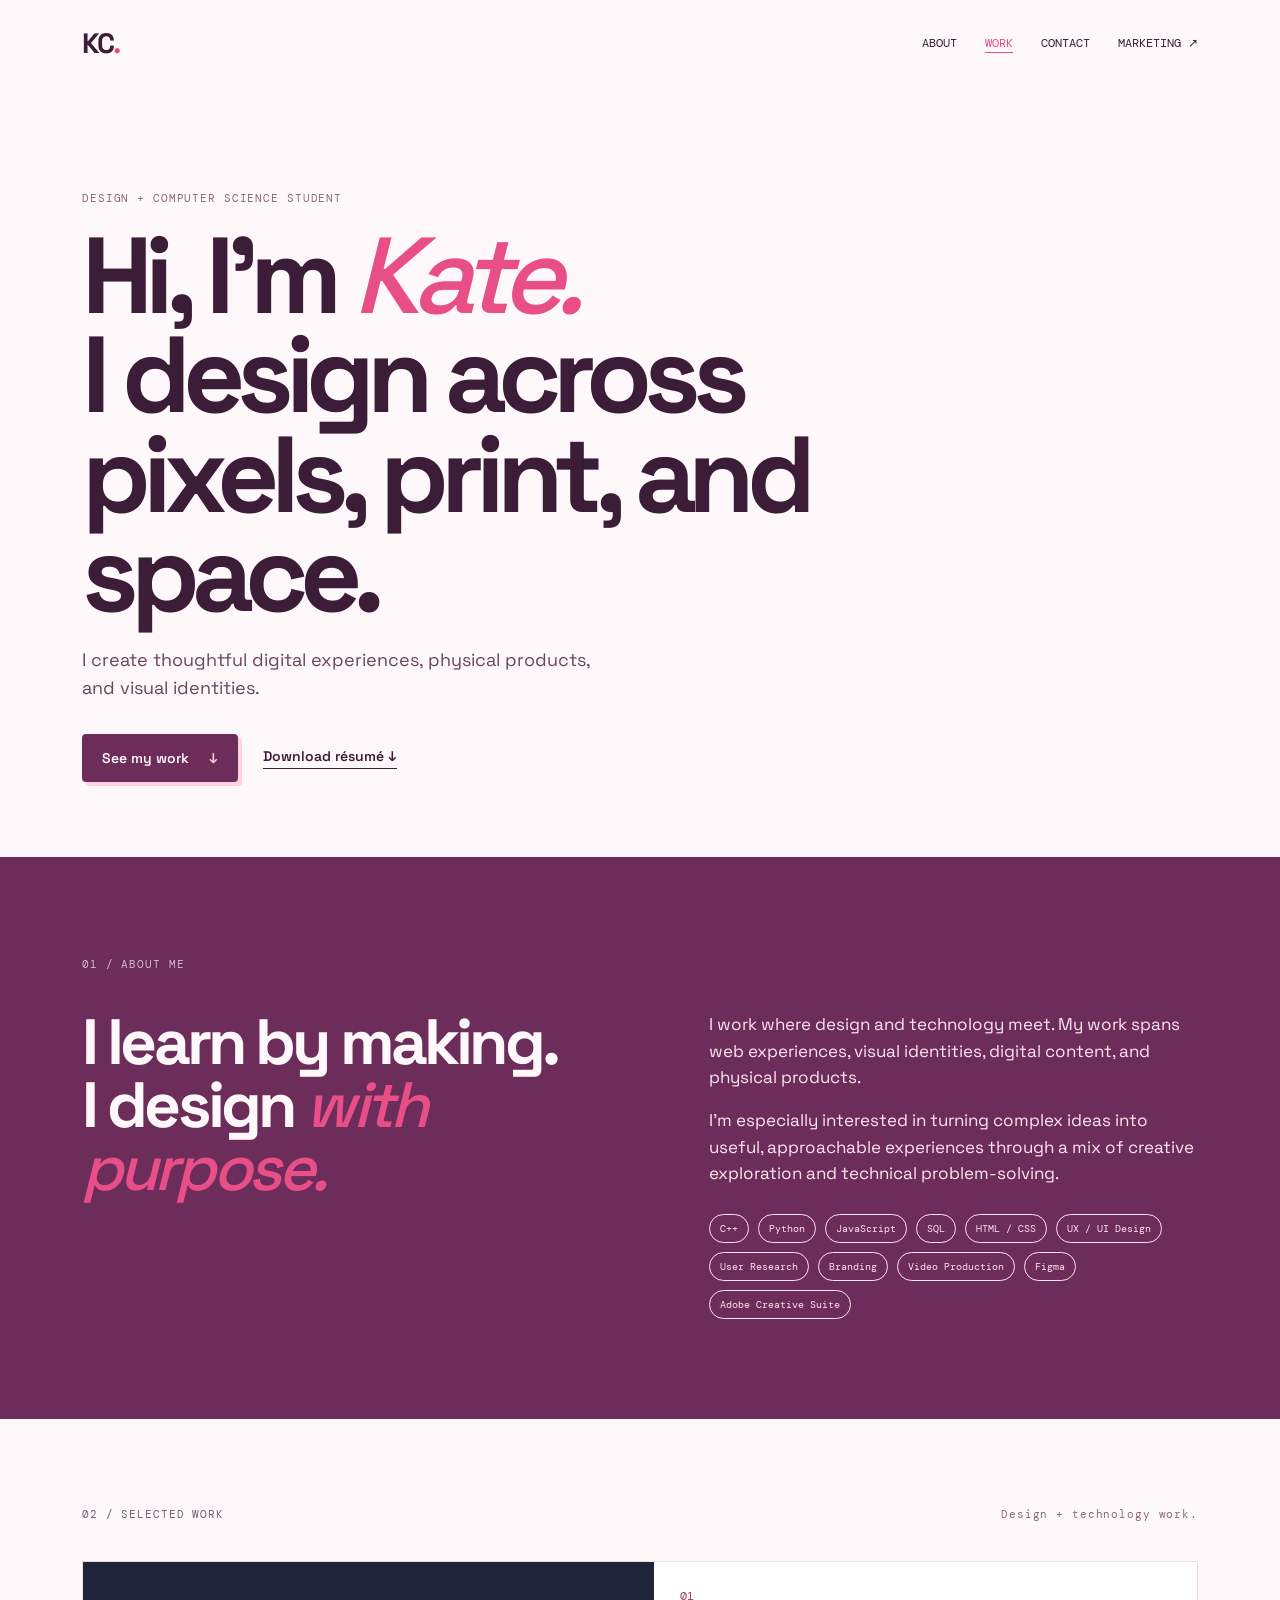
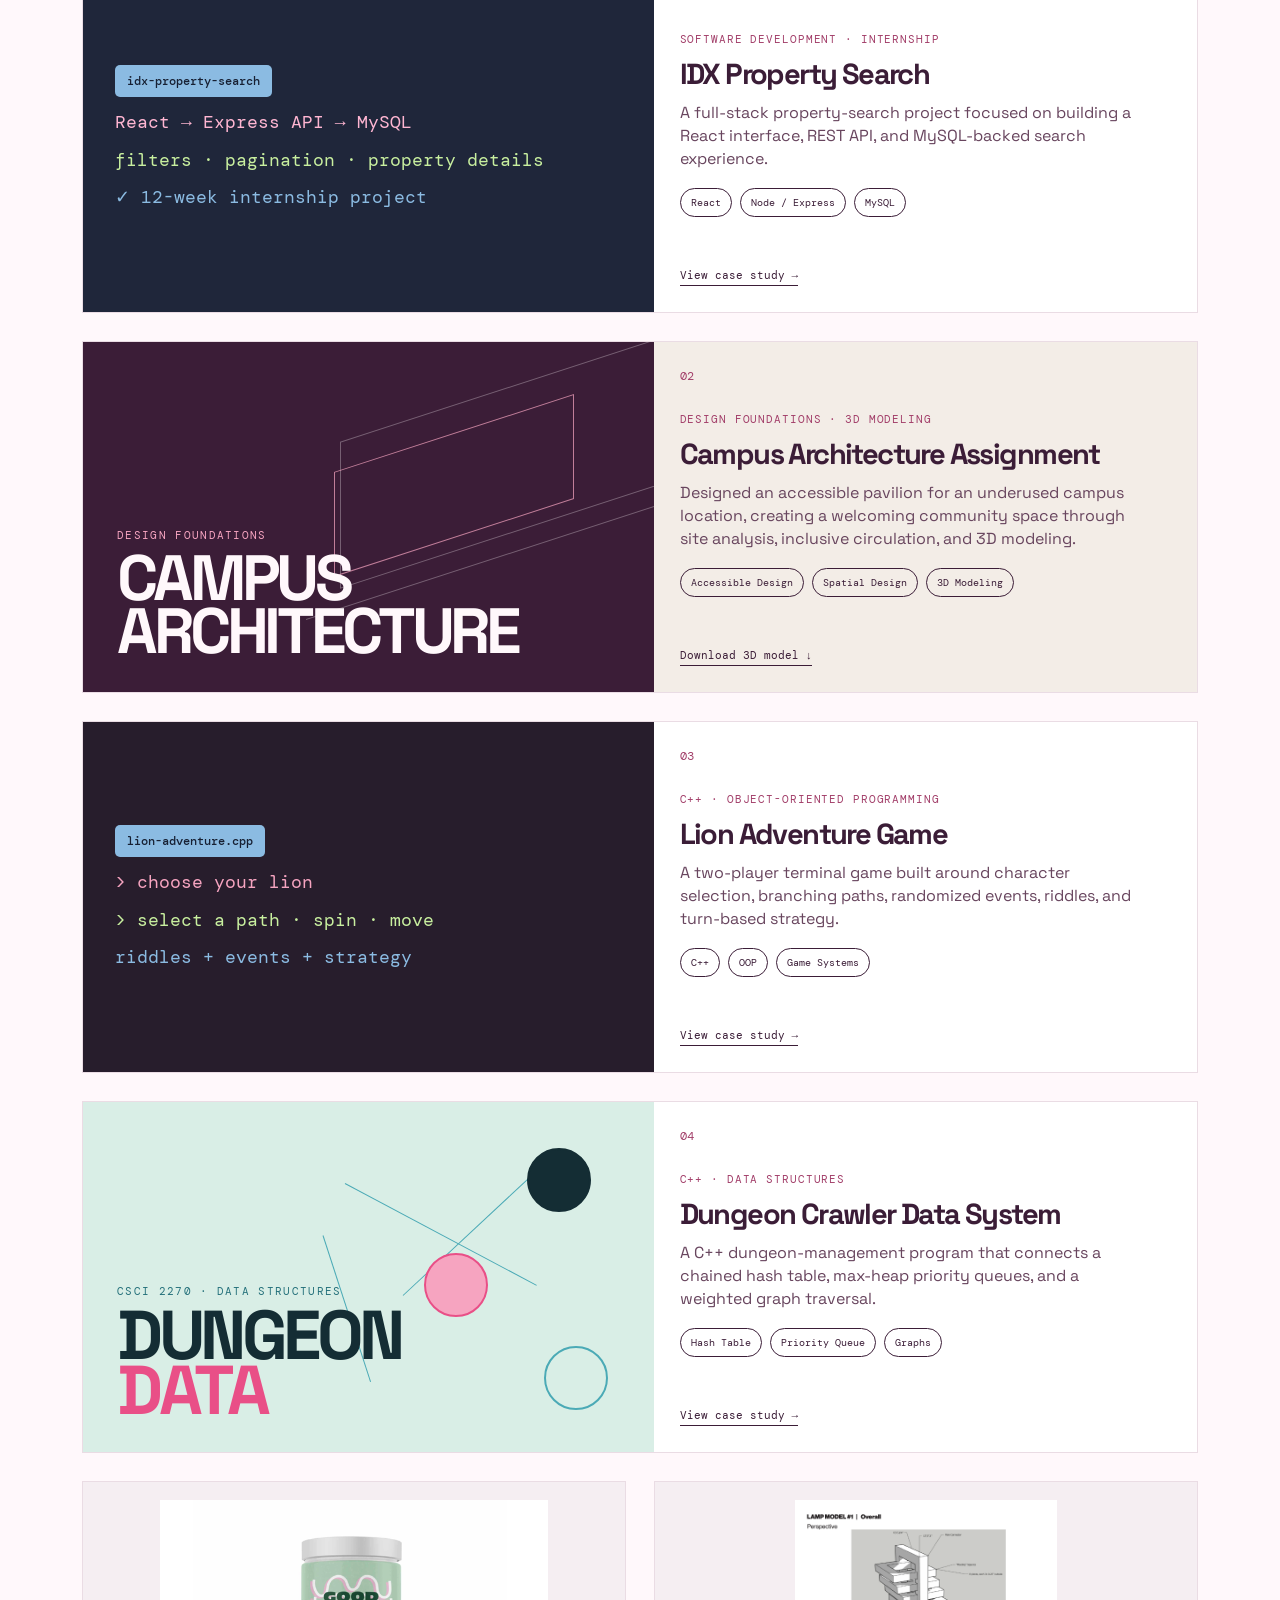
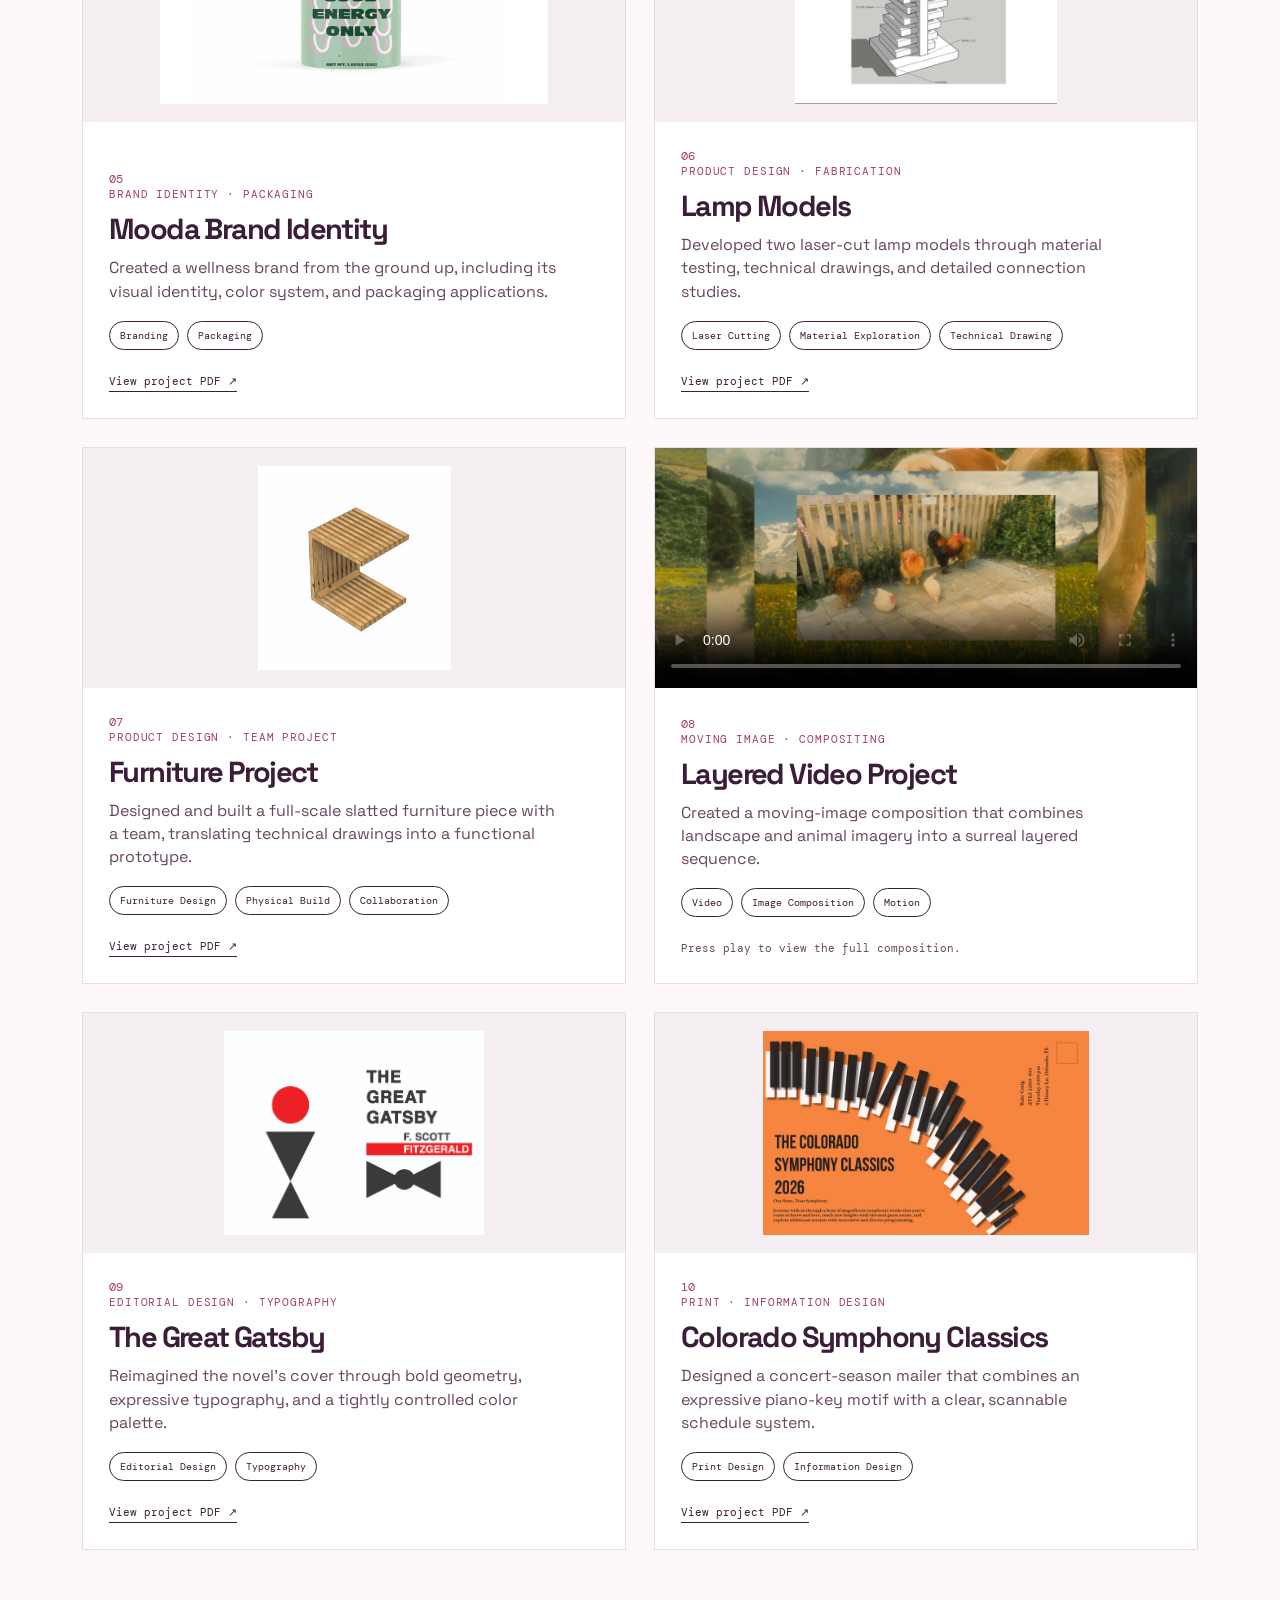
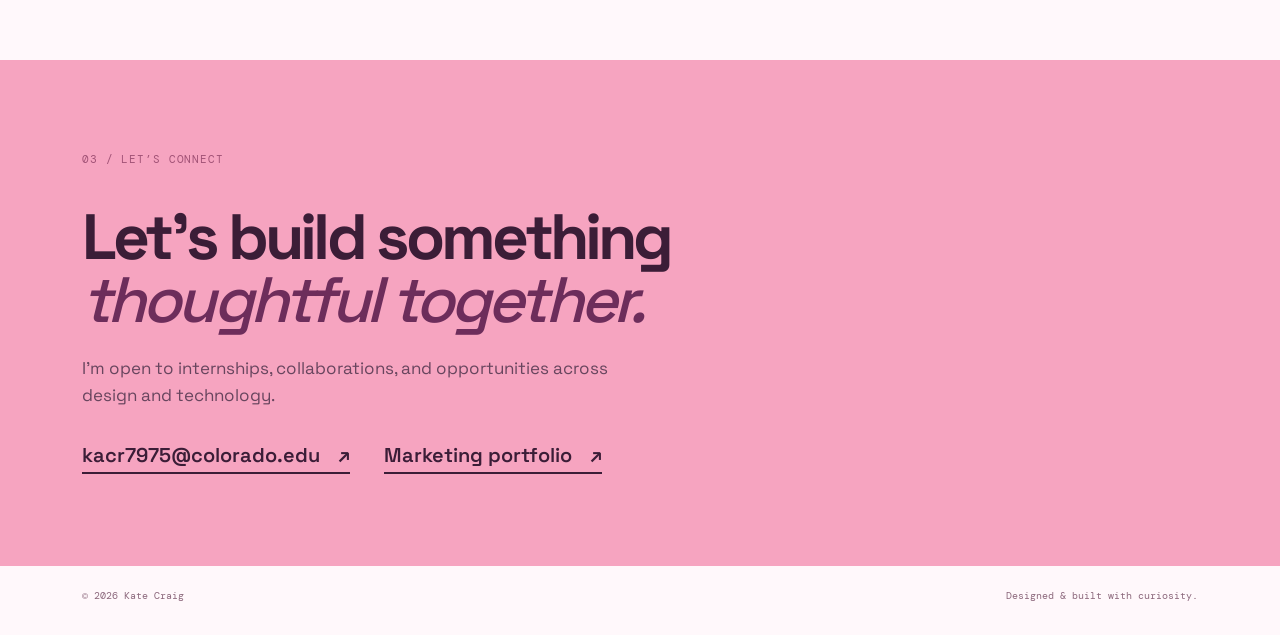
==== index.html @ 8dea4eb7 "Update product project covers" ====
<!doctype html>
<html lang="en">
  <head>
    <meta charset="UTF-8" />
    <meta name="viewport" content="width=device-width, initial-scale=1.0" />
    <meta name="description" content="Kate Craig's creative technology, design, and computer science portfolio." />
    <meta name="theme-color" content="#6d2d5b" />
    <title>Kate Craig | Design + Technology</title>
    <link rel="preconnect" href="https://fonts.googleapis.com" />
    <link rel="preconnect" href="https://fonts.gstatic.com" crossorigin />
    <link href="https://fonts.googleapis.com/css2?family=DM+Mono:wght@400;500&family=Space+Grotesk:wght@400;500;600;700&display=swap" rel="stylesheet" />
    <link rel="stylesheet" href="styles.css?v=20260827-2" />
  </head>
  <body>
    <a class="skip-link" href="#main-content">Skip to main content</a>
    <header class="site-header">
      <a class="logo" href="#home" aria-label="Kate Craig home">KC<span>.</span></a>
      <nav aria-label="Main navigation">
        <a href="#about" data-section="about">About</a>
        <a href="#projects" data-section="projects">Work</a>
        <a href="#contact" data-section="contact">Contact</a>
        <a href="https://katherinecraig.my.canva.site/portfolio" target="_blank" rel="noreferrer" aria-label="View Kate Craig's marketing portfolio, opens in a new tab">Marketing ↗</a>
      </nav>
    </header>

    <main id="main-content" tabindex="-1">
      <section class="hero" id="home">
        <p class="eyebrow">DESIGN + COMPUTER SCIENCE STUDENT</p>
        <h1>Hi, I’m <em>Kate.</em><br />I design across pixels, print, and space.</h1>
        <p class="hero-copy">I create thoughtful digital experiences, physical products, and visual identities.</p>
        <div class="hero-actions">
          <a class="button button-primary" href="#projects">See my work <span>↓</span></a>
          <a class="button button-text" href="assets/Kate-Craig-Resume.pdf" download="Kate-Craig-Resume.pdf">Download résumé <span aria-hidden="true">↓</span></a>
        </div>
      </section>

      <section class="section about" id="about">
        <p class="section-label">01 / ABOUT ME</p>
        <div class="about-grid">
          <h2>I learn by making.<br />I design <em>with purpose.</em></h2>
          <div>
            <p>I work where design and technology meet. My work spans web experiences, visual identities, digital content, and physical products.</p>
            <p>I’m especially interested in turning complex ideas into useful, approachable experiences through a mix of creative exploration and technical problem-solving.</p>
            <ul class="skills" aria-label="Skills">
              <li>C++</li><li>Python</li><li>JavaScript</li><li>SQL</li><li>HTML / CSS</li><li>UX / UI Design</li><li>User Research</li><li>Branding</li><li>Video Production</li><li>Figma</li><li>Adobe Creative Suite</li>
            </ul>
          </div>
        </div>
      </section>

      <section class="section projects" id="projects">
        <div class="section-heading">
          <p class="section-label">02 / SELECTED WORK</p>
          <p class="small-note">Design + technology work.</p>
        </div>
        <h2 class="sr-only">Selected projects</h2>
        <div class="project-grid">
          <article class="project-card featured project-with-image internship-card">
            <div class="project-preview software-preview" aria-hidden="true">
              <span class="software-window">idx-property-search</span>
              <i>React → Express API → MySQL</i>
              <i>filters · pagination · property details</i>
              <i>✓ 12-week internship project</i>
            </div>
            <div class="project-content">
              <div class="project-number">01</div>
              <div>
                <p class="project-type">SOFTWARE DEVELOPMENT · INTERNSHIP</p>
                <h3>IDX Property Search</h3>
                <p>A full-stack property-search project focused on building a React interface, REST API, and MySQL-backed search experience.</p>
                <div class="tags"><span>React</span><span>Node / Express</span><span>MySQL</span></div>
              </div>
              <a class="project-link" href="idx.html" aria-label="Read the IDX Property Search case study">View case study <span aria-hidden="true">→</span></a>
            </div>
          </article>
          <article class="project-card featured project-with-image pavilion-card">
            <div class="project-preview pavilion-preview" aria-hidden="true">
              <span>DESIGN FOUNDATIONS</span>
              <strong>CAMPUS<br />ARCHITECTURE</strong>
              <i></i><i></i><i></i>
            </div>
            <div class="project-content">
              <div class="project-number">02</div>
              <div>
                <p class="project-type">DESIGN FOUNDATIONS · 3D MODELING</p>
                <h3>Campus Architecture Assignment</h3>
                <p>Designed an accessible pavilion for an underused campus location, creating a welcoming community space through site analysis, inclusive circulation, and 3D modeling.</p>
                <div class="tags"><span>Accessible Design</span><span>Spatial Design</span><span>3D Modeling</span></div>
              </div>
              <a class="project-link" href="projects/design-final.stl" download aria-label="Download the Campus Architecture Assignment STL file">Download 3D model <span aria-hidden="true">↓</span></a>
            </div>
          </article>
          <article class="project-card featured project-with-image game-card">
            <div class="project-preview game-preview" aria-hidden="true">
              <span class="software-window">lion-adventure.cpp</span>
              <i>&gt; choose your lion</i>
              <i>&gt; select a path · spin · move</i>
              <i>riddles + events + strategy</i>
            </div>
            <div class="project-content">
              <div class="project-number">03</div>
              <div>
                <p class="project-type">C++ · OBJECT-ORIENTED PROGRAMMING</p>
                <h3>Lion Adventure Game</h3>
                <p>A two-player terminal game built around character selection, branching paths, randomized events, riddles, and turn-based strategy.</p>
                <div class="tags"><span>C++</span><span>OOP</span><span>Game Systems</span></div>
              </div>
              <a class="project-link" href="csci1300.html" aria-label="Read the Lion Adventure Game case study">View case study <span aria-hidden="true">→</span></a>
            </div>
          </article>
          <article class="project-card featured project-with-image data-card">
            <div class="project-preview dungeon-preview" aria-hidden="true">
              <span>CSCI 2270 · DATA STRUCTURES</span>
              <strong>DUNGEON<br /><em>DATA</em></strong>
              <i></i><i></i><i></i><b></b><b></b><b></b>
            </div>
            <div class="project-content">
              <div class="project-number">04</div>
              <div>
                <p class="project-type">C++ · DATA STRUCTURES</p>
                <h3>Dungeon Crawler Data System</h3>
                <p>A C++ dungeon-management program that connects a chained hash table, max-heap priority queues, and a weighted graph traversal.</p>
                <div class="tags"><span>Hash Table</span><span>Priority Queue</span><span>Graphs</span></div>
              </div>
              <a class="project-link" href="data-structures.html" aria-label="Read the Dungeon Crawler Data System case study">View case study <span aria-hidden="true">→</span></a>
            </div>
          </article>
          <article class="project-card project-with-image compact-card">
            <img class="project-preview" src="assets/mooda-cover.png" alt="Mooda Good Energy Only product container in mint green and pink" />
            <div class="project-content">
              <div class="project-number">05</div>
              <div>
                <p class="project-type">BRAND IDENTITY · PACKAGING</p>
                <h3>Mooda Brand Identity</h3>
                <p>Created a wellness brand from the ground up, including its visual identity, color system, and packaging applications.</p>
                <div class="tags"><span>Branding</span><span>Packaging</span></div>
              </div>
              <a class="project-link" href="projects/mooda-brand.pdf" target="_blank" rel="noreferrer" aria-label="View Mooda Brand Identity PDF, opens in a new tab">View project PDF <span aria-hidden="true">↗</span></a>
            </div>
          </article>
          <article class="project-card project-with-image compact-card">
            <img class="project-preview" src="assets/lamp-cover.png" alt="Technical perspective drawing of Lamp Model 1 with dimensions and component labels" />
            <div class="project-content">
              <div class="project-number">06</div>
              <div>
                <p class="project-type">PRODUCT DESIGN · FABRICATION</p>
                <h3>Lamp Models</h3>
                <p>Developed two laser-cut lamp models through material testing, technical drawings, and detailed connection studies.</p>
                <div class="tags"><span>Laser Cutting</span><span>Material Exploration</span><span>Technical Drawing</span></div>
              </div>
              <a class="project-link" href="projects/lamp-models.pdf" target="_blank" rel="noreferrer" aria-label="View Lamp Models PDF, opens in a new tab">View project PDF <span aria-hidden="true">↗</span></a>
            </div>
          </article>
          <article class="project-card project-with-image compact-card">
            <img class="project-preview" src="assets/furniture-cover.png" alt="Perspective rendering of the wooden slatted furniture design" />
            <div class="project-content">
              <div class="project-number">07</div>
              <div>
                <p class="project-type">PRODUCT DESIGN · TEAM PROJECT</p>
                <h3>Furniture Project</h3>
                <p>Designed and built a full-scale slatted furniture piece with a team, translating technical drawings into a functional prototype.</p>
                <div class="tags"><span>Furniture Design</span><span>Physical Build</span><span>Collaboration</span></div>
              </div>
              <a class="project-link" href="projects/furniture-project.pdf" target="_blank" rel="noreferrer" aria-label="View Furniture Project PDF, opens in a new tab">View project PDF <span aria-hidden="true">↗</span></a>
            </div>
          </article>
          <article class="project-card project-with-image compact-card">
            <video class="project-preview project-video" controls preload="metadata" poster="assets/image-project-2.jpg" aria-label="Layered landscape and animal video composition">
              <source src="assets/layered-video.m4v" type="video/mp4" />
              Your browser does not support embedded video. <a href="assets/layered-video.m4v">Open the video file</a>.
            </video>
            <div class="project-content">
              <div class="project-number">08</div>
              <div>
                <p class="project-type">MOVING IMAGE · COMPOSITING</p>
                <h3>Layered Video Project</h3>
                <p>Created a moving-image composition that combines landscape and animal imagery into a surreal layered sequence.</p>
                <div class="tags"><span>Video</span><span>Image Composition</span><span>Motion</span></div>
              </div>
              <p class="project-note">Press play to view the full composition.</p>
            </div>
          </article>
          <article class="project-card project-with-image compact-card">
            <img class="project-preview" src="assets/great-gatsby.jpg" alt="The Great Gatsby book cover featuring red, black, and white geometric forms" />
            <div class="project-content">
              <div class="project-number">09</div>
              <div>
                <p class="project-type">EDITORIAL DESIGN · TYPOGRAPHY</p>
                <h3>The Great Gatsby</h3>
                <p>Reimagined the novel’s cover through bold geometry, expressive typography, and a tightly controlled color palette.</p>
                <div class="tags"><span>Editorial Design</span><span>Typography</span></div>
              </div>
              <a class="project-link" href="projects/great-gatsby.pdf" target="_blank" rel="noreferrer" aria-label="View The Great Gatsby PDF, opens in a new tab">View project PDF <span aria-hidden="true">↗</span></a>
            </div>
          </article>
          <article class="project-card project-with-image compact-card">
            <img class="project-preview" src="assets/colorado-symphony.jpg" alt="Orange Colorado Symphony Classics mailer with piano-key illustration" />
            <div class="project-content">
              <div class="project-number">10</div>
              <div>
                <p class="project-type">PRINT · INFORMATION DESIGN</p>
                <h3>Colorado Symphony Classics</h3>
                <p>Designed a concert-season mailer that combines an expressive piano-key motif with a clear, scannable schedule system.</p>
                <div class="tags"><span>Print Design</span><span>Information Design</span></div>
              </div>
              <a class="project-link" href="projects/colorado-symphony.pdf" target="_blank" rel="noreferrer" aria-label="View Colorado Symphony Classics PDF, opens in a new tab">View project PDF <span aria-hidden="true">↗</span></a>
            </div>
          </article>
        </div>
      </section>

      <section class="contact" id="contact">
        <p class="section-label">03 / LET’S CONNECT</p>
        <h2>Let’s build something<br /><em>thoughtful together.</em></h2>
        <p class="contact-copy">I’m open to internships, collaborations, and opportunities across design and technology.</p>
        <div class="contact-links">
          <a class="email-link" href="mailto:kacr7975@colorado.edu">kacr7975@colorado.edu <span aria-hidden="true">↗</span></a>
          <a class="email-link" href="https://katherinecraig.my.canva.site/portfolio" target="_blank" rel="noreferrer" aria-label="View Kate Craig's marketing portfolio, opens in a new tab">Marketing portfolio <span aria-hidden="true">↗</span></a>
        </div>
      </section>
    </main>

    <footer>
      <p>© <span id="year"></span> Kate Craig</p>
      <p>Designed & built with curiosity.</p>
    </footer>
    <button class="back-to-top" type="button" aria-label="Back to top" hidden>↑</button>
    <script src="script.js"></script>
  </body>
</html>
---- styles.css ----
:root { 
    --ink:#3b1d37; --cream:#fff8fb; --lime:#ffd1df; --pink:#e94f87; --muted:#8c687c; --lavender:#eee5ff; --berry:#6d2d5b; }
* { box-sizing:border-box; }
html { scroll-behavior:smooth; }
body { margin:0; background:var(--cream); color:var(--ink); font-family:"Space Grotesk",sans-serif; }
a { 
    color:inherit; text-decoration:none; 
}
.site-header { 
    display:flex; align-items:center; justify-content:space-between; max-width:1180px; margin:auto; padding:25px 32px; 
}
.logo { 
    font-size:28px; font-weight:700; letter-spacing:-2px; }.logo span { color:var(--pink); }
nav { display:flex; gap:28px; font-family:"DM Mono",monospace; font-size:12px; text-transform:uppercase; } nav a:hover { color:var(--pink); }
.hero { max-width:1180px; min-height:560px; margin:auto; padding:105px 32px 75px; position:relative; }
.eyebrow,.section-label,.project-type,.small-note { font-family:"DM Mono",monospace; font-size:11px; letter-spacing:.08em; }.eyebrow { color:var(--muted); }.eyebrow span { color:var(--pink); padding:0 7px; }
h1,h2,h3,p { margin-top:0; } h1 { max-width:800px; margin:22px 0; font-size:clamp(54px,8.5vw,108px); line-height:.92; letter-spacing:-.075em; } h1 em,h2 em { color:var(--pink); font-weight:500; }
.hero-copy { max-width:525px; color:#68455e; font-size:18px; line-height:1.55; }.hero-actions { display:flex; align-items:center; gap:25px; margin-top:32px; }
.button { font-size:14px; font-weight:600; }.button-primary { background:var(--berry); color:var(--cream); padding:15px 20px; border-radius:4px; box-shadow:4px 4px 0 var(--lime); }.button-primary span { margin-left:16px; color:var(--lime); }.button-text { border-bottom:1px solid var(--ink); padding-bottom:3px; }
.section { padding:100px max(32px,calc((100% - 1116px)/2)); }.about { background:var(--berry); color:var(--cream); }.section-label { margin-bottom:40px; color:inherit; opacity:.7; }.about-grid { display:grid; grid-template-columns:1.1fr 1fr; gap:90px; }.about h2,.contact h2 { font-size:clamp(38px,5vw,66px); line-height:.98; letter-spacing:-.06em; }.about-grid p { color:#fde6ee; font-size:17px; line-height:1.55; }.skills { display:flex; flex-wrap:wrap; gap:9px; margin-top:28px; }.skills span,.tags span { padding:7px 10px; border:1px solid currentColor; border-radius:100px; font-family:"DM Mono",monospace; font-size:10px; }.skills span { color:#ffe3ef; }
.projects { padding-top:88px; padding-bottom:110px; }.section-heading { display:flex; justify-content:space-between; align-items:start; }.small-note { color:var(--muted); }.project-grid { display:grid; grid-template-columns:repeat(2,1fr); gap:28px; }.project-card { min-height:285px; background:#fff; border:1px solid #eadce4; padding:26px; display:flex; flex-direction:column; justify-content:space-between; position:relative; }.project-card.featured { grid-column:span 2; min-height:350px; background:#fff; max-width:none; }.project-number { font-family:"DM Mono",monospace; font-size:12px; color:#a23e69; }.project-icon { position:absolute; right:32px; top:30px; font-size:44px; }.project-type { color:#a23e69; margin-bottom:9px; }.project-card h3 { font-size:29px; letter-spacing:-.055em; margin-bottom:9px; }.project-card p:not(.project-type) { max-width:455px; color:#68455e; line-height:1.45; }.tags { display:flex; flex-wrap:wrap; gap:8px; margin-top:18px; }.tags span { font-size:9px; }.project-link { position:absolute; bottom:26px; right:26px; font-family:"DM Mono",monospace; font-size:11px; border-bottom:1px solid; padding-bottom:3px; }
.contact { background:#f6a4c0; padding:92px max(32px,calc((100% - 1116px)/2)); }.contact .section-label { color:#7f3158; }.contact h2 { margin-bottom:24px; }.contact-copy { max-width:560px; margin-bottom:34px; color:#68455e; font-size:17px; line-height:1.55; }.contact-links { display:flex; flex-wrap:wrap; gap:22px 34px; align-items:center; }.email-link { font-size:20px; font-weight:600; border-bottom:2px solid; padding-bottom:4px; }.email-link span { margin-left:13px; }
footer { display:flex; justify-content:space-between; padding:23px 32px; max-width:1180px; margin:auto; color:var(--muted); font-family:"DM Mono",monospace; font-size:10px; }
.project-with-image { padding:0; overflow:hidden; }
.project-preview { display:block; width:100%; height:240px; padding:18px; object-fit:contain; object-position:center; background:#f5eef2; }
.project-video { padding:0; object-fit:cover; background:#142d34; }
.project-content { min-height:260px; padding:26px; display:flex; flex-direction:column; justify-content:space-between; }
.project-content .project-link { position:static; align-self:flex-start; margin-top:24px; }
.project-note { margin:24px 0 0; color:#68455e; font-family:"DM Mono",monospace; font-size:11px; line-height:1.5; }
.model-preview { position:relative; display:grid; place-items:center; overflow:hidden; background:linear-gradient(135deg, #6d2d5b 0%, #b1275d 54%, #f6a4c0 54%, #ffd1df 100%); }
.model-preview span { position:relative; z-index:1; padding:12px 16px; border:1px solid #fff8fb; border-radius:50%; color:#fff8fb; font-family:"DM Mono",monospace; font-size:22px; font-weight:500; letter-spacing:.08em; }
.model-preview i { position:absolute; width:96px; height:96px; border:1px solid rgba(255,248,251,.55); transform:rotate(30deg) skewY(-12deg); }.model-preview i:nth-of-type(1){transform:translate(-48px,15px) rotate(30deg) skewY(-12deg)}.model-preview i:nth-of-type(2){transform:translate(48px,-15px) rotate(30deg) skewY(-12deg)}.model-preview i:nth-of-type(3){transform:rotate(30deg) skewY(-12deg)}
.internship-card { background:#fff !important; }
.pavilion-card { background:#f3ede7 !important; }
.pavilion-preview { position:relative; display:flex; flex-direction:column; justify-content:flex-end; align-items:flex-start; overflow:hidden; padding:34px; background:#3b1d37; color:#fff8fb; }
.pavilion-preview span { position:relative; z-index:2; margin-bottom:10px; font-family:"DM Mono",monospace; font-size:11px; letter-spacing:.12em; color:#f6a4c0; }
.pavilion-preview strong { position:relative; z-index:2; font-size:clamp(36px,5vw,66px); line-height:.83; letter-spacing:-.065em; }
.pavilion-preview i { position:absolute; border:1px solid rgba(255,248,251,.3); transform:skewY(-18deg); }
.pavilion-preview i:nth-of-type(1) { width:58%; height:42%; right:-3%; top:13%; }
.pavilion-preview i:nth-of-type(2) { width:42%; height:30%; right:14%; top:26%; border-color:rgba(246,164,192,.72); }
.pavilion-preview i:nth-of-type(3) { width:68%; right:-7%; top:61%; border-width:1px 0 0; }
.software-preview { position:relative; display:flex; flex-direction:column; justify-content:center; gap:14px; padding:32px; overflow:hidden; background:#1f263a; color:#d9e9ff; font-family:"DM Mono",monospace; }
.software-window { align-self:flex-start; padding:8px 12px; border-radius:5px; background:#8bbbe2; color:#172033; font-size:12px; font-weight:500; }
.software-preview i { font-style:normal; font-size:clamp(12px,1.5vw,18px); line-height:1.3; }.software-preview i:nth-of-type(1) { color:#ffb6d2; }.software-preview i:nth-of-type(2) { color:#c8ef9f; }.software-preview i:nth-of-type(3) { color:#8bbbe2; }
.game-card { background:#fff !important; }
.game-preview { position:relative; display:flex; flex-direction:column; justify-content:center; gap:14px; padding:32px; overflow:hidden; background:#271d2c; color:#f9ddac; font-family:"DM Mono",monospace; }
.game-preview i { font-style:normal; font-size:clamp(12px,1.5vw,18px); line-height:1.3; }
.game-preview i:nth-of-type(1) { color:#f6a4c0; }
.game-preview i:nth-of-type(2) { color:#c8ef9f; }
.game-preview i:nth-of-type(3) { color:#8bbbe2; }
.data-card { background:#fff !important; }
.data-preview { position:relative; display:flex; flex-direction:column; justify-content:flex-end; align-items:flex-start; padding:34px; overflow:hidden; background:linear-gradient(135deg,#142d34 0%,#142d34 62%,#1e4950 62%); color:#e8f7ef; }
.data-preview-kicker { position:relative; z-index:3; margin-bottom:10px; color:#a9d78f; font:11px/1 "DM Mono",monospace; letter-spacing:.12em; }
.data-preview strong { position:relative; z-index:3; font-size:clamp(42px,5.4vw,72px); line-height:.8; letter-spacing:-.065em; }
.data-preview strong em { color:#8bd3dd; font-style:normal; }
.data-mini-graph { position:absolute; right:5%; top:9%; width:48%; height:72%; }
.data-mini-graph span { position:absolute; z-index:2; display:grid; place-items:center; width:76px; height:76px; border:1px solid #8bd3dd; border-radius:50%; background:#142d34; color:#e8f7ef; font:10px/1 "DM Mono",monospace; }
.data-mini-graph span:nth-child(1) { left:0; top:43%; }
.data-mini-graph span:nth-child(2) { right:0; top:0; background:#a9d78f; color:#142d34; border-color:#a9d78f; }
.data-mini-graph span:nth-child(3) { right:2%; bottom:0; background:#f6a4c0; color:#3b1d37; border-color:#f6a4c0; }
.data-mini-graph i { position:absolute; left:33%; width:49%; border-top:1px solid #8bd3dd; transform-origin:left; }
.data-mini-graph i:nth-of-type(1) { top:49%; transform:rotate(-34deg); }
.data-mini-graph i:nth-of-type(2) { top:56%; transform:rotate(31deg); }
.dungeon-preview { position:relative; display:flex; flex-direction:column; justify-content:flex-end; align-items:flex-start; overflow:hidden; padding:34px; background:#d9eee6; color:#142d34; }
.dungeon-preview > span { position:relative; z-index:3; margin-bottom:11px; color:#25717b; font:11px/1 "DM Mono",monospace; letter-spacing:.12em; }
.dungeon-preview > strong { position:relative; z-index:3; font-size:clamp(42px,5.4vw,72px); line-height:.8; letter-spacing:-.065em; }
.dungeon-preview > strong em { color:#e94f87; font-style:normal; }
.dungeon-preview > i { position:absolute; z-index:1; height:1px; background:#4baab6; transform-origin:left center; }
.dungeon-preview > i:nth-of-type(1) { width:38%; right:16%; top:23%; transform:rotate(28deg); }
.dungeon-preview > i:nth-of-type(2) { width:31%; right:13%; top:55%; transform:rotate(-43deg); }
.dungeon-preview > i:nth-of-type(3) { width:27%; right:31%; top:38%; transform:rotate(72deg); }
.dungeon-preview > b { position:absolute; z-index:2; width:64px; height:64px; border:2px solid #142d34; border-radius:50%; background:#d9eee6; }
.dungeon-preview > b:nth-of-type(1) { right:11%; top:13%; background:#142d34; }
.dungeon-preview > b:nth-of-type(2) { right:29%; top:43%; border-color:#e94f87; background:#f6a4c0; }
.dungeon-preview > b:nth-of-type(3) { right:8%; bottom:12%; border-color:#4baab6; }
.project-card.featured.project-with-image { display:grid; grid-template-columns:1.05fr 1fr; background:#fff; }
.project-card.featured .project-preview { height:100%; min-height:350px; }
.project-card.featured .project-content { min-height:350px; }
.compact-card { min-height:0; }
.skip-link { position:fixed; top:12px; left:12px; z-index:10; padding:12px 16px; background:var(--ink); color:var(--cream); border-radius:4px; transform:translateY(-160%); transition:transform .15s ease; }
.skip-link:focus { transform:translateY(0); }
.sr-only { position:absolute; width:1px; height:1px; padding:0; margin:-1px; overflow:hidden; clip:rect(0, 0, 0, 0); white-space:nowrap; border:0; }
a:focus-visible, button:focus-visible { outline:3px solid var(--pink); outline-offset:4px; }
nav a[aria-current="true"] { color:var(--pink); text-decoration:underline; text-underline-offset:5px; }
.skills { list-style:none; padding:0; margin-bottom:0; }
.skills li,.tags span { padding:7px 10px; border:1px solid currentColor; border-radius:100px; font-family:"DM Mono",monospace; font-size:10px; }
.skills li { color:#ffe3ef; }
.contact h2 em { color:var(--berry); }
.back-to-top { position:fixed; right:22px; bottom:22px; width:44px; height:44px; border:0; border-radius:50%; background:var(--berry); color:var(--cream); font-size:22px; cursor:pointer; box-shadow:3px 3px 0 var(--lime); }
.back-to-top:hover { background:var(--ink); }
@media (prefers-reduced-motion: reduce) { html { scroll-behavior:auto; } *,*::before,*::after { animation-duration:.01ms !important; animation-iteration-count:1 !important; scroll-behavior:auto !important; transition-duration:.01ms !important; } }
@media (max-width:700px) { .site-header{padding:20px 21px} nav{gap:15px;font-size:10px}.hero{padding:85px 21px 65px;min-height:520px}.section{padding:70px 21px}.about-grid{grid-template-columns:1fr;gap:28px}.project-grid{grid-template-columns:1fr;gap:20px}.project-card.featured{grid-column:span 1;min-height:330px}.project-link{position:static;align-self:start;margin-top:25px}footer{padding:20px 21px;gap:15px}.contact{padding:70px 21px} }
@media (max-width:700px) { .project-card.featured.project-with-image { display:block; }.project-card.featured .project-preview { min-height:0; height:225px; }.project-card.featured .project-content { min-height:300px; } }

/* IDX case study */
.case-study-header { border-bottom:1px solid #eadce4; }
.case-study-header .site-header { width:100%; }
.back-link { font-family:"DM Mono",monospace; font-size:11px; text-transform:uppercase; }
.case-hero { max-width:1116px; margin:auto; padding:92px 32px 72px; }
.case-kicker { margin-bottom:22px; color:var(--pink); font-family:"DM Mono",monospace; font-size:11px; letter-spacing:.1em; }
.case-hero h1 { max-width:960px; font-size:clamp(52px,8vw,96px); }
.case-intro { max-width:720px; color:#68455e; font-size:21px; line-height:1.55; }
.case-actions { display:flex; gap:22px; align-items:center; margin-top:32px; }
.case-demo-note { max-width:720px; margin:26px 0 0; color:#8c687c; font-family:"DM Mono",monospace; font-size:11px; line-height:1.55; }
.case-meta { display:grid; grid-template-columns:repeat(4,1fr); gap:1px; max-width:1116px; margin:0 auto 90px; padding:0 32px; }
.case-meta div { min-height:118px; padding:22px; background:#eee5ff; }
.case-meta dt { margin-bottom:12px; font-family:"DM Mono",monospace; font-size:10px; letter-spacing:.08em; color:#8c687c; text-transform:uppercase; }
.case-meta dd { margin:0; font-size:16px; font-weight:600; }
.case-section { padding:86px max(32px,calc((100% - 1116px)/2)); }
.case-section.alt { background:var(--berry); color:var(--cream); }
.case-grid { display:grid; grid-template-columns:.8fr 1.2fr; gap:90px; }
.case-grid h2 { font-size:clamp(38px,5vw,62px); line-height:1; letter-spacing:-.055em; }
.case-body { max-width:690px; }
.case-body p { color:#68455e; font-size:17px; line-height:1.65; }
.alt .case-body p { color:#fde6ee; }
.responsibility-list { display:grid; gap:14px; padding:0; list-style:none; }
.responsibility-list li { padding:17px 18px; border:1px solid #e5c1d0; background:rgba(255,255,255,.05); line-height:1.45; }
.architecture { display:grid; grid-template-columns:1fr auto 1fr auto 1fr; align-items:center; gap:14px; margin-top:36px; }
.architecture div { min-height:130px; display:grid; place-items:center; padding:20px; background:#fff; border:1px solid #eadce4; text-align:center; font-weight:600; }
.alt .architecture div { color:var(--ink); }
.architecture span { color:var(--pink); font-size:24px; }
.learning-grid { display:grid; grid-template-columns:repeat(3,1fr); gap:18px; margin-top:34px; }
.learning-card { padding:25px; background:#fff; border:1px solid #eadce4; }
.learning-card h3 { margin-bottom:10px; font-size:20px; }
.learning-card p { margin-bottom:0; color:#68455e; line-height:1.5; }
.case-footer { padding:65px 32px; background:#f6a4c0; text-align:center; }
.case-footer h2 { margin-bottom:28px; font-size:clamp(34px,5vw,58px); letter-spacing:-.05em; }
.terminal-window { margin-top:34px; overflow:hidden; border:1px solid #4b3450; border-radius:8px; background:#201724; color:#f7ebf2; box-shadow:8px 8px 0 #ffd1df; }
.terminal-bar { display:flex; gap:7px; padding:12px 15px; background:#35263a; }
.terminal-bar span { width:10px; height:10px; border-radius:50%; background:#e94f87; }
.terminal-bar span:nth-child(2) { background:#f9dd8f; }
.terminal-bar span:nth-child(3) { background:#a9d78f; }
.terminal-window pre { margin:0; padding:24px; overflow:auto; color:#f7ebf2; font:13px/1.65 "DM Mono",monospace; white-space:pre-wrap; }
@media (max-width:700px) { .case-hero{padding:70px 21px 55px}.case-meta{grid-template-columns:1fr 1fr;padding:0 21px;margin-bottom:60px}.case-grid{grid-template-columns:1fr;gap:24px}.case-section{padding:65px 21px}.architecture{grid-template-columns:1fr}.architecture span{transform:rotate(90deg)}.learning-grid{grid-template-columns:1fr}.case-actions{align-items:flex-start;flex-direction:column} }

/* Distinct case-study directions */
.case-idx .case-hero { position:relative; overflow:hidden; }
.case-idx .case-hero::after { content:"01  /  SEARCH  /  FILTER  /  DETAIL"; position:absolute; right:32px; bottom:24px; color:#c9badf; font:10px/1 "DM Mono",monospace; letter-spacing:.14em; writing-mode:vertical-rl; }
.case-idx .case-meta div:nth-child(odd) { background:#e3f0fb; }
.case-idx .case-meta div:nth-child(even) { background:#eee5ff; }
.case-idx .architecture div { border-color:#b9d7ee; box-shadow:5px 5px 0 #e3f0fb; }
.case-idx .learning-card { border-top:4px solid #8bbbe2; }

.case-game { background:#fff4df; }
.case-game .case-study-header { border-color:#57405b; background:#271d2c; color:#fff8fb; }
.case-game .case-hero { max-width:none; padding-left:max(32px,calc((100% - 1052px)/2)); padding-right:max(32px,calc((100% - 1052px)/2)); background:#271d2c; color:#fff8fb; }
.case-game .case-hero h1 em { color:#f9dd8f; }
.case-game .case-kicker { color:#c8ef9f; }
.case-game .case-intro { color:#f7ddea; }
.case-game .case-demo-note { color:#d8bfcf; }
.case-game .case-meta { transform:translateY(-22px); margin-bottom:55px; }
.case-game .case-meta div { background:#f9dd8f; border:1px solid #271d2c; }
.case-game .case-meta div:nth-child(even) { background:#f6a4c0; }
.case-game .case-meta dt { color:#5d3e51; }
.case-game .case-section.alt { background:#6d2d5b; }
.case-game .learning-card { border:0; border-radius:14px; background:#fffaf0; box-shadow:5px 5px 0 #f9dd8f; }
.case-game .responsibility-list li { border-radius:8px; border-color:#a7668a; }

.case-data { --data-deep:#142d34; --data-mint:#ccebdc; --data-blue:#8bd3dd; background:#f3fbf7; }
.case-data .case-study-header { border:0; background:var(--data-deep); color:#effaf5; }
.case-data .case-hero { max-width:none; padding-left:max(32px,calc((100% - 1052px)/2)); padding-right:max(32px,calc((100% - 1052px)/2)); background:linear-gradient(120deg,#142d34 0%,#142d34 68%,#1e4950 68%); color:#effaf5; }
.case-data .case-hero h1 { max-width:1050px; }
.case-data .case-hero h1 em { color:var(--data-blue); }
.case-data .case-kicker { color:#a9d78f; }
.case-data .case-intro { color:#d3e9e2; }
.case-data .case-demo-note { color:#b5d1c9; }
.data-system-map { display:flex; align-items:center; flex-wrap:wrap; gap:12px; margin:34px 0 4px; }
.data-system-map span { padding:12px 15px; border:1px solid #8bd3dd; background:rgba(139,211,221,.08); color:#e8f7ef; font:11px/1 "DM Mono",monospace; letter-spacing:.08em; }
.data-system-map i { color:#f9dd8f; font-style:normal; }
.case-data .case-meta { margin-top:34px; }
.case-data .case-meta div { background:var(--data-mint); border-left:4px solid var(--data-deep); }
.case-data .case-section.alt { background:var(--data-deep); }
.case-data .case-section:not(.alt) .section-label { color:#25717b; }
.case-data .architecture div { border:0; border-radius:50%; aspect-ratio:1; min-height:0; background:var(--data-mint); color:var(--data-deep); box-shadow:0 0 0 8px rgba(139,211,221,.22); }
.case-data .architecture span { color:#4baab6; }
.case-data .learning-card { border:1px solid #9bcfc5; background:#f8fffb; }
.case-data .learning-card:nth-child(3n+1) { border-top:5px solid #4baab6; }
.case-data .learning-card:nth-child(3n+2) { border-top:5px solid #a9d78f; }
.case-data .learning-card:nth-child(3n) { border-top:5px solid #f6a4c0; }
.case-data .case-footer { background:var(--data-mint); }
.inventory-visual { display:grid; grid-template-columns:1fr auto 1fr; gap:26px; align-items:center; margin-top:34px; padding:28px; border:1px solid #9bcfc5; background:#f8fffb; }
.inventory-visual p { margin-bottom:15px; color:#25717b; font:10px/1 "DM Mono",monospace; letter-spacing:.1em; }
.hash-buckets { display:grid; gap:7px; }
.hash-buckets span { display:grid; grid-template-columns:34px 1fr; min-height:39px; border:1px solid #a9cdc5; background:#fff; }
.hash-buckets b { display:grid; place-items:center; background:#ddefe8; font:10px/1 "DM Mono",monospace; }
.hash-buckets i { align-self:center; padding:0 11px; color:#45665f; font:11px/1 "DM Mono",monospace; font-style:normal; }
.hash-buckets span.active { border-color:#4baab6; box-shadow:3px 3px 0 #8bd3dd; }
.inventory-arrow { color:#4baab6; font-size:28px; }
.heap-tree { position:relative; min-height:190px; }
.heap-tree > span { position:absolute; z-index:2; display:grid; place-items:center; width:54px; height:54px; border-radius:50%; background:#142d34; color:#fff; font:12px/1 "DM Mono",monospace; }
.heap-root { left:calc(50% - 27px); top:34px; }
.heap-left { left:18%; bottom:10px; }
.heap-right { right:18%; bottom:10px; }
.heap-tree > i { position:absolute; top:82px; left:50%; width:34%; border-top:2px solid #8bd3dd; transform-origin:left; }
.heap-line-left { transform:rotate(137deg); }
.heap-line-right { transform:rotate(43deg); }
.case-data .route-section .case-grid { grid-template-columns:1fr; gap:24px; }
.case-data .route-section .case-grid > div:first-child { max-width:760px; }
.case-data .route-section .case-body { max-width:none; }
.case-data .route-section .case-body > p { max-width:760px; }
.dungeon-graph { position:relative; min-height:360px; margin-top:35px; border:1px solid #31525a; background:radial-gradient(circle at center,rgba(139,211,221,.09),transparent 58%); }
.graph-node { position:absolute; z-index:2; display:grid; place-items:center; width:112px; height:112px; border:2px solid #8bd3dd; border-radius:50%; background:#142d34; color:#effaf5; font:11px/1 "DM Mono",monospace; letter-spacing:.08em; }
.graph-node small { margin-top:-30px; color:#a9d78f; font-size:9px; }
.node-gate { left:7%; top:36%; }
.node-hall { left:37%; top:9%; }
.node-crypt { left:42%; bottom:7%; }
.node-vault { right:7%; top:34%; border-color:#f6a4c0; }
.graph-edge { position:absolute; z-index:1; height:2px; background:#6eb8c1; transform-origin:left center; }
.edge-one { left:17%; top:48%; width:26%; transform:rotate(-29deg); }
.edge-two { left:17%; top:54%; width:28%; transform:rotate(26deg); }
.edge-three { left:47%; top:24%; width:38%; transform:rotate(23deg); }
.edge-four { left:51%; top:73%; width:34%; transform:rotate(-25deg); }
.weight { position:absolute; z-index:3; padding:5px 7px; background:#f9dd8f; color:#142d34; font:9px/1 "DM Mono",monospace; }
.weight-one { left:29%; top:30%; }.weight-two { left:30%; bottom:27%; }.weight-three { right:29%; top:28%; }.weight-four { right:28%; bottom:24%; }

@media (max-width:700px) {
  .case-idx .case-hero::after { display:none; }
  .case-game .case-meta { transform:none; margin-top:30px; }
  .case-data .case-hero { background:var(--data-deep); }
  .data-system-map { align-items:flex-start; flex-direction:column; }
  .data-system-map i { transform:rotate(90deg); margin-left:24px; }
  .case-data .architecture div { width:150px; justify-self:center; }
  .data-mini-graph { right:-4%; width:56%; opacity:.78; }
  .data-mini-graph span { width:62px; height:62px; font-size:8px; }
  .inventory-visual { grid-template-columns:1fr; }
  .inventory-arrow { justify-self:center; transform:rotate(90deg); }
  .dungeon-graph { min-height:440px; }
  .graph-node { width:88px; height:88px; }
  .node-gate { left:6%; top:8%; }.node-hall { right:7%; left:auto; top:21%; }.node-crypt { left:8%; bottom:18%; }.node-vault { right:7%; top:auto; bottom:5%; }
  .edge-one { left:25%; top:21%; width:54%; transform:rotate(16deg); }.edge-two { left:18%; top:28%; width:45%; transform:rotate(76deg); }.edge-three { left:72%; top:39%; width:39%; transform:rotate(92deg); }.edge-four { left:28%; top:72%; width:49%; transform:rotate(13deg); }
  .weight-one { left:48%; top:17%; }.weight-two { left:17%; bottom:51%; }.weight-three { right:14%; top:49%; }.weight-four { right:46%; bottom:12%; }
}
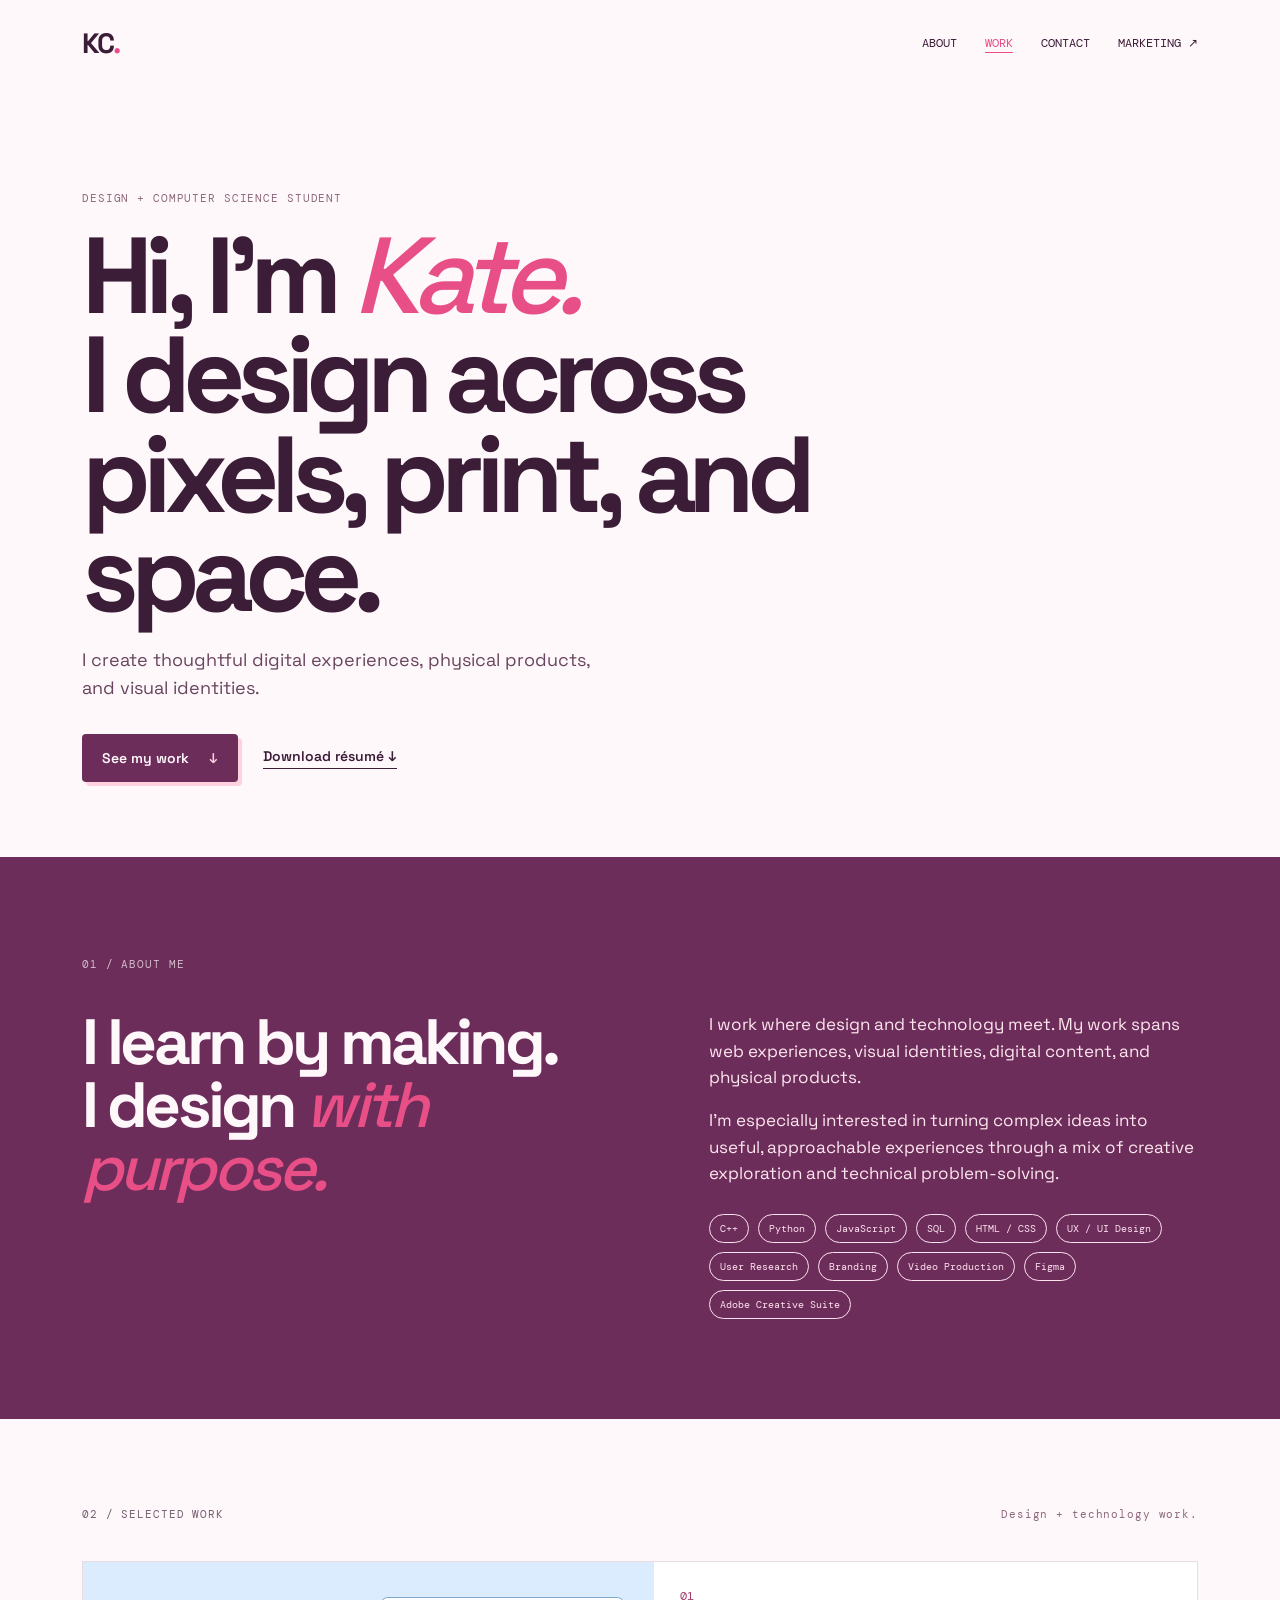
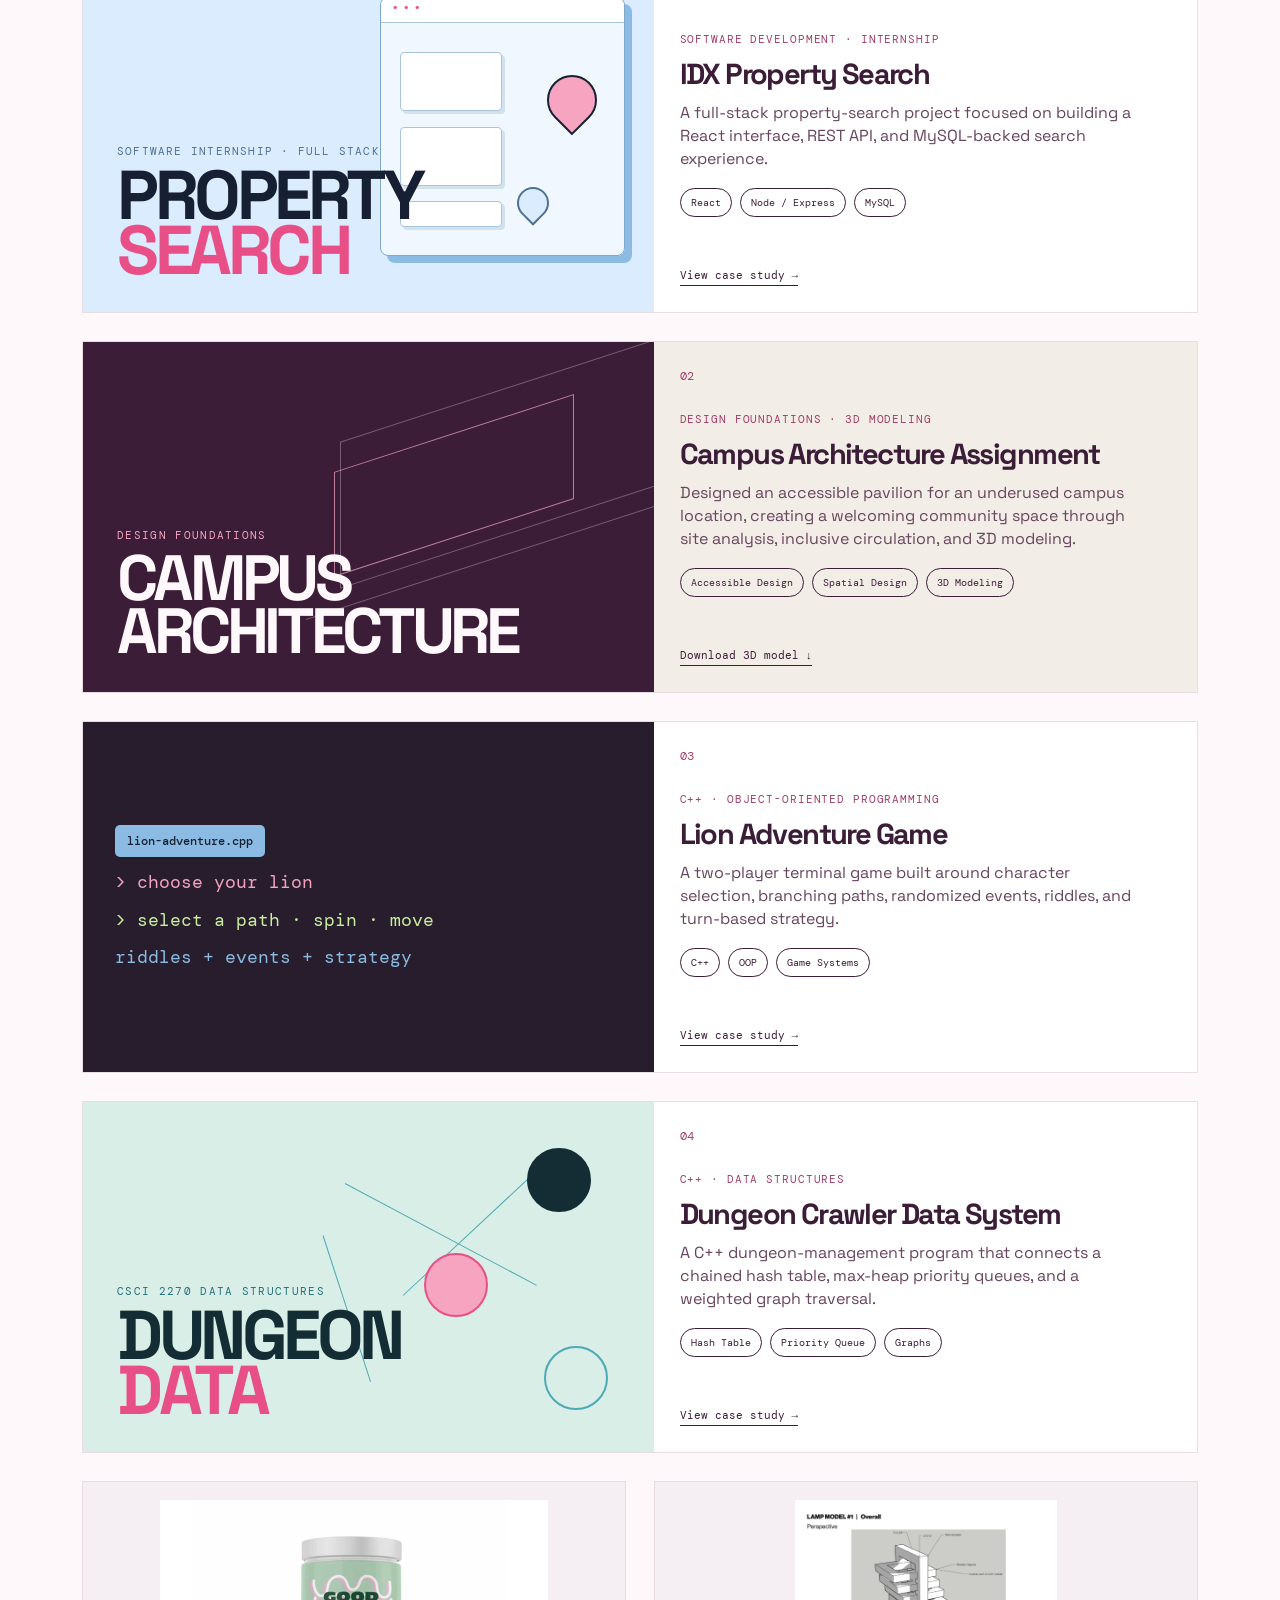
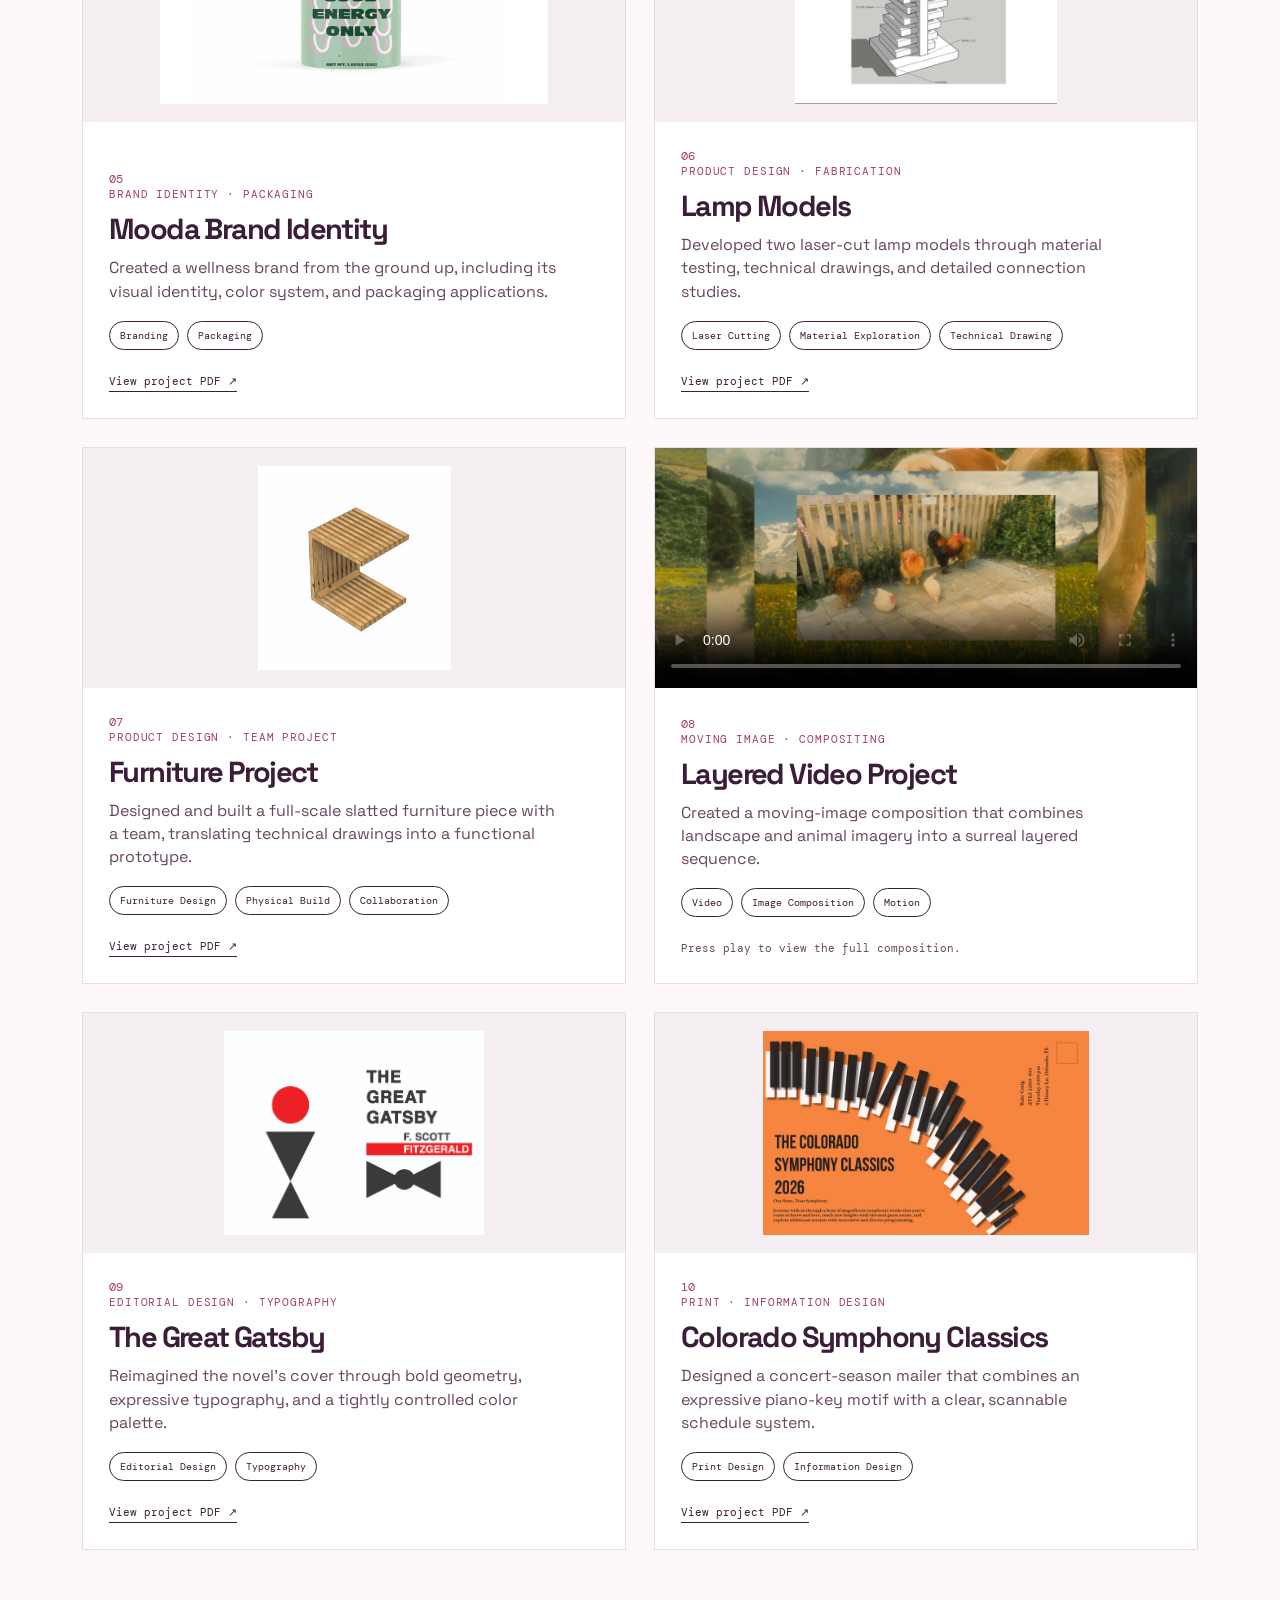
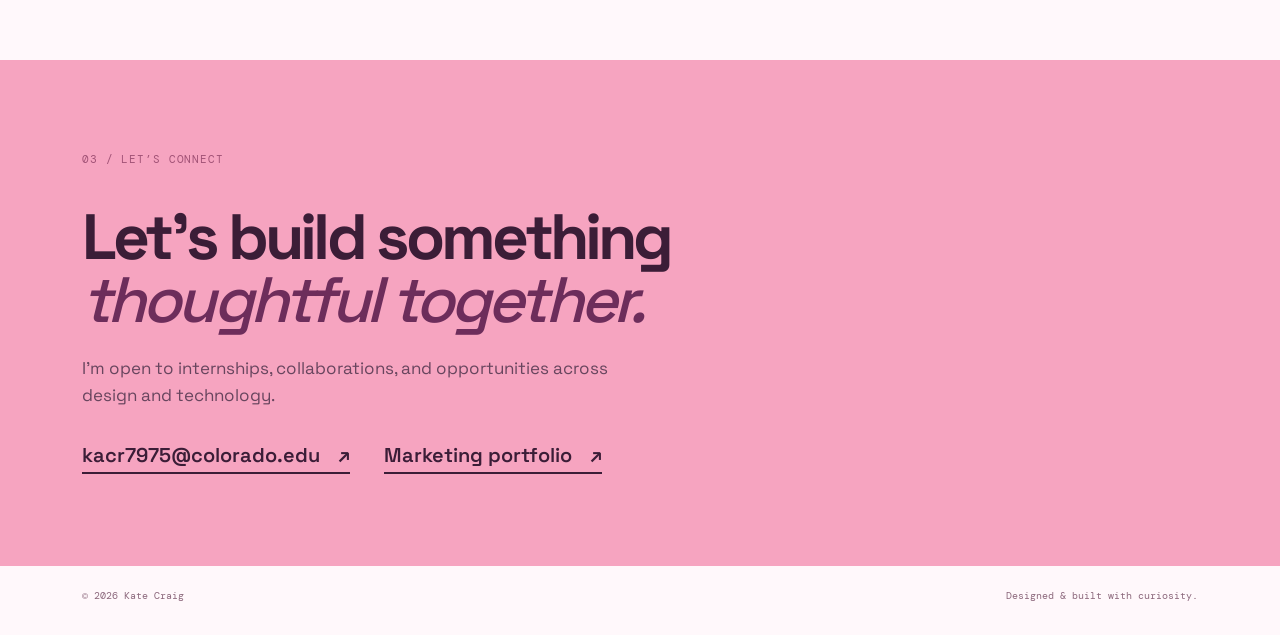
==== commit b8513e59: "Improve IDX project preview and data label" ====
--- a/index.html
+++ b/index.html
@@ -9,7 +9,7 @@
     <link rel="preconnect" href="https://fonts.googleapis.com" />
     <link rel="preconnect" href="https://fonts.gstatic.com" crossorigin />
     <link href="https://fonts.googleapis.com/css2?family=DM+Mono:wght@400;500&family=Space+Grotesk:wght@400;500;600;700&display=swap" rel="stylesheet" />
-    <link rel="stylesheet" href="styles.css?v=20260827-2" />
+    <link rel="stylesheet" href="styles.css?v=20260827-3" />
   </head>
   <body>
     <a class="skip-link" href="#main-content">Skip to main content</a>
@@ -56,11 +56,10 @@
         <h2 class="sr-only">Selected projects</h2>
         <div class="project-grid">
           <article class="project-card featured project-with-image internship-card">
-            <div class="project-preview software-preview" aria-hidden="true">
-              <span class="software-window">idx-property-search</span>
-              <i>React → Express API → MySQL</i>
-              <i>filters · pagination · property details</i>
-              <i>✓ 12-week internship project</i>
+            <div class="project-preview idx-preview" aria-hidden="true">
+              <span>SOFTWARE INTERNSHIP · FULL STACK</span>
+              <strong>PROPERTY<br /><em>SEARCH</em></strong>
+              <div class="idx-ui-canvas"><i></i><i></i><i></i><b></b><b></b></div>
             </div>
             <div class="project-content">
               <div class="project-number">01</div>
@@ -110,7 +109,7 @@
           </article>
           <article class="project-card featured project-with-image data-card">
             <div class="project-preview dungeon-preview" aria-hidden="true">
-              <span>CSCI 2270 · DATA STRUCTURES</span>
+              <span>CSCI 2270 DATA STRUCTURES</span>
               <strong>DUNGEON<br /><em>DATA</em></strong>
               <i></i><i></i><i></i><b></b><b></b><b></b>
             </div>
--- a/styles.css
+++ b/styles.css
@@ -42,6 +42,20 @@
 .software-preview { position:relative; display:flex; flex-direction:column; justify-content:center; gap:14px; padding:32px; overflow:hidden; background:#1f263a; color:#d9e9ff; font-family:"DM Mono",monospace; }
 .software-window { align-self:flex-start; padding:8px 12px; border-radius:5px; background:#8bbbe2; color:#172033; font-size:12px; font-weight:500; }
 .software-preview i { font-style:normal; font-size:clamp(12px,1.5vw,18px); line-height:1.3; }.software-preview i:nth-of-type(1) { color:#ffb6d2; }.software-preview i:nth-of-type(2) { color:#c8ef9f; }.software-preview i:nth-of-type(3) { color:#8bbbe2; }
+.idx-preview { position:relative; display:flex; flex-direction:column; justify-content:flex-end; align-items:flex-start; overflow:hidden; padding:34px; background:#dcecff; color:#172033; }
+.idx-preview > span { position:relative; z-index:3; margin-bottom:11px; color:#4e7190; font:11px/1 "DM Mono",monospace; letter-spacing:.11em; }
+.idx-preview > strong { position:relative; z-index:3; font-size:clamp(42px,5.4vw,72px); line-height:.8; letter-spacing:-.065em; }
+.idx-preview > strong em { color:#e94f87; font-style:normal; }
+.idx-ui-canvas { position:absolute; right:5%; top:10%; width:43%; height:74%; border:1px solid #7fa9cb; border-radius:8px; background:rgba(255,255,255,.6); box-shadow:7px 7px 0 #8bbbe2; }
+.idx-ui-canvas::before { content:""; position:absolute; left:0; right:0; top:0; height:24px; border-bottom:1px solid #a7c5dc; background:#fff; border-radius:8px 8px 0 0; }
+.idx-ui-canvas::after { content:"•••"; position:absolute; left:10px; top:3px; color:#e94f87; font:14px/1 "DM Mono",monospace; letter-spacing:3px; }
+.idx-ui-canvas > i { position:absolute; left:8%; width:42%; height:23%; border:1px solid #a7c5dc; border-radius:4px; background:#fff; box-shadow:3px 3px 0 #d1e2ef; }
+.idx-ui-canvas > i:nth-of-type(1) { top:21%; }
+.idx-ui-canvas > i:nth-of-type(2) { top:50%; }
+.idx-ui-canvas > i:nth-of-type(3) { top:79%; height:10%; }
+.idx-ui-canvas > b { position:absolute; right:11%; width:50px; height:50px; border:2px solid #172033; border-radius:50% 50% 50% 0; background:#f6a4c0; transform:rotate(-45deg); }
+.idx-ui-canvas > b:nth-of-type(1) { top:30%; }
+.idx-ui-canvas > b:nth-of-type(2) { right:31%; bottom:14%; width:32px; height:32px; border-color:#4e7190; background:#dcecff; }
 .game-card { background:#fff !important; }
 .game-preview { position:relative; display:flex; flex-direction:column; justify-content:center; gap:14px; padding:32px; overflow:hidden; background:#271d2c; color:#f9ddac; font-family:"DM Mono",monospace; }
 .game-preview i { font-style:normal; font-size:clamp(12px,1.5vw,18px); line-height:1.3; }
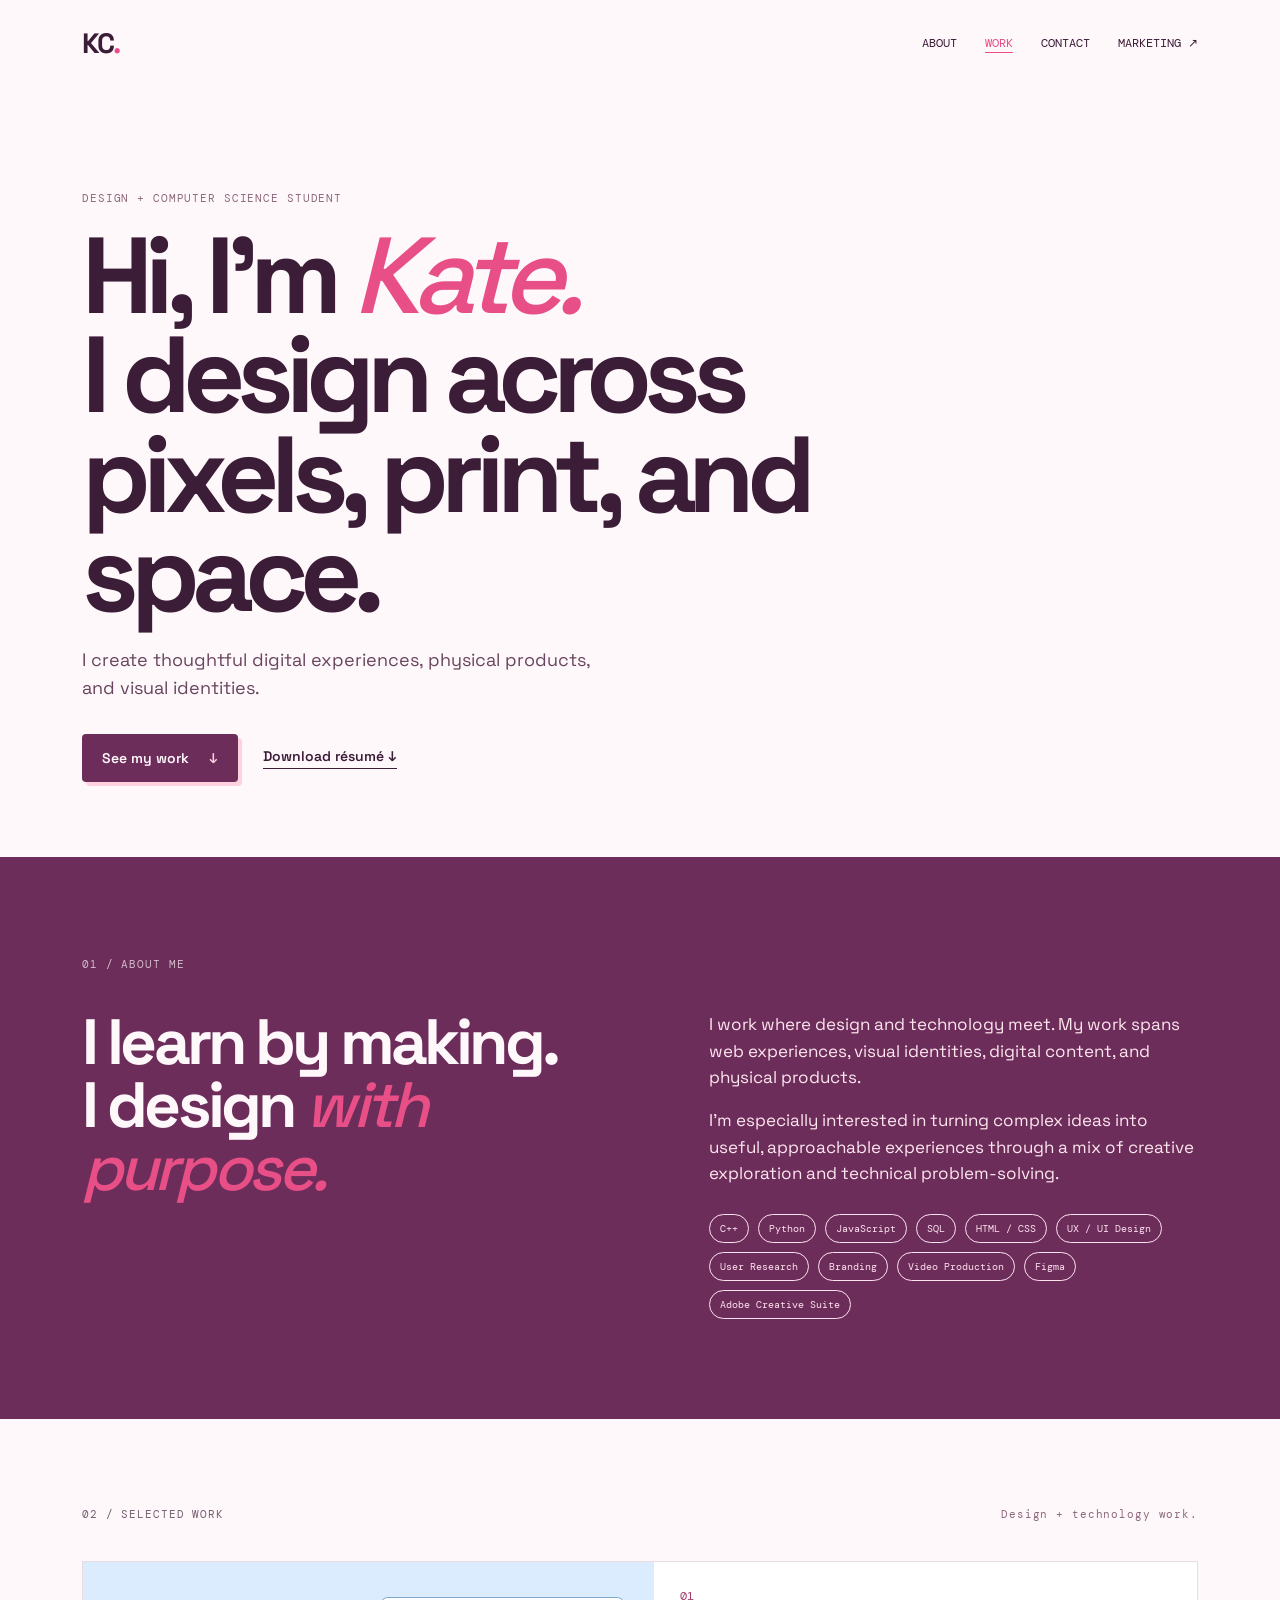
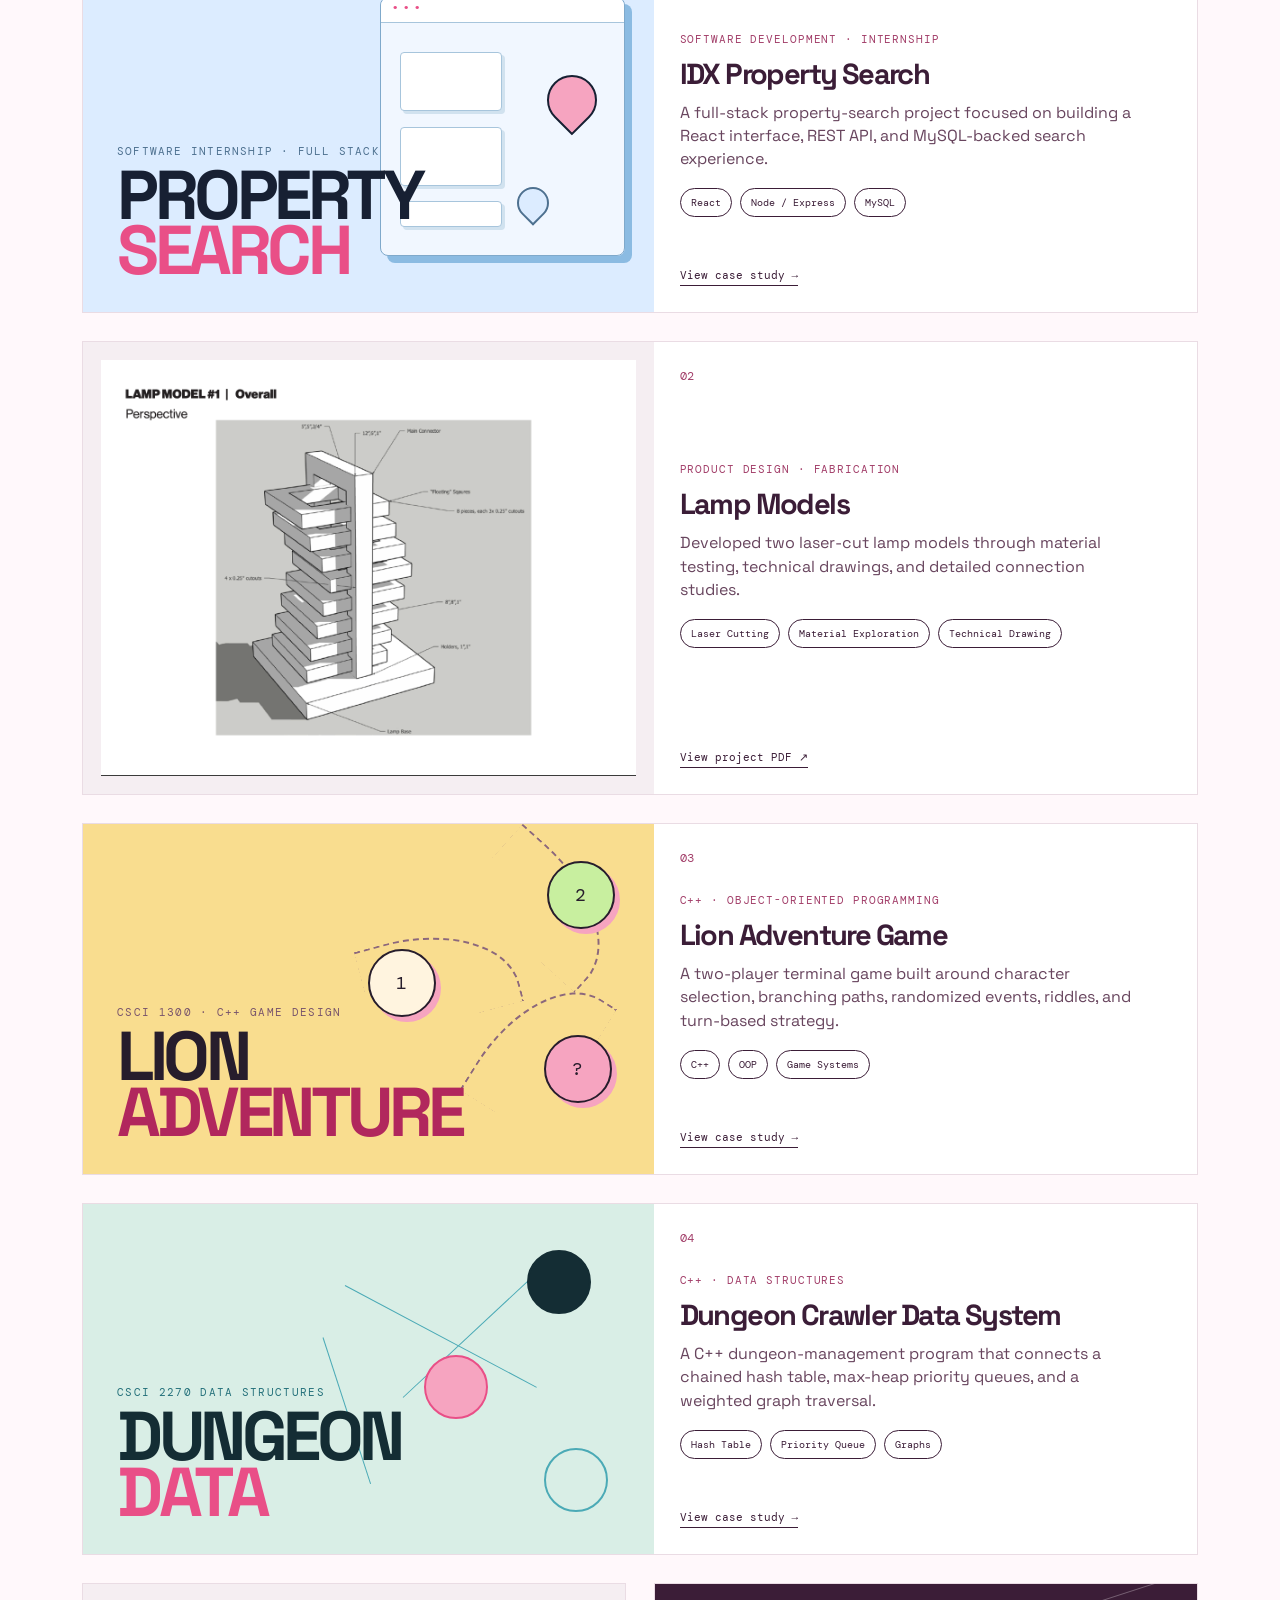
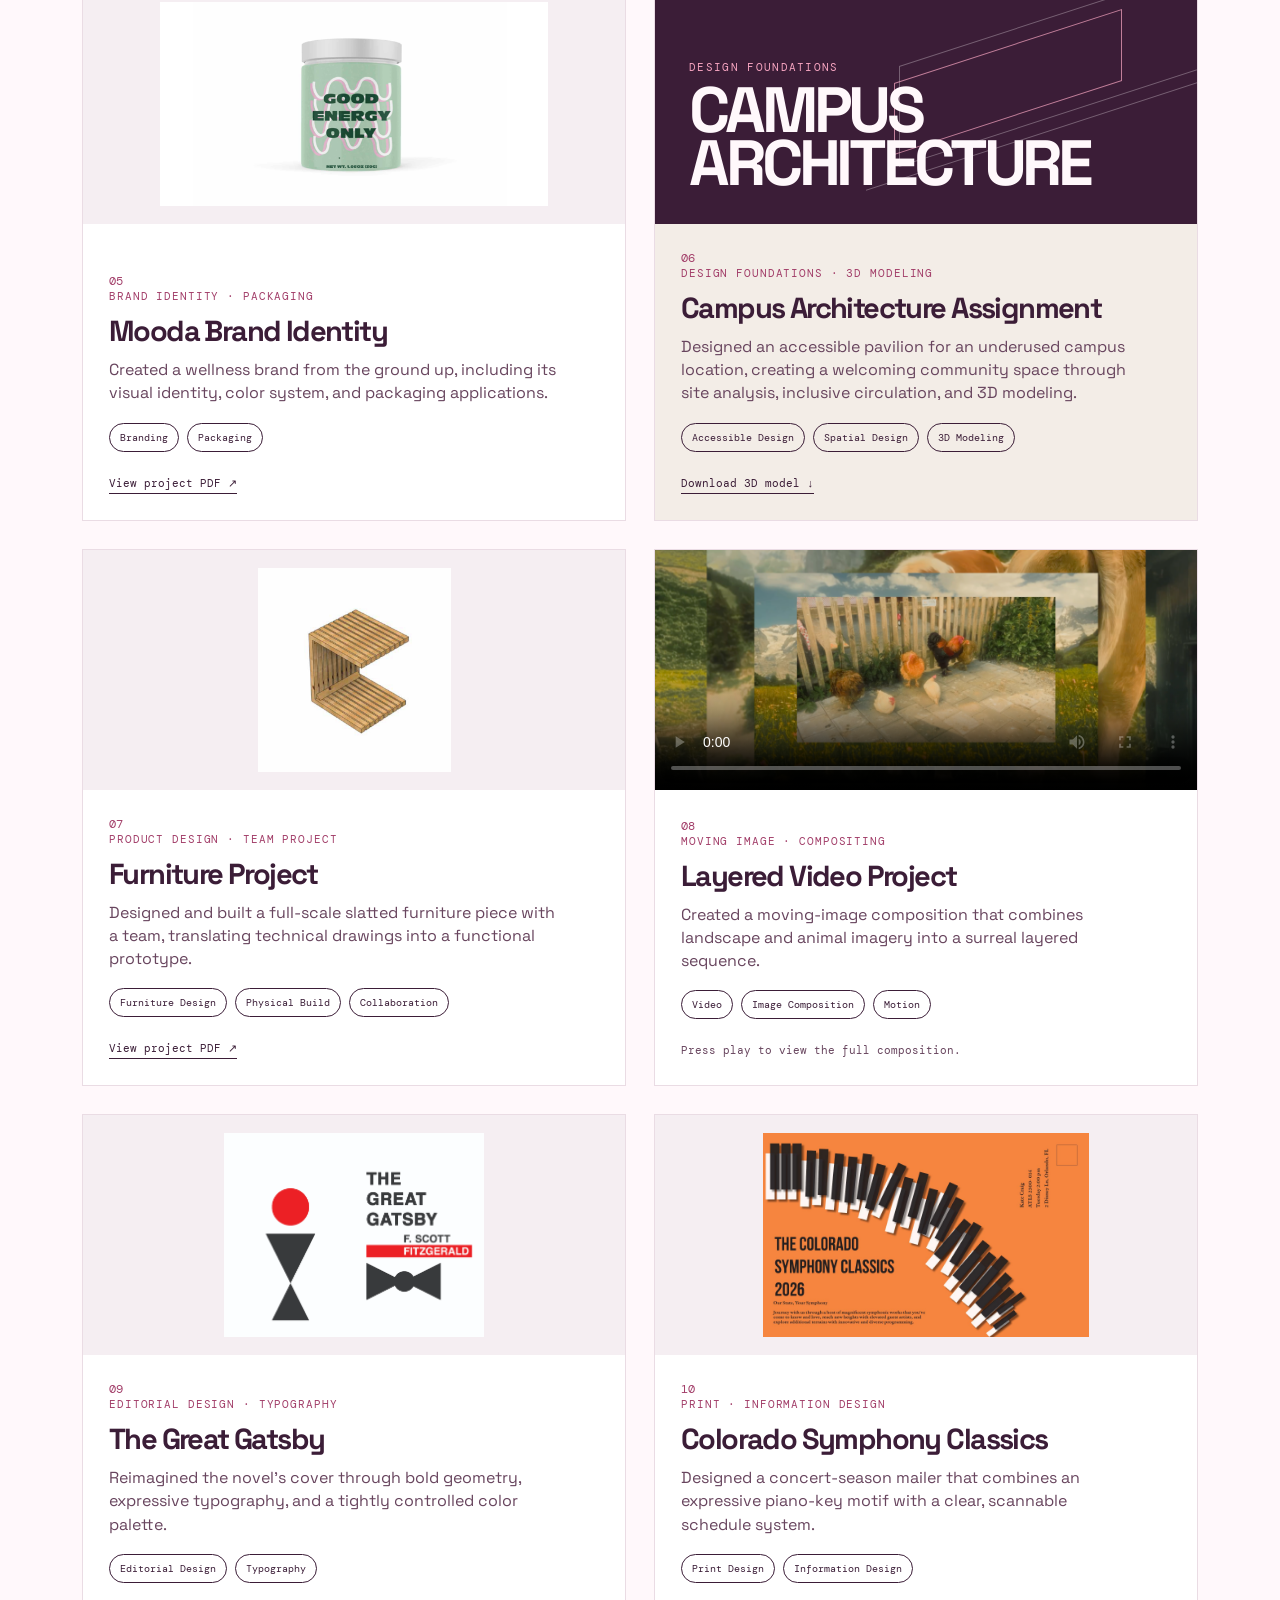
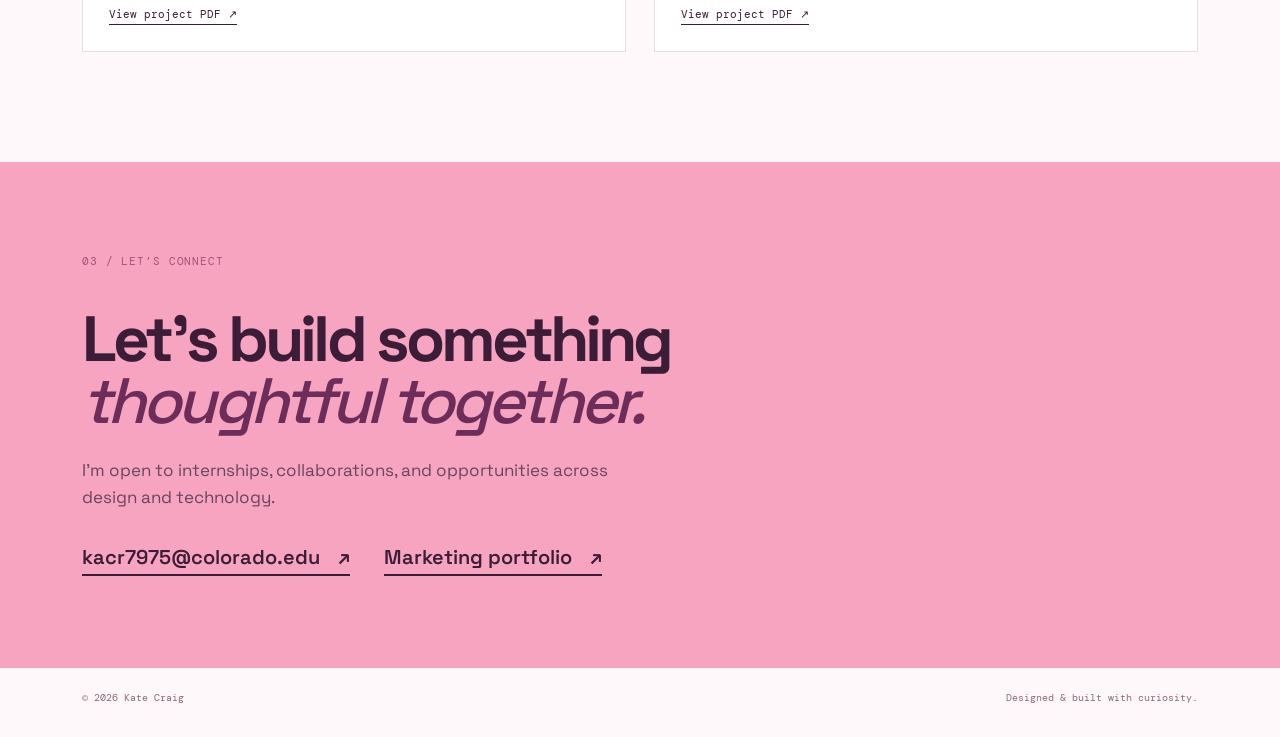
==== commit 420d860b: "Refresh project hierarchy and add code details" ====
--- a/index.html
+++ b/index.html
@@ -9,7 +9,7 @@
     <link rel="preconnect" href="https://fonts.googleapis.com" />
     <link rel="preconnect" href="https://fonts.gstatic.com" crossorigin />
     <link href="https://fonts.googleapis.com/css2?family=DM+Mono:wght@400;500&family=Space+Grotesk:wght@400;500;600;700&display=swap" rel="stylesheet" />
-    <link rel="stylesheet" href="styles.css?v=20260827-3" />
+    <link rel="stylesheet" href="styles.css?v=20260827-4" />
   </head>
   <body>
     <a class="skip-link" href="#main-content">Skip to main content</a>
@@ -72,29 +72,24 @@
               <a class="project-link" href="idx.html" aria-label="Read the IDX Property Search case study">View case study <span aria-hidden="true">→</span></a>
             </div>
           </article>
-          <article class="project-card featured project-with-image pavilion-card">
-            <div class="project-preview pavilion-preview" aria-hidden="true">
-              <span>DESIGN FOUNDATIONS</span>
-              <strong>CAMPUS<br />ARCHITECTURE</strong>
-              <i></i><i></i><i></i>
-            </div>
+          <article class="project-card featured project-with-image lamp-card">
+            <img class="project-preview" src="assets/lamp-cover.png" alt="Technical perspective drawing of Lamp Model 1 with dimensions and component labels" />
             <div class="project-content">
               <div class="project-number">02</div>
               <div>
-                <p class="project-type">DESIGN FOUNDATIONS · 3D MODELING</p>
-                <h3>Campus Architecture Assignment</h3>
-                <p>Designed an accessible pavilion for an underused campus location, creating a welcoming community space through site analysis, inclusive circulation, and 3D modeling.</p>
-                <div class="tags"><span>Accessible Design</span><span>Spatial Design</span><span>3D Modeling</span></div>
-              </div>
-              <a class="project-link" href="projects/design-final.stl" download aria-label="Download the Campus Architecture Assignment STL file">Download 3D model <span aria-hidden="true">↓</span></a>
+                <p class="project-type">PRODUCT DESIGN · FABRICATION</p>
+                <h3>Lamp Models</h3>
+                <p>Developed two laser-cut lamp models through material testing, technical drawings, and detailed connection studies.</p>
+                <div class="tags"><span>Laser Cutting</span><span>Material Exploration</span><span>Technical Drawing</span></div>
+              </div>
+              <a class="project-link" href="projects/lamp-models.pdf" target="_blank" rel="noreferrer" aria-label="View Lamp Models PDF, opens in a new tab">View project PDF <span aria-hidden="true">↗</span></a>
             </div>
           </article>
           <article class="project-card featured project-with-image game-card">
-            <div class="project-preview game-preview" aria-hidden="true">
-              <span class="software-window">lion-adventure.cpp</span>
-              <i>&gt; choose your lion</i>
-              <i>&gt; select a path · spin · move</i>
-              <i>riddles + events + strategy</i>
+            <div class="project-preview lion-preview" aria-hidden="true">
+              <span>CSCI 1300 · C++ GAME DESIGN</span>
+              <strong>LION<br /><em>ADVENTURE</em></strong>
+              <div class="lion-path"><i></i><i></i><i></i><b>1</b><b>2</b><b>?</b></div>
             </div>
             <div class="project-content">
               <div class="project-number">03</div>
@@ -137,17 +132,21 @@
               <a class="project-link" href="projects/mooda-brand.pdf" target="_blank" rel="noreferrer" aria-label="View Mooda Brand Identity PDF, opens in a new tab">View project PDF <span aria-hidden="true">↗</span></a>
             </div>
           </article>
-          <article class="project-card project-with-image compact-card">
-            <img class="project-preview" src="assets/lamp-cover.png" alt="Technical perspective drawing of Lamp Model 1 with dimensions and component labels" />
+          <article class="project-card project-with-image compact-card pavilion-card">
+            <div class="project-preview pavilion-preview" aria-hidden="true">
+              <span>DESIGN FOUNDATIONS</span>
+              <strong>CAMPUS<br />ARCHITECTURE</strong>
+              <i></i><i></i><i></i>
+            </div>
             <div class="project-content">
               <div class="project-number">06</div>
               <div>
-                <p class="project-type">PRODUCT DESIGN · FABRICATION</p>
-                <h3>Lamp Models</h3>
-                <p>Developed two laser-cut lamp models through material testing, technical drawings, and detailed connection studies.</p>
-                <div class="tags"><span>Laser Cutting</span><span>Material Exploration</span><span>Technical Drawing</span></div>
-              </div>
-              <a class="project-link" href="projects/lamp-models.pdf" target="_blank" rel="noreferrer" aria-label="View Lamp Models PDF, opens in a new tab">View project PDF <span aria-hidden="true">↗</span></a>
+                <p class="project-type">DESIGN FOUNDATIONS · 3D MODELING</p>
+                <h3>Campus Architecture Assignment</h3>
+                <p>Designed an accessible pavilion for an underused campus location, creating a welcoming community space through site analysis, inclusive circulation, and 3D modeling.</p>
+                <div class="tags"><span>Accessible Design</span><span>Spatial Design</span><span>3D Modeling</span></div>
+              </div>
+              <a class="project-link" href="projects/design-final.stl" download aria-label="Download the Campus Architecture Assignment STL file">Download 3D model <span aria-hidden="true">↓</span></a>
             </div>
           </article>
           <article class="project-card project-with-image compact-card">
--- a/styles.css
+++ b/styles.css
@@ -62,6 +62,19 @@
 .game-preview i:nth-of-type(1) { color:#f6a4c0; }
 .game-preview i:nth-of-type(2) { color:#c8ef9f; }
 .game-preview i:nth-of-type(3) { color:#8bbbe2; }
+.lion-preview { position:relative; display:flex; flex-direction:column; justify-content:flex-end; align-items:flex-start; overflow:hidden; padding:34px; background:#f9dd8f; color:#271d2c; }
+.lion-preview > span { position:relative; z-index:3; margin-bottom:11px; color:#79556c; font:11px/1 "DM Mono",monospace; letter-spacing:.12em; }
+.lion-preview > strong { position:relative; z-index:3; font-size:clamp(42px,5.4vw,72px); line-height:.8; letter-spacing:-.065em; }
+.lion-preview > strong em { color:#b1275d; font-style:normal; }
+.lion-path { position:absolute; right:5%; top:9%; width:46%; height:72%; }
+.lion-path i { position:absolute; z-index:1; width:58%; height:36%; border:2px dashed #8c687c; border-width:2px 2px 0 0; border-radius:0 80% 0 0; transform:rotate(-15deg); }
+.lion-path i:nth-of-type(1) { left:0; top:30%; }
+.lion-path i:nth-of-type(2) { right:0; top:3%; transform:rotate(42deg); }
+.lion-path i:nth-of-type(3) { right:4%; bottom:5%; transform:rotate(-58deg); }
+.lion-path b { position:absolute; z-index:2; display:grid; place-items:center; width:68px; height:68px; border:2px solid #271d2c; border-radius:50%; background:#fff4df; color:#271d2c; font:18px/1 "DM Mono",monospace; box-shadow:5px 5px 0 #f6a4c0; }
+.lion-path b:nth-of-type(1) { left:2%; top:37%; }
+.lion-path b:nth-of-type(2) { right:4%; top:2%; background:#c8ef9f; }
+.lion-path b:nth-of-type(3) { right:5%; bottom:2%; background:#f6a4c0; }
 .data-card { background:#fff !important; }
 .data-preview { position:relative; display:flex; flex-direction:column; justify-content:flex-end; align-items:flex-start; padding:34px; overflow:hidden; background:linear-gradient(135deg,#142d34 0%,#142d34 62%,#1e4950 62%); color:#e8f7ef; }
 .data-preview-kicker { position:relative; z-index:3; margin-bottom:10px; color:#a9d78f; font:11px/1 "DM Mono",monospace; letter-spacing:.12em; }
@@ -124,7 +137,7 @@
 .case-section.alt { background:var(--berry); color:var(--cream); }
 .case-grid { display:grid; grid-template-columns:.8fr 1.2fr; gap:90px; }
 .case-grid h2 { font-size:clamp(38px,5vw,62px); line-height:1; letter-spacing:-.055em; }
-.case-body { max-width:690px; }
+.case-body { min-width:0; max-width:690px; }
 .case-body p { color:#68455e; font-size:17px; line-height:1.65; }
 .alt .case-body p { color:#fde6ee; }
 .responsibility-list { display:grid; gap:14px; padding:0; list-style:none; }
@@ -145,6 +158,16 @@
 .terminal-bar span:nth-child(2) { background:#f9dd8f; }
 .terminal-bar span:nth-child(3) { background:#a9d78f; }
 .terminal-window pre { margin:0; padding:24px; overflow:auto; color:#f7ebf2; font:13px/1.65 "DM Mono",monospace; white-space:pre-wrap; }
+.code-sample { width:100%; max-width:100%; margin-top:30px; overflow:hidden; border-radius:8px; background:#201724; color:#f7ebf2; box-shadow:8px 8px 0 #eadce4; }
+.code-sample-bar { display:flex; justify-content:space-between; align-items:center; padding:12px 16px; background:#35263a; color:#f6a4c0; font:10px/1 "DM Mono",monospace; letter-spacing:.08em; }
+.code-sample-bar i { color:#c8ef9f; font-style:normal; }
+.code-sample pre { margin:0; padding:24px; overflow:auto; color:inherit; font:12px/1.7 "DM Mono",monospace; tab-size:2; }
+.code-sample code { font:inherit; }
+.case-idx .code-sample { background:#172033; box-shadow:8px 8px 0 #8bbbe2; }
+.case-idx .code-sample-bar { background:#253551; color:#d9e9ff; }
+.case-game .code-sample { box-shadow:8px 8px 0 #f9dd8f; }
+.case-data .code-sample { background:#142d34; box-shadow:8px 8px 0 #8bd3dd; }
+.case-data .code-sample-bar { background:#1e4950; color:#8bd3dd; }
 @media (max-width:700px) { .case-hero{padding:70px 21px 55px}.case-meta{grid-template-columns:1fr 1fr;padding:0 21px;margin-bottom:60px}.case-grid{grid-template-columns:1fr;gap:24px}.case-section{padding:65px 21px}.architecture{grid-template-columns:1fr}.architecture span{transform:rotate(90deg)}.learning-grid{grid-template-columns:1fr}.case-actions{align-items:flex-start;flex-direction:column} }
 
 /* Distinct case-study directions */
@@ -236,6 +259,8 @@
   .case-data .architecture div { width:150px; justify-self:center; }
   .data-mini-graph { right:-4%; width:56%; opacity:.78; }
   .data-mini-graph span { width:62px; height:62px; font-size:8px; }
+  .lion-path { right:-5%; width:54%; opacity:.78; }
+  .lion-path b { width:54px; height:54px; }
   .inventory-visual { grid-template-columns:1fr; }
   .inventory-arrow { justify-self:center; transform:rotate(90deg); }
   .dungeon-graph { min-height:440px; }
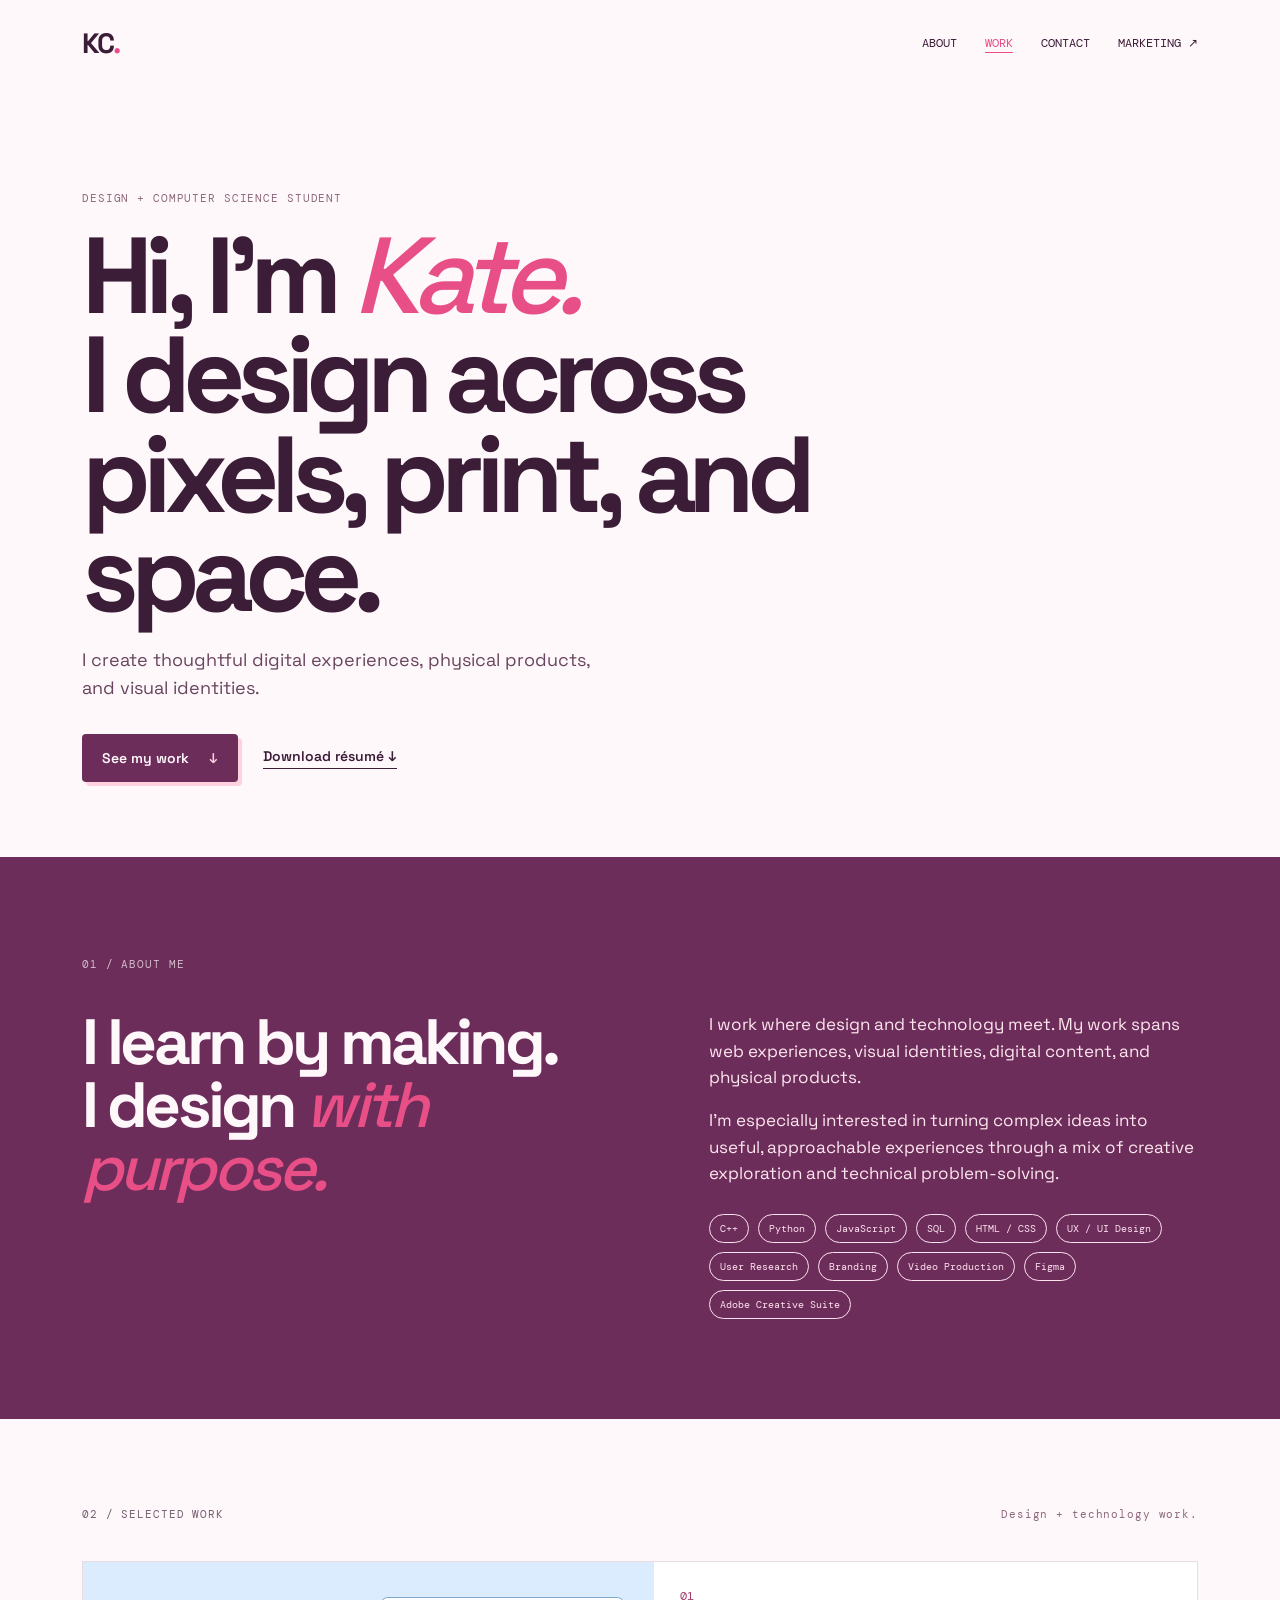
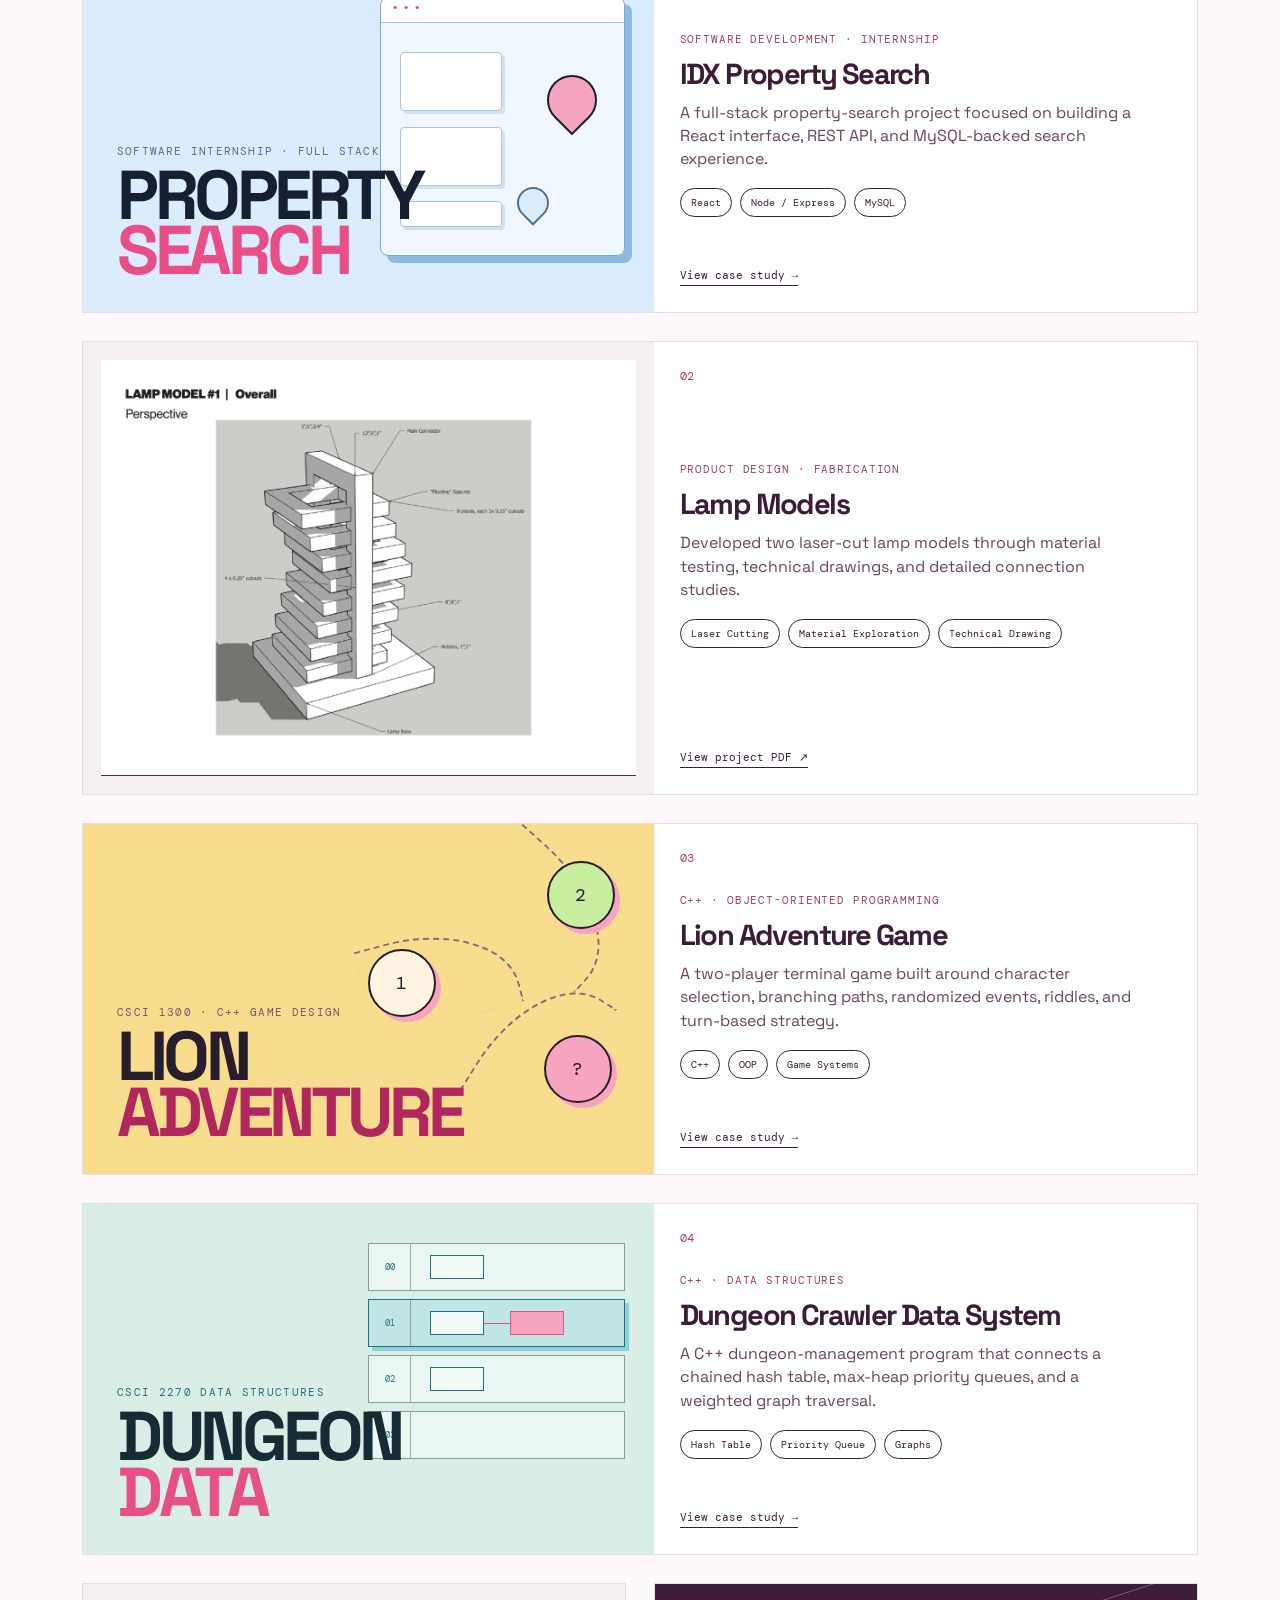
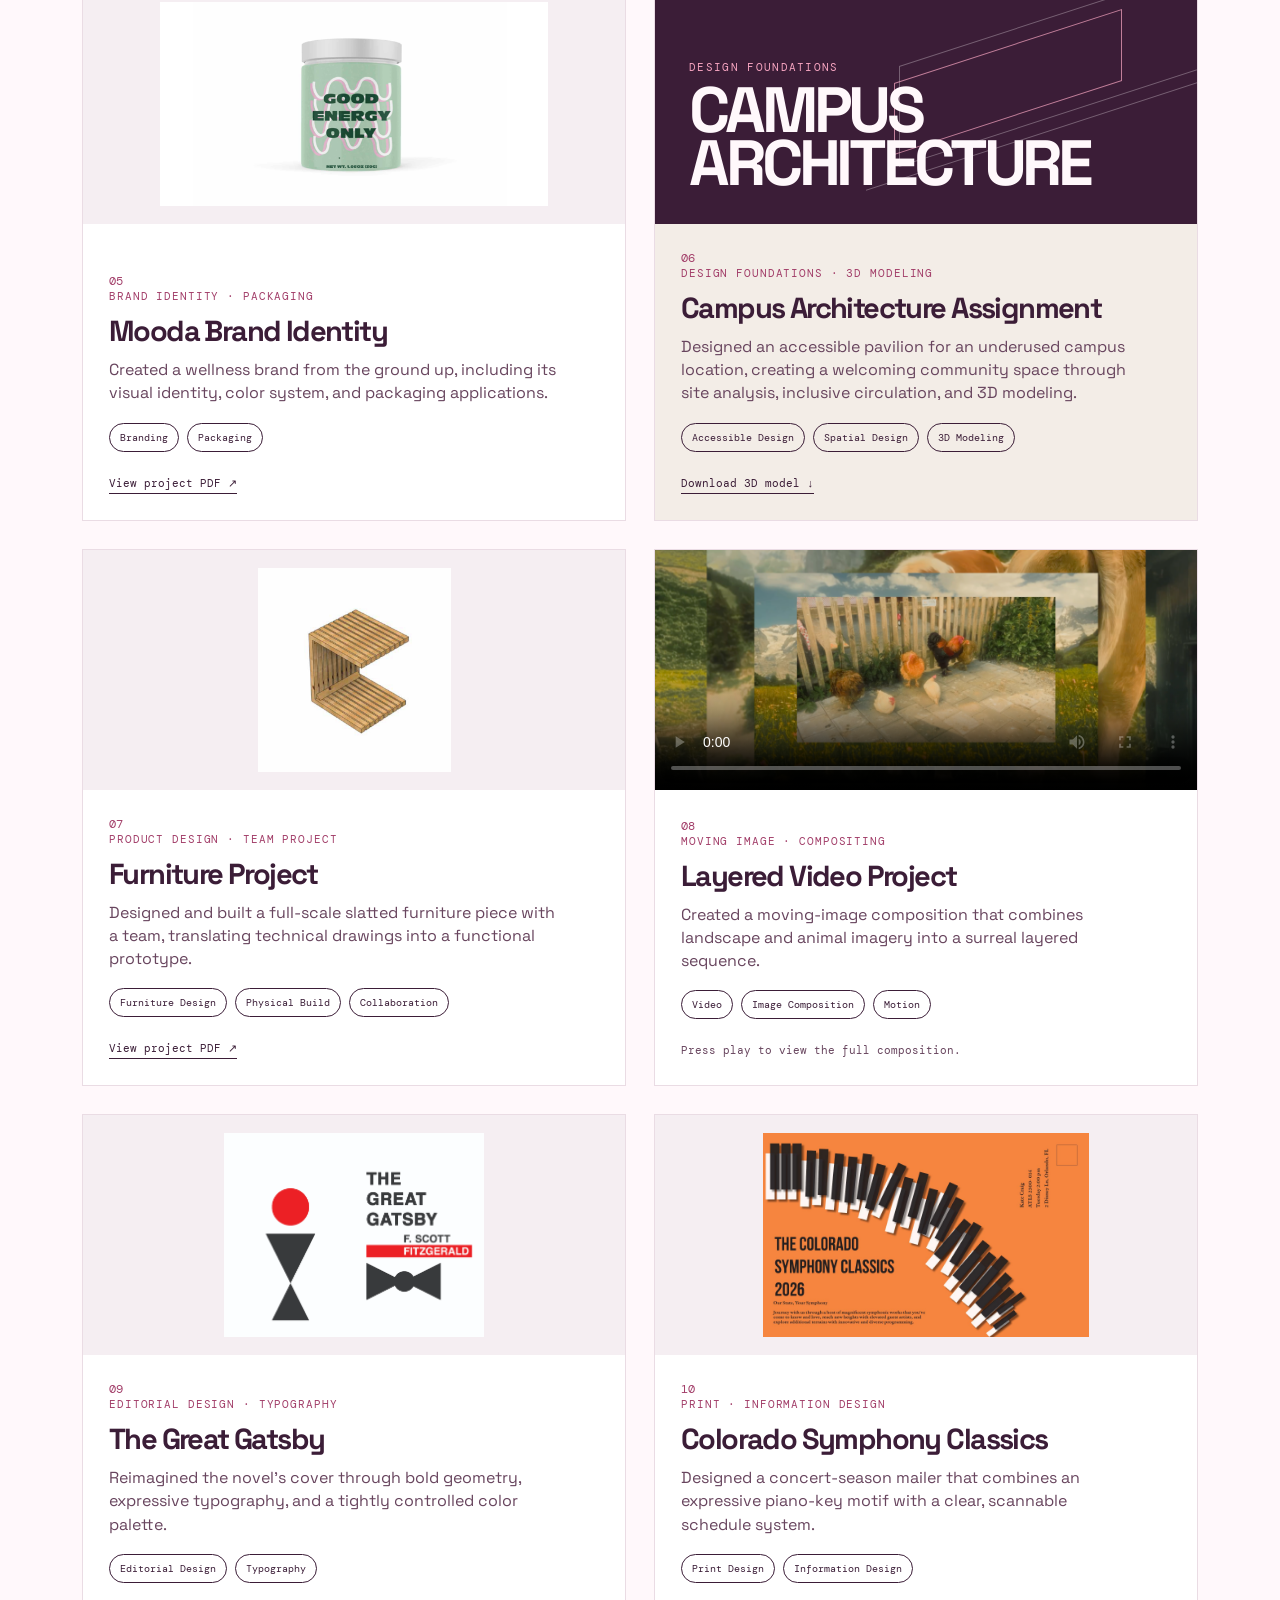
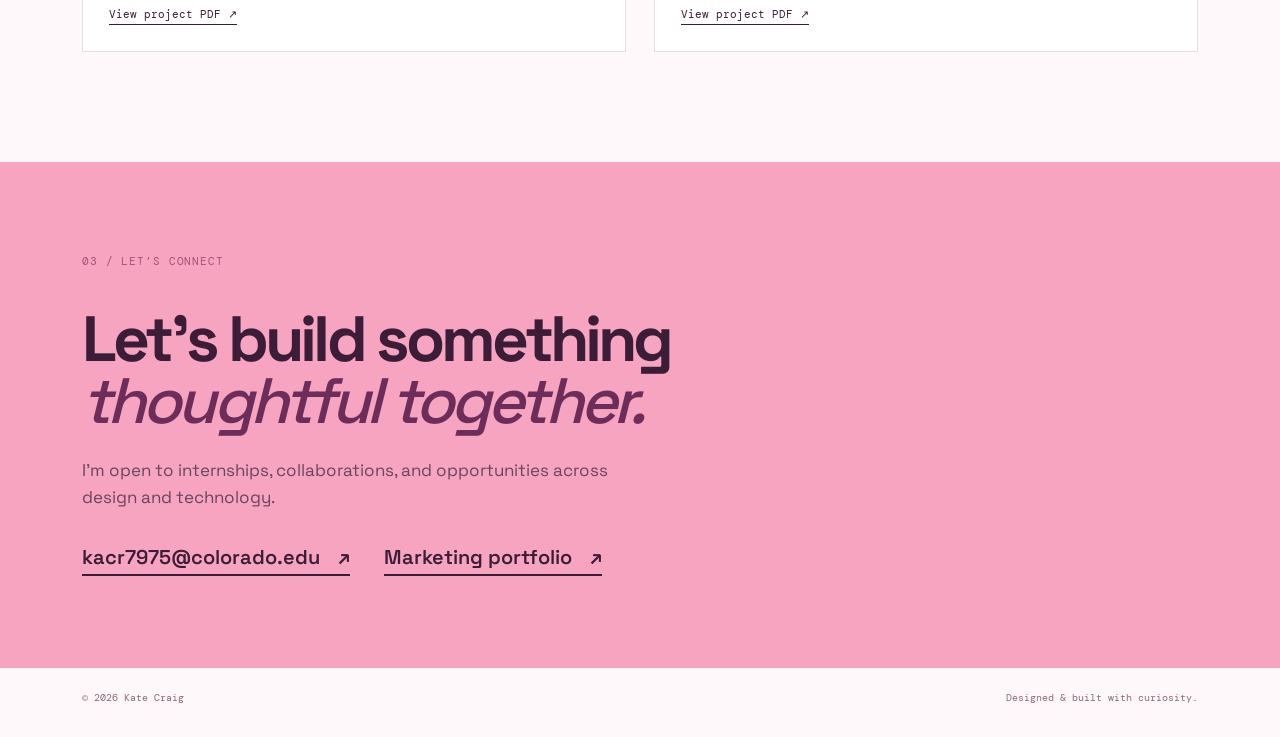
==== commit bfaf0425: "Differentiate dungeon project preview" ====
--- a/index.html
+++ b/index.html
@@ -9,7 +9,7 @@
     <link rel="preconnect" href="https://fonts.googleapis.com" />
     <link rel="preconnect" href="https://fonts.gstatic.com" crossorigin />
     <link href="https://fonts.googleapis.com/css2?family=DM+Mono:wght@400;500&family=Space+Grotesk:wght@400;500;600;700&display=swap" rel="stylesheet" />
-    <link rel="stylesheet" href="styles.css?v=20260827-4" />
+    <link rel="stylesheet" href="styles.css?v=20260827-5" />
   </head>
   <body>
     <a class="skip-link" href="#main-content">Skip to main content</a>
@@ -106,7 +106,12 @@
             <div class="project-preview dungeon-preview" aria-hidden="true">
               <span>CSCI 2270 DATA STRUCTURES</span>
               <strong>DUNGEON<br /><em>DATA</em></strong>
-              <i></i><i></i><i></i><b></b><b></b><b></b>
+              <div class="dungeon-hash">
+                <i><small>00</small><b></b></i>
+                <i class="active"><small>01</small><b></b><b></b></i>
+                <i><small>02</small><b></b></i>
+                <i><small>03</small></i>
+              </div>
             </div>
             <div class="project-content">
               <div class="project-number">04</div>
--- a/styles.css
+++ b/styles.css
@@ -92,14 +92,13 @@
 .dungeon-preview > span { position:relative; z-index:3; margin-bottom:11px; color:#25717b; font:11px/1 "DM Mono",monospace; letter-spacing:.12em; }
 .dungeon-preview > strong { position:relative; z-index:3; font-size:clamp(42px,5.4vw,72px); line-height:.8; letter-spacing:-.065em; }
 .dungeon-preview > strong em { color:#e94f87; font-style:normal; }
-.dungeon-preview > i { position:absolute; z-index:1; height:1px; background:#4baab6; transform-origin:left center; }
-.dungeon-preview > i:nth-of-type(1) { width:38%; right:16%; top:23%; transform:rotate(28deg); }
-.dungeon-preview > i:nth-of-type(2) { width:31%; right:13%; top:55%; transform:rotate(-43deg); }
-.dungeon-preview > i:nth-of-type(3) { width:27%; right:31%; top:38%; transform:rotate(72deg); }
-.dungeon-preview > b { position:absolute; z-index:2; width:64px; height:64px; border:2px solid #142d34; border-radius:50%; background:#d9eee6; }
-.dungeon-preview > b:nth-of-type(1) { right:11%; top:13%; background:#142d34; }
-.dungeon-preview > b:nth-of-type(2) { right:29%; top:43%; border-color:#e94f87; background:#f6a4c0; }
-.dungeon-preview > b:nth-of-type(3) { right:8%; bottom:12%; border-color:#4baab6; }
+.dungeon-hash { position:absolute; right:5%; top:11%; width:45%; display:grid; gap:8px; font-family:"DM Mono",monospace; }
+.dungeon-hash > i { position:relative; display:flex; align-items:center; min-height:48px; border:1px solid rgba(20,45,52,.45); background:rgba(255,255,255,.42); font-style:normal; }
+.dungeon-hash small { align-self:stretch; display:grid; place-items:center; width:42px; border-right:1px solid rgba(20,45,52,.35); color:#25717b; font-size:9px; }
+.dungeon-hash b { position:relative; width:54px; height:24px; margin-left:19px; border:1px solid #25717b; background:#f3fbf7; }
+.dungeon-hash b + b { margin-left:26px; background:#f6a4c0; border-color:#e94f87; }
+.dungeon-hash b + b::before { content:""; position:absolute; right:100%; top:50%; width:27px; border-top:1px solid #e94f87; }
+.dungeon-hash > i.active { border-color:#25717b; background:rgba(139,211,221,.32); box-shadow:4px 4px 0 #8bd3dd; }
 .project-card.featured.project-with-image { display:grid; grid-template-columns:1.05fr 1fr; background:#fff; }
 .project-card.featured .project-preview { height:100%; min-height:350px; }
 .project-card.featured .project-content { min-height:350px; }
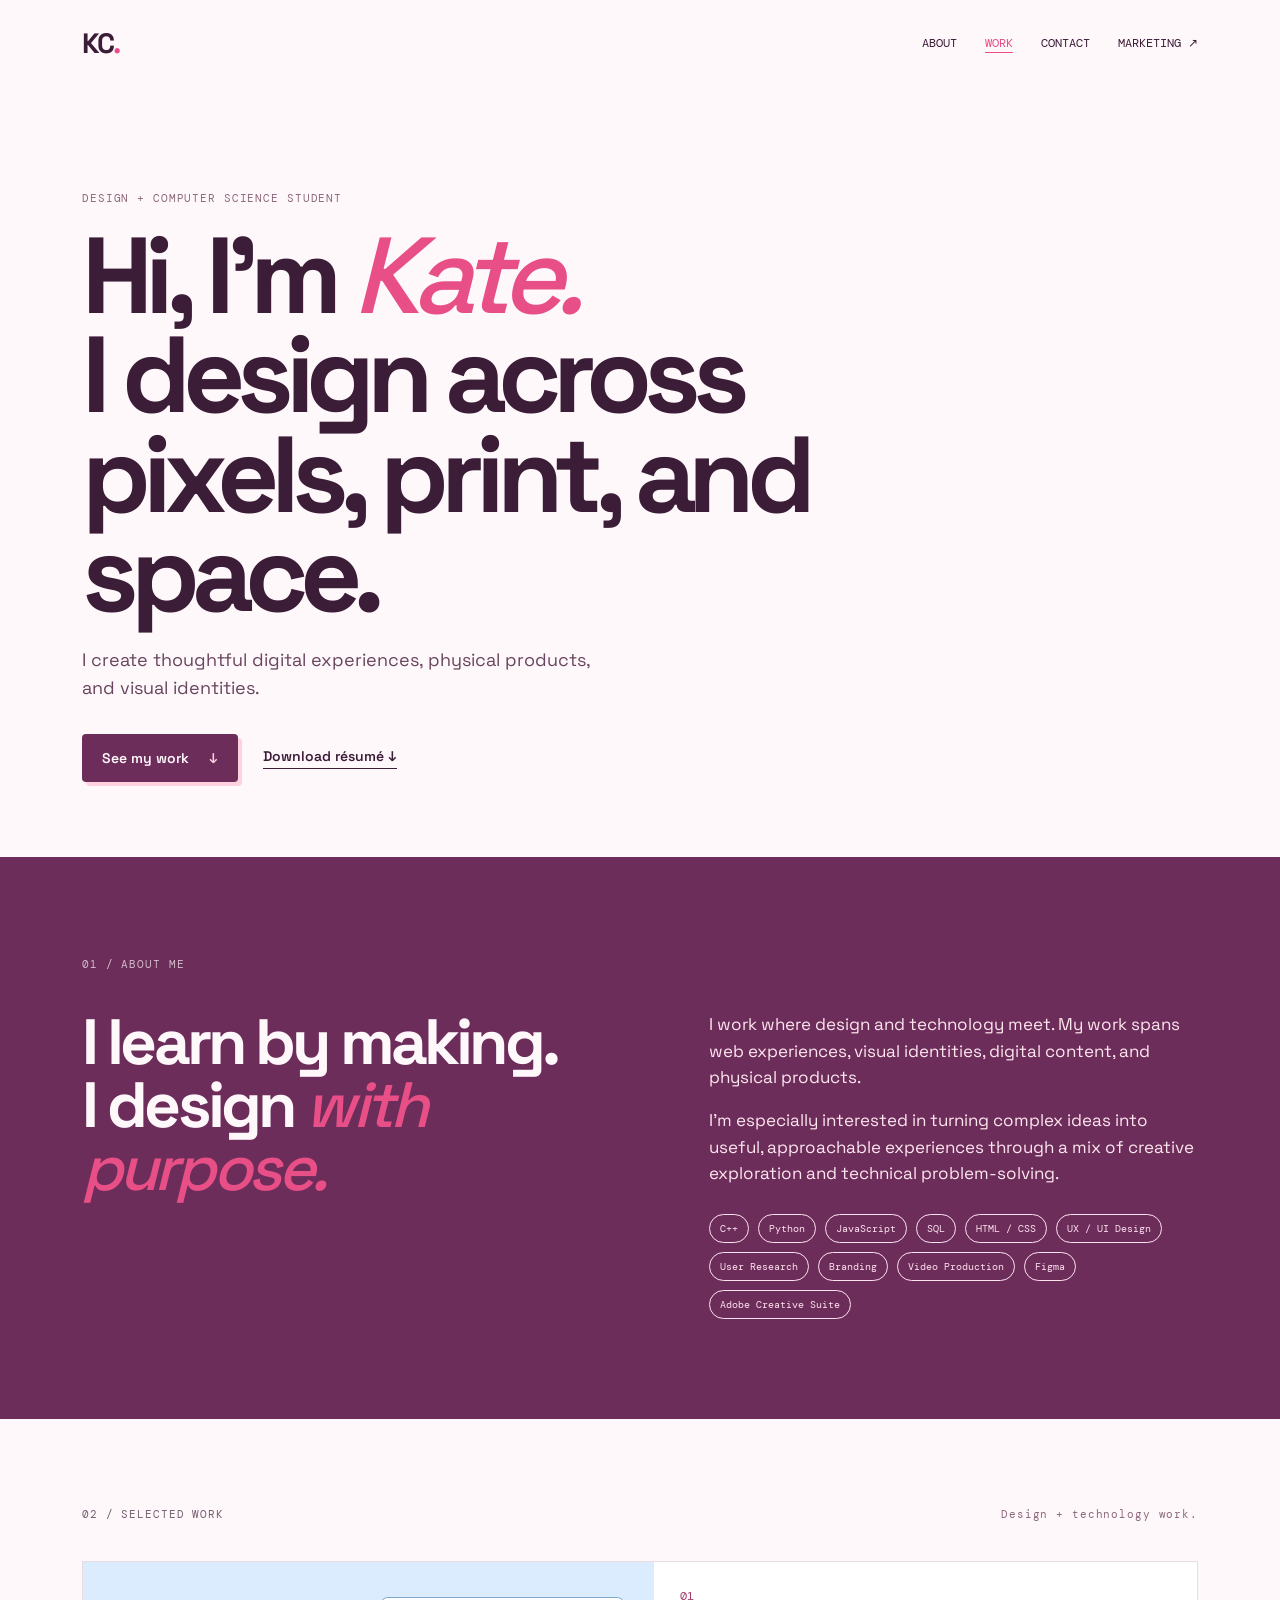
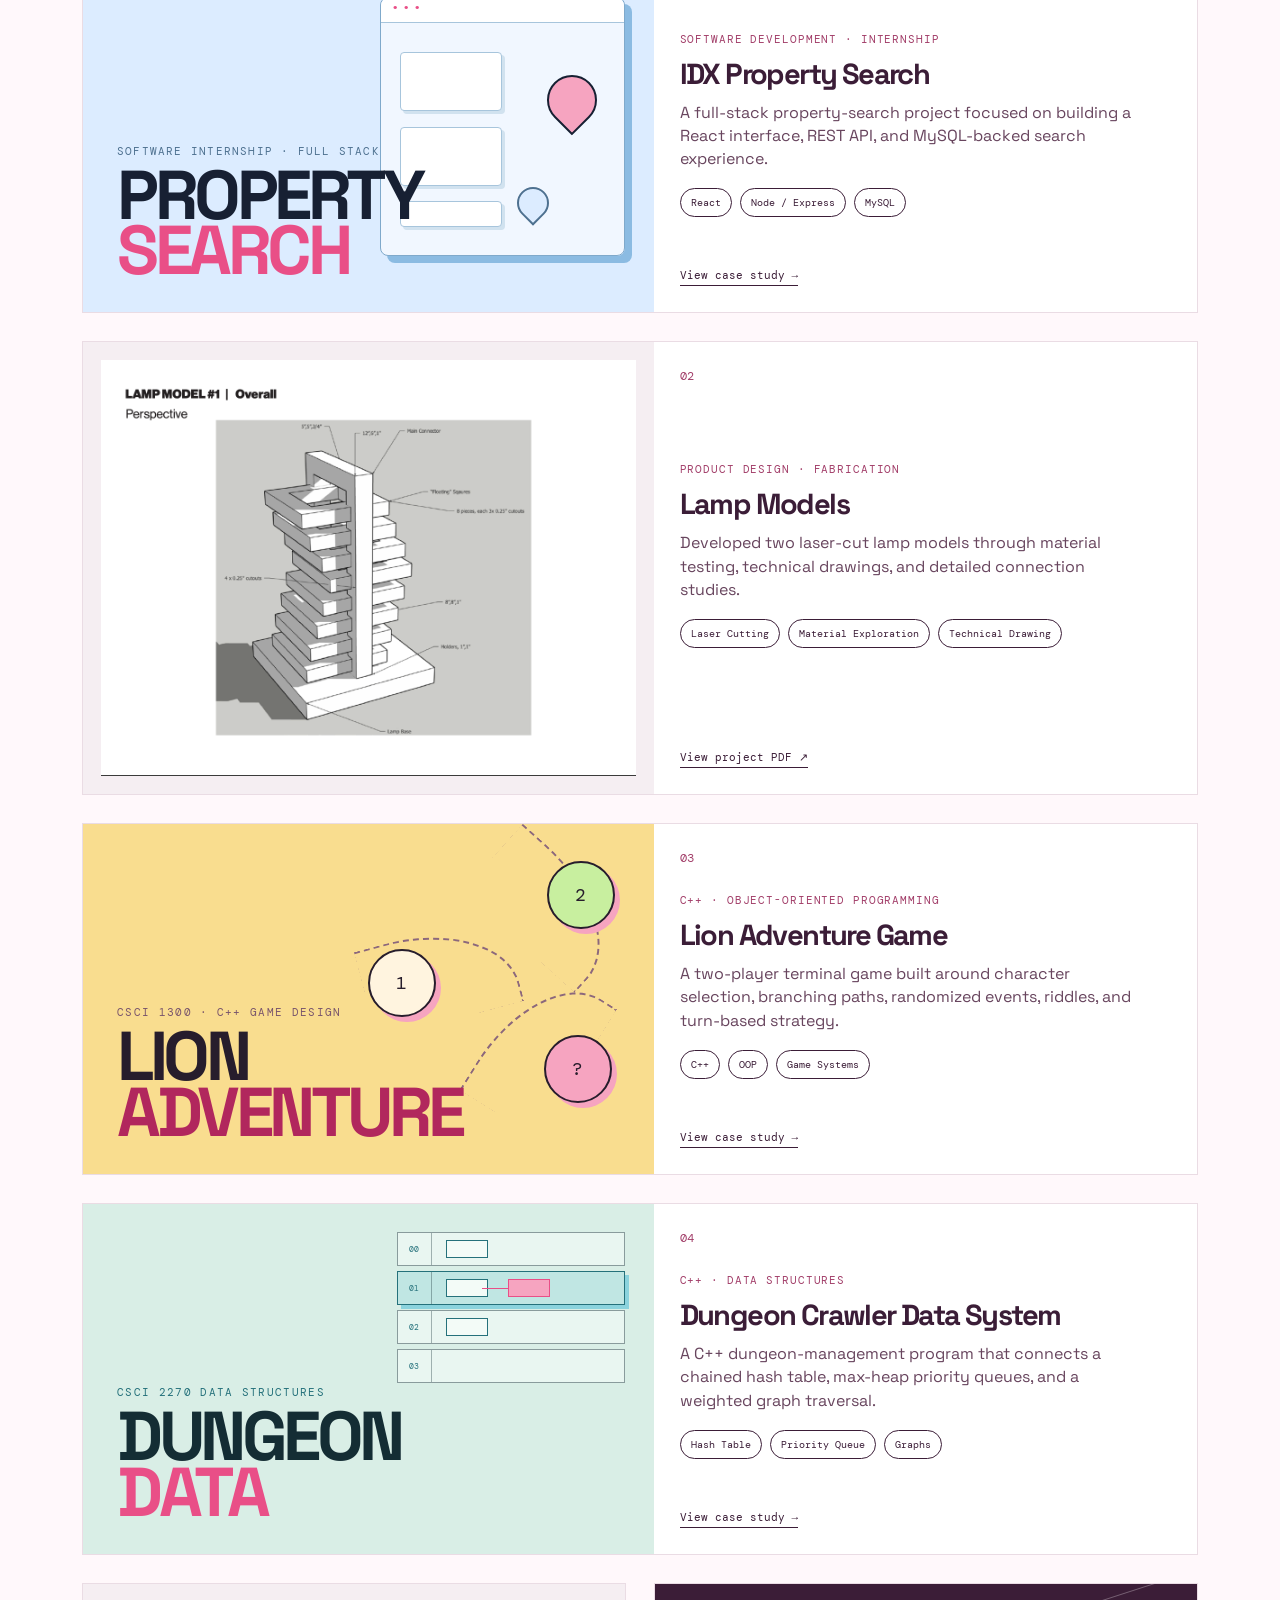
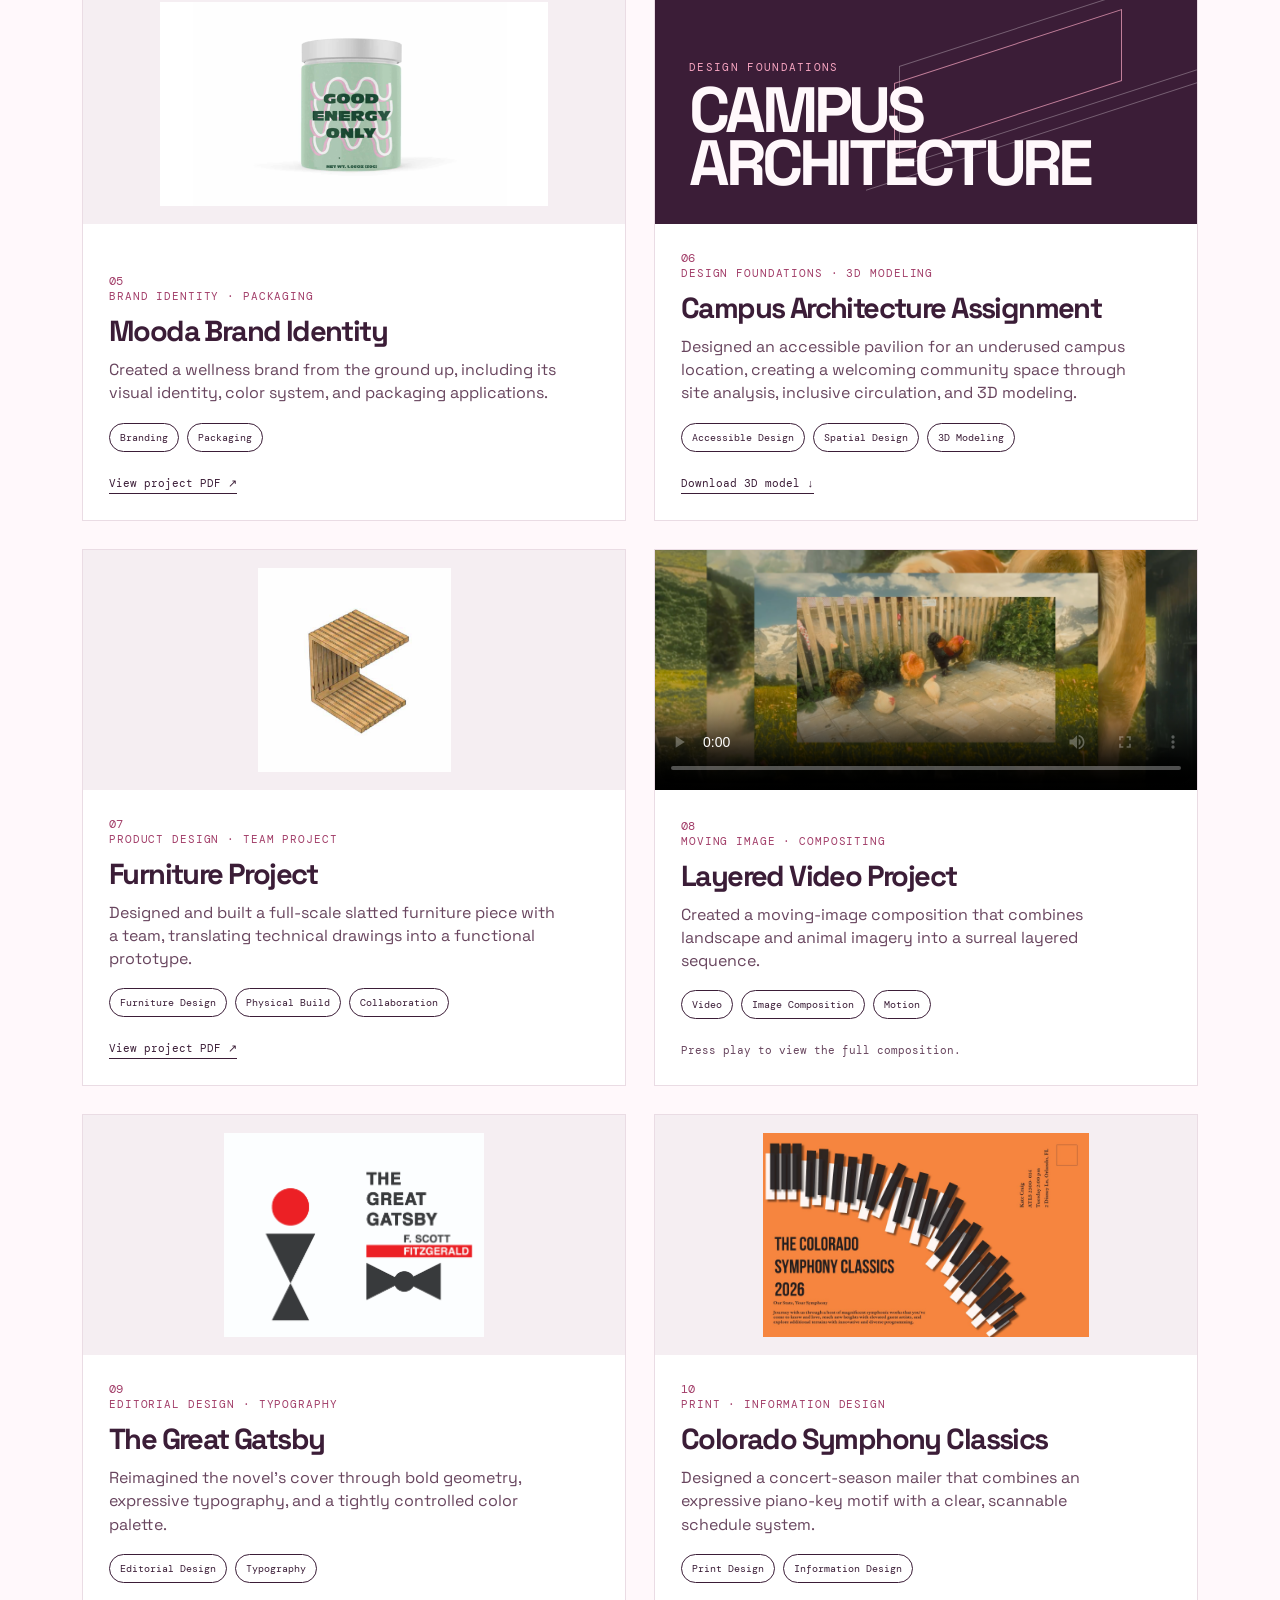
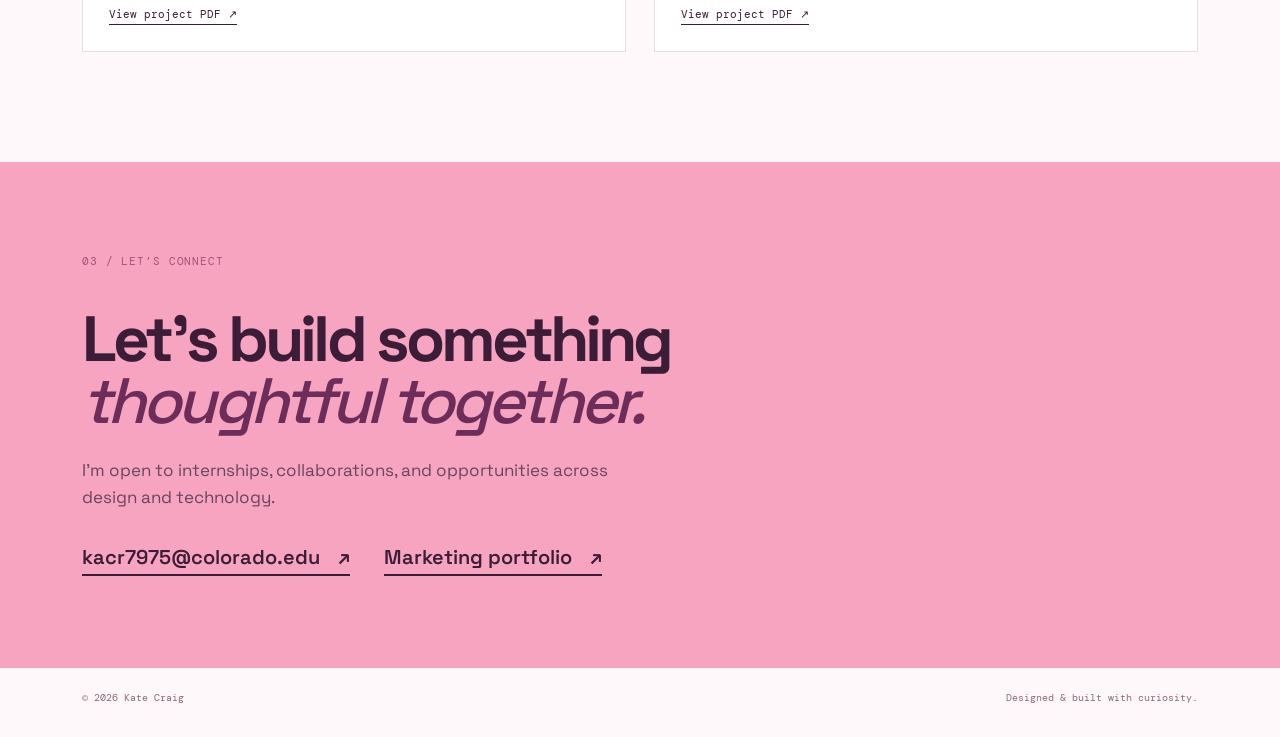
==== commit ac4f2fee: "Fix project card layout details" ====
--- a/index.html
+++ b/index.html
@@ -9,7 +9,7 @@
     <link rel="preconnect" href="https://fonts.googleapis.com" />
     <link rel="preconnect" href="https://fonts.gstatic.com" crossorigin />
     <link href="https://fonts.googleapis.com/css2?family=DM+Mono:wght@400;500&family=Space+Grotesk:wght@400;500;600;700&display=swap" rel="stylesheet" />
-    <link rel="stylesheet" href="styles.css?v=20260827-5" />
+    <link rel="stylesheet" href="styles.css?v=20260827-6" />
   </head>
   <body>
     <a class="skip-link" href="#main-content">Skip to main content</a>
--- a/styles.css
+++ b/styles.css
@@ -31,7 +31,7 @@
 .model-preview span { position:relative; z-index:1; padding:12px 16px; border:1px solid #fff8fb; border-radius:50%; color:#fff8fb; font-family:"DM Mono",monospace; font-size:22px; font-weight:500; letter-spacing:.08em; }
 .model-preview i { position:absolute; width:96px; height:96px; border:1px solid rgba(255,248,251,.55); transform:rotate(30deg) skewY(-12deg); }.model-preview i:nth-of-type(1){transform:translate(-48px,15px) rotate(30deg) skewY(-12deg)}.model-preview i:nth-of-type(2){transform:translate(48px,-15px) rotate(30deg) skewY(-12deg)}.model-preview i:nth-of-type(3){transform:rotate(30deg) skewY(-12deg)}
 .internship-card { background:#fff !important; }
-.pavilion-card { background:#f3ede7 !important; }
+.pavilion-card { background:#fff !important; }
 .pavilion-preview { position:relative; display:flex; flex-direction:column; justify-content:flex-end; align-items:flex-start; overflow:hidden; padding:34px; background:#3b1d37; color:#fff8fb; }
 .pavilion-preview span { position:relative; z-index:2; margin-bottom:10px; font-family:"DM Mono",monospace; font-size:11px; letter-spacing:.12em; color:#f6a4c0; }
 .pavilion-preview strong { position:relative; z-index:2; font-size:clamp(36px,5vw,66px); line-height:.83; letter-spacing:-.065em; }
@@ -92,11 +92,11 @@
 .dungeon-preview > span { position:relative; z-index:3; margin-bottom:11px; color:#25717b; font:11px/1 "DM Mono",monospace; letter-spacing:.12em; }
 .dungeon-preview > strong { position:relative; z-index:3; font-size:clamp(42px,5.4vw,72px); line-height:.8; letter-spacing:-.065em; }
 .dungeon-preview > strong em { color:#e94f87; font-style:normal; }
-.dungeon-hash { position:absolute; right:5%; top:11%; width:45%; display:grid; gap:8px; font-family:"DM Mono",monospace; }
-.dungeon-hash > i { position:relative; display:flex; align-items:center; min-height:48px; border:1px solid rgba(20,45,52,.45); background:rgba(255,255,255,.42); font-style:normal; }
-.dungeon-hash small { align-self:stretch; display:grid; place-items:center; width:42px; border-right:1px solid rgba(20,45,52,.35); color:#25717b; font-size:9px; }
-.dungeon-hash b { position:relative; width:54px; height:24px; margin-left:19px; border:1px solid #25717b; background:#f3fbf7; }
-.dungeon-hash b + b { margin-left:26px; background:#f6a4c0; border-color:#e94f87; }
+.dungeon-hash { position:absolute; right:5%; top:8%; width:40%; display:grid; gap:5px; font-family:"DM Mono",monospace; }
+.dungeon-hash > i { position:relative; display:flex; align-items:center; min-height:34px; border:1px solid rgba(20,45,52,.45); background:rgba(255,255,255,.42); font-style:normal; }
+.dungeon-hash small { align-self:stretch; display:grid; place-items:center; width:34px; border-right:1px solid rgba(20,45,52,.35); color:#25717b; font-size:8px; }
+.dungeon-hash b { position:relative; width:42px; height:18px; margin-left:14px; border:1px solid #25717b; background:#f3fbf7; }
+.dungeon-hash b + b { margin-left:20px; background:#f6a4c0; border-color:#e94f87; }
 .dungeon-hash b + b::before { content:""; position:absolute; right:100%; top:50%; width:27px; border-top:1px solid #e94f87; }
 .dungeon-hash > i.active { border-color:#25717b; background:rgba(139,211,221,.32); box-shadow:4px 4px 0 #8bd3dd; }
 .project-card.featured.project-with-image { display:grid; grid-template-columns:1.05fr 1fr; background:#fff; }
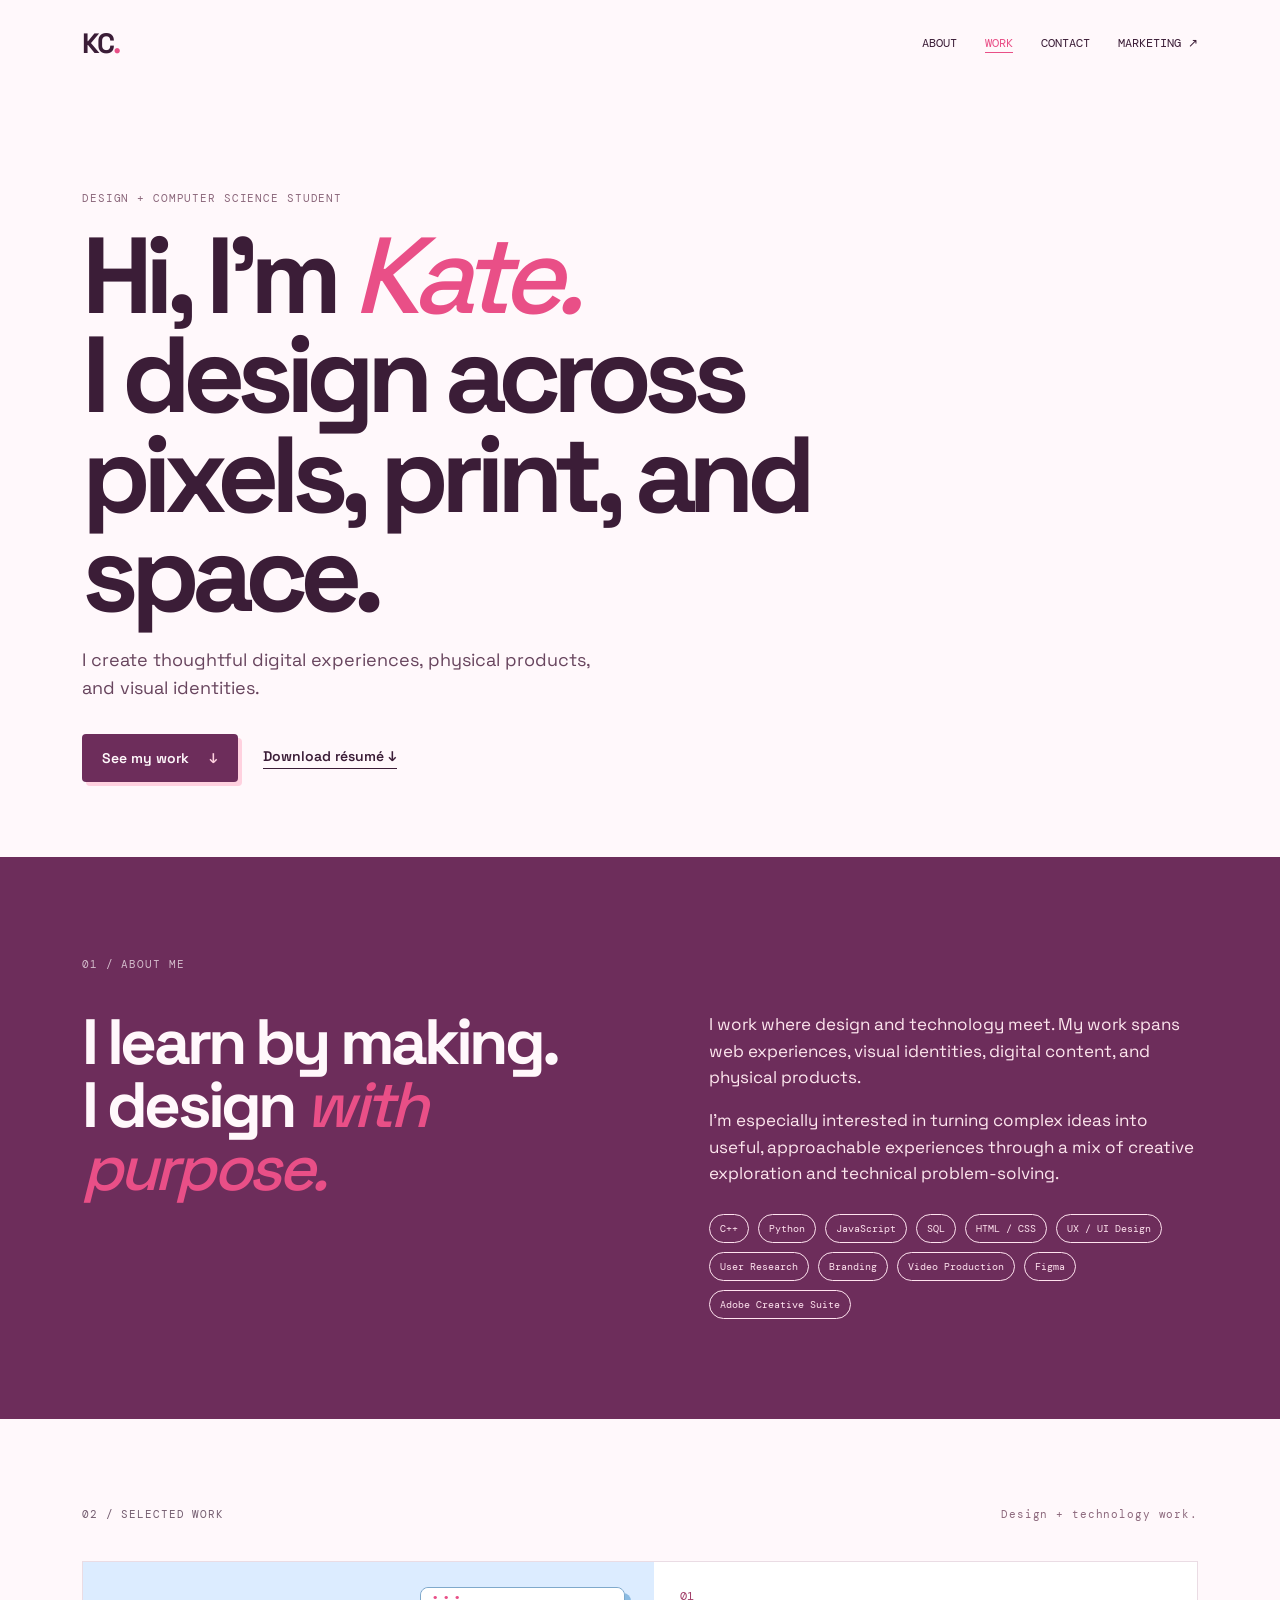
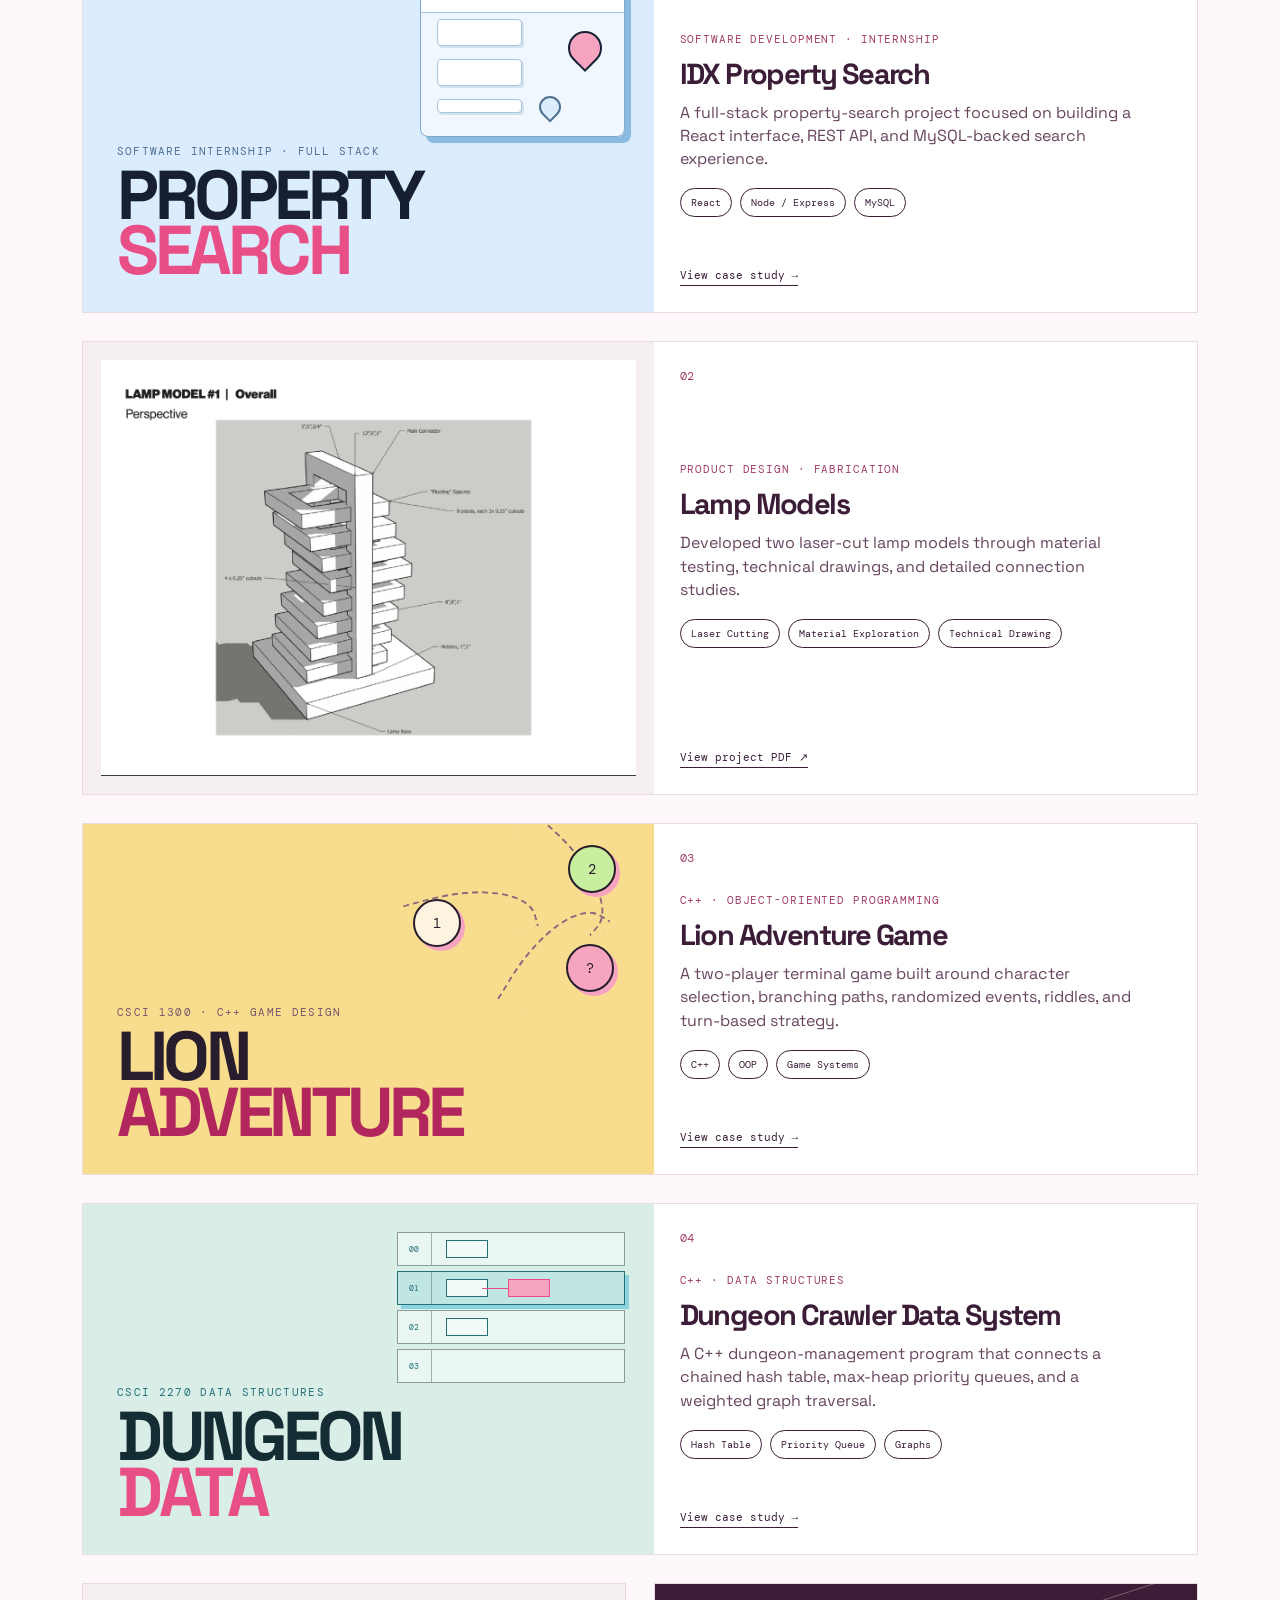
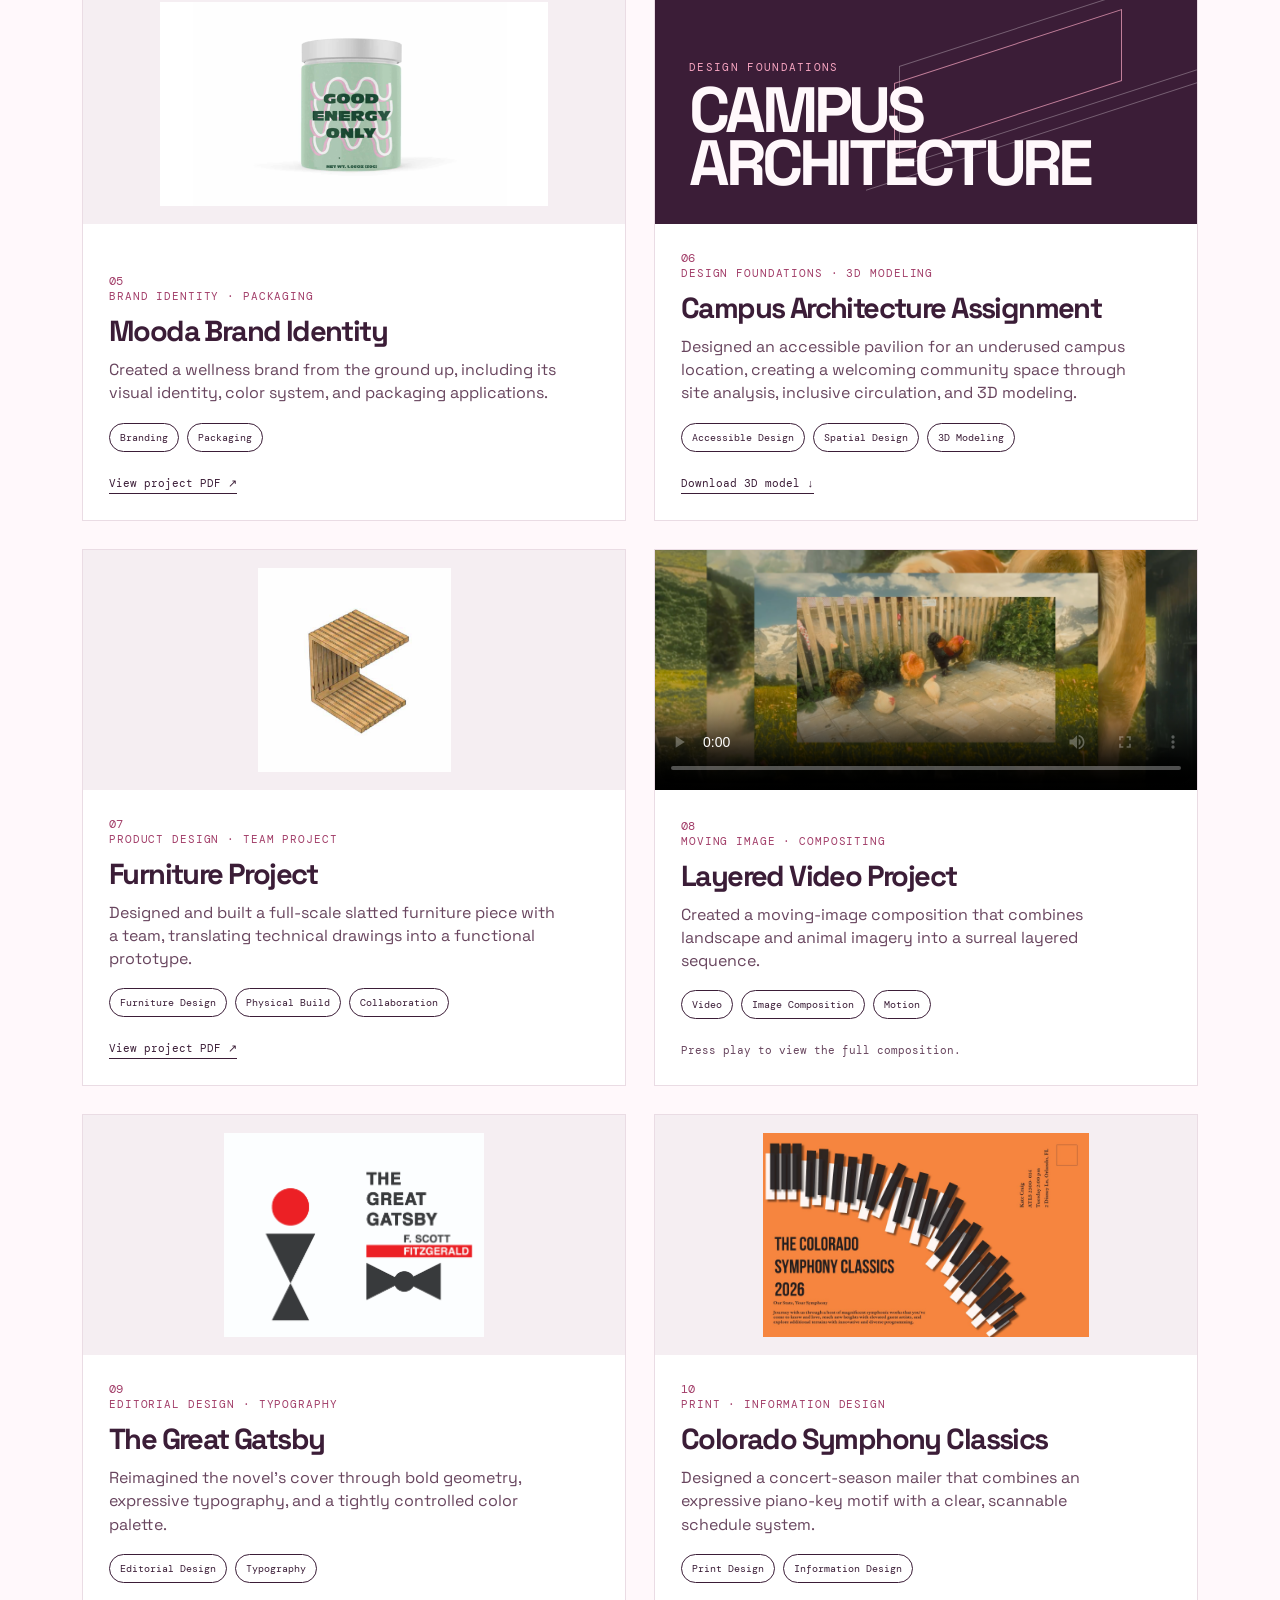
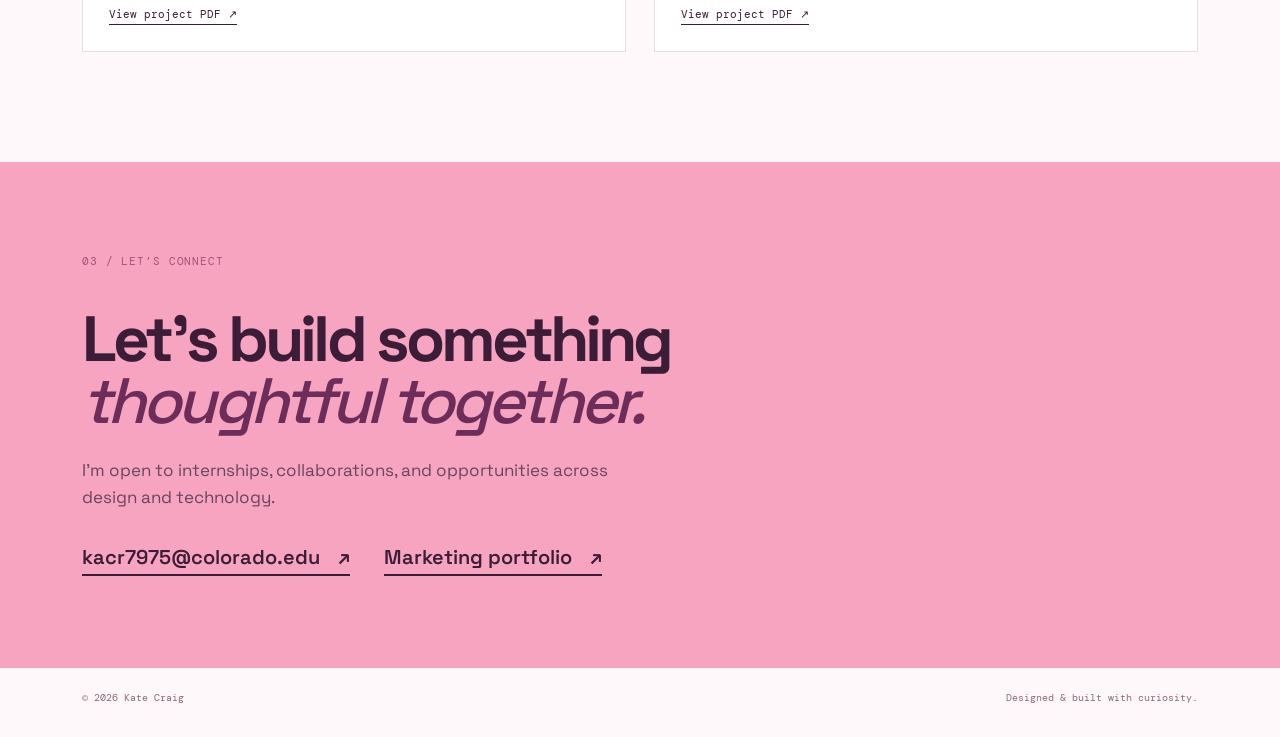
==== commit 45d3b380: "Separate project art from cover text" ====
--- a/index.html
+++ b/index.html
@@ -9,7 +9,7 @@
     <link rel="preconnect" href="https://fonts.googleapis.com" />
     <link rel="preconnect" href="https://fonts.gstatic.com" crossorigin />
     <link href="https://fonts.googleapis.com/css2?family=DM+Mono:wght@400;500&family=Space+Grotesk:wght@400;500;600;700&display=swap" rel="stylesheet" />
-    <link rel="stylesheet" href="styles.css?v=20260827-6" />
+    <link rel="stylesheet" href="styles.css?v=20260827-7" />
   </head>
   <body>
     <a class="skip-link" href="#main-content">Skip to main content</a>
--- a/styles.css
+++ b/styles.css
@@ -46,16 +46,16 @@
 .idx-preview > span { position:relative; z-index:3; margin-bottom:11px; color:#4e7190; font:11px/1 "DM Mono",monospace; letter-spacing:.11em; }
 .idx-preview > strong { position:relative; z-index:3; font-size:clamp(42px,5.4vw,72px); line-height:.8; letter-spacing:-.065em; }
 .idx-preview > strong em { color:#e94f87; font-style:normal; }
-.idx-ui-canvas { position:absolute; right:5%; top:10%; width:43%; height:74%; border:1px solid #7fa9cb; border-radius:8px; background:rgba(255,255,255,.6); box-shadow:7px 7px 0 #8bbbe2; }
+.idx-ui-canvas { position:absolute; right:5%; top:7%; width:36%; height:43%; border:1px solid #7fa9cb; border-radius:8px; background:rgba(255,255,255,.6); box-shadow:6px 6px 0 #8bbbe2; }
 .idx-ui-canvas::before { content:""; position:absolute; left:0; right:0; top:0; height:24px; border-bottom:1px solid #a7c5dc; background:#fff; border-radius:8px 8px 0 0; }
 .idx-ui-canvas::after { content:"•••"; position:absolute; left:10px; top:3px; color:#e94f87; font:14px/1 "DM Mono",monospace; letter-spacing:3px; }
-.idx-ui-canvas > i { position:absolute; left:8%; width:42%; height:23%; border:1px solid #a7c5dc; border-radius:4px; background:#fff; box-shadow:3px 3px 0 #d1e2ef; }
+.idx-ui-canvas > i { position:absolute; left:8%; width:42%; height:18%; border:1px solid #a7c5dc; border-radius:4px; background:#fff; box-shadow:2px 2px 0 #d1e2ef; }
 .idx-ui-canvas > i:nth-of-type(1) { top:21%; }
-.idx-ui-canvas > i:nth-of-type(2) { top:50%; }
-.idx-ui-canvas > i:nth-of-type(3) { top:79%; height:10%; }
-.idx-ui-canvas > b { position:absolute; right:11%; width:50px; height:50px; border:2px solid #172033; border-radius:50% 50% 50% 0; background:#f6a4c0; transform:rotate(-45deg); }
-.idx-ui-canvas > b:nth-of-type(1) { top:30%; }
-.idx-ui-canvas > b:nth-of-type(2) { right:31%; bottom:14%; width:32px; height:32px; border-color:#4e7190; background:#dcecff; }
+.idx-ui-canvas > i:nth-of-type(2) { top:48%; }
+.idx-ui-canvas > i:nth-of-type(3) { top:75%; height:9%; }
+.idx-ui-canvas > b { position:absolute; right:11%; width:34px; height:34px; border:2px solid #172033; border-radius:50% 50% 50% 0; background:#f6a4c0; transform:rotate(-45deg); }
+.idx-ui-canvas > b:nth-of-type(1) { top:29%; }
+.idx-ui-canvas > b:nth-of-type(2) { right:31%; bottom:12%; width:22px; height:22px; border-color:#4e7190; background:#dcecff; }
 .game-card { background:#fff !important; }
 .game-preview { position:relative; display:flex; flex-direction:column; justify-content:center; gap:14px; padding:32px; overflow:hidden; background:#271d2c; color:#f9ddac; font-family:"DM Mono",monospace; }
 .game-preview i { font-style:normal; font-size:clamp(12px,1.5vw,18px); line-height:1.3; }
@@ -66,12 +66,12 @@
 .lion-preview > span { position:relative; z-index:3; margin-bottom:11px; color:#79556c; font:11px/1 "DM Mono",monospace; letter-spacing:.12em; }
 .lion-preview > strong { position:relative; z-index:3; font-size:clamp(42px,5.4vw,72px); line-height:.8; letter-spacing:-.065em; }
 .lion-preview > strong em { color:#b1275d; font-style:normal; }
-.lion-path { position:absolute; right:5%; top:9%; width:46%; height:72%; }
+.lion-path { position:absolute; right:5%; top:5%; width:38%; height:44%; }
 .lion-path i { position:absolute; z-index:1; width:58%; height:36%; border:2px dashed #8c687c; border-width:2px 2px 0 0; border-radius:0 80% 0 0; transform:rotate(-15deg); }
 .lion-path i:nth-of-type(1) { left:0; top:30%; }
 .lion-path i:nth-of-type(2) { right:0; top:3%; transform:rotate(42deg); }
 .lion-path i:nth-of-type(3) { right:4%; bottom:5%; transform:rotate(-58deg); }
-.lion-path b { position:absolute; z-index:2; display:grid; place-items:center; width:68px; height:68px; border:2px solid #271d2c; border-radius:50%; background:#fff4df; color:#271d2c; font:18px/1 "DM Mono",monospace; box-shadow:5px 5px 0 #f6a4c0; }
+.lion-path b { position:absolute; z-index:2; display:grid; place-items:center; width:48px; height:48px; border:2px solid #271d2c; border-radius:50%; background:#fff4df; color:#271d2c; font:14px/1 "DM Mono",monospace; box-shadow:4px 4px 0 #f6a4c0; }
 .lion-path b:nth-of-type(1) { left:2%; top:37%; }
 .lion-path b:nth-of-type(2) { right:4%; top:2%; background:#c8ef9f; }
 .lion-path b:nth-of-type(3) { right:5%; bottom:2%; background:#f6a4c0; }
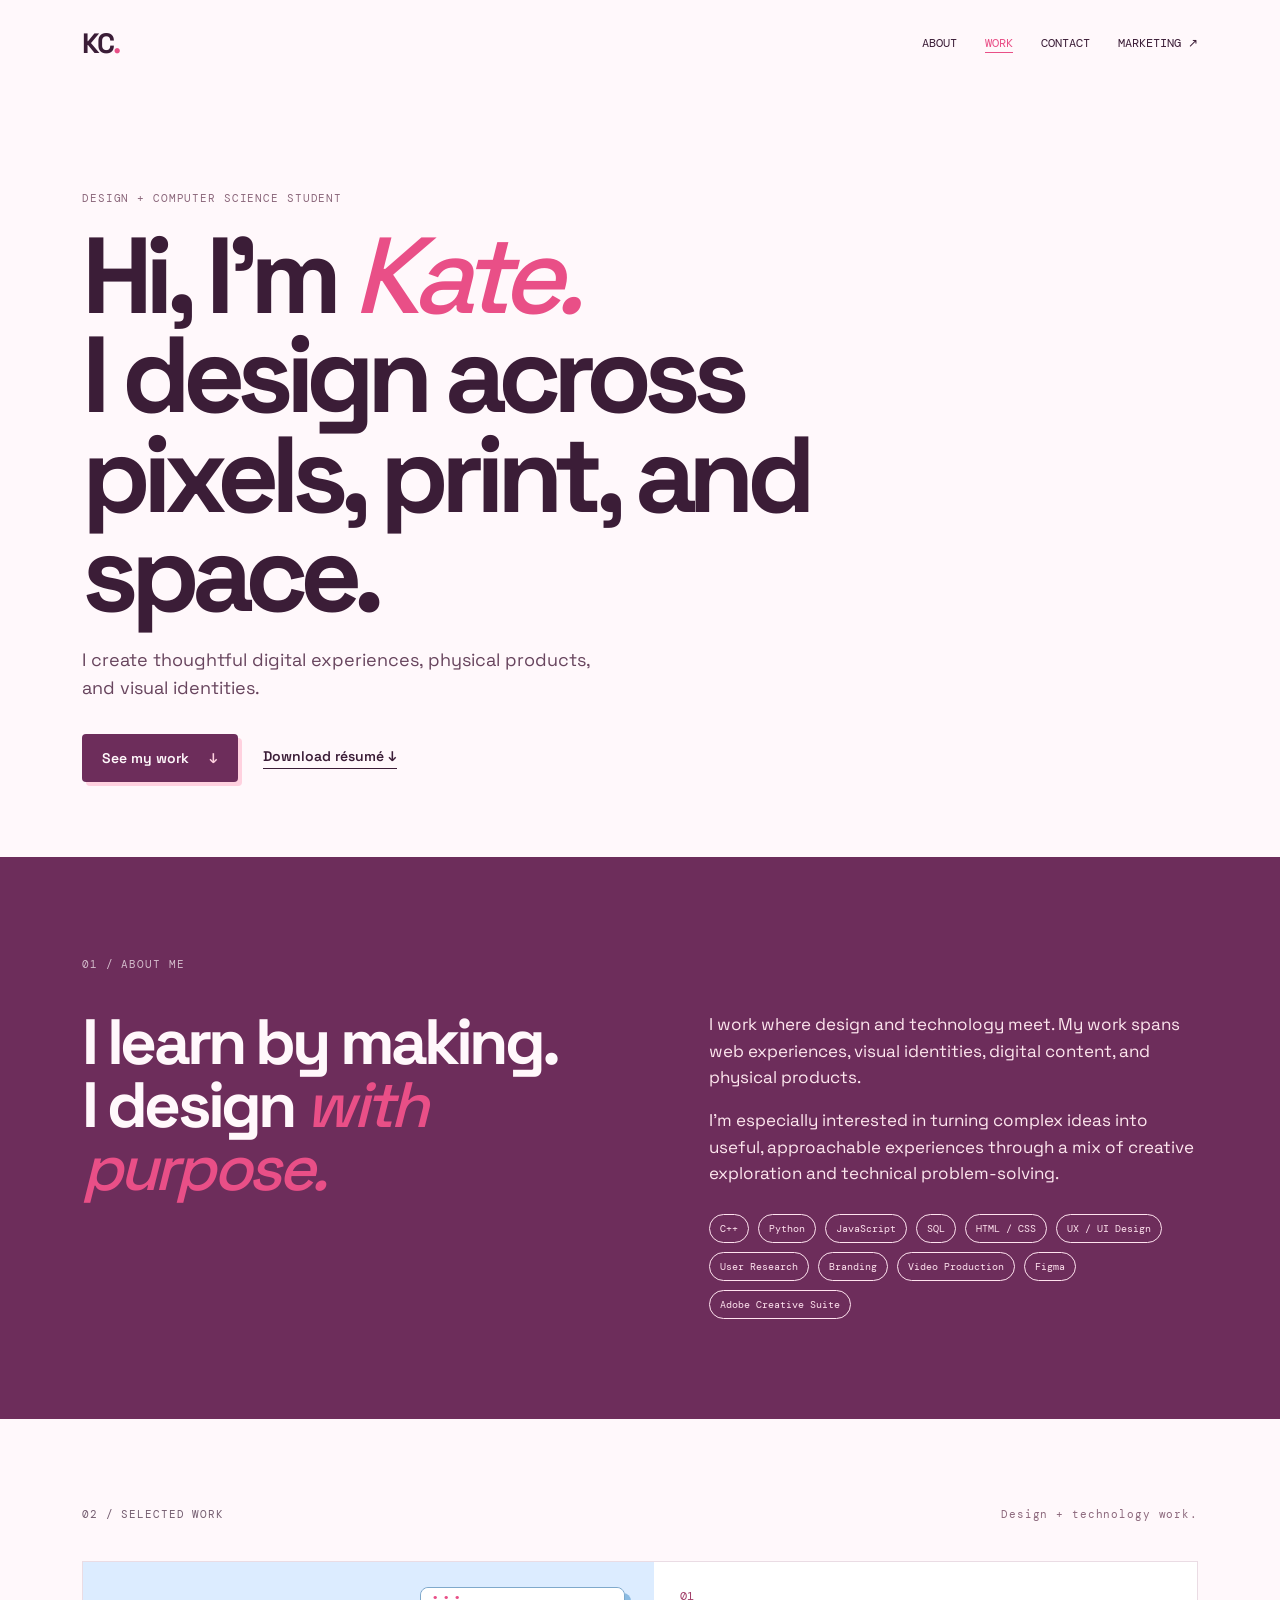
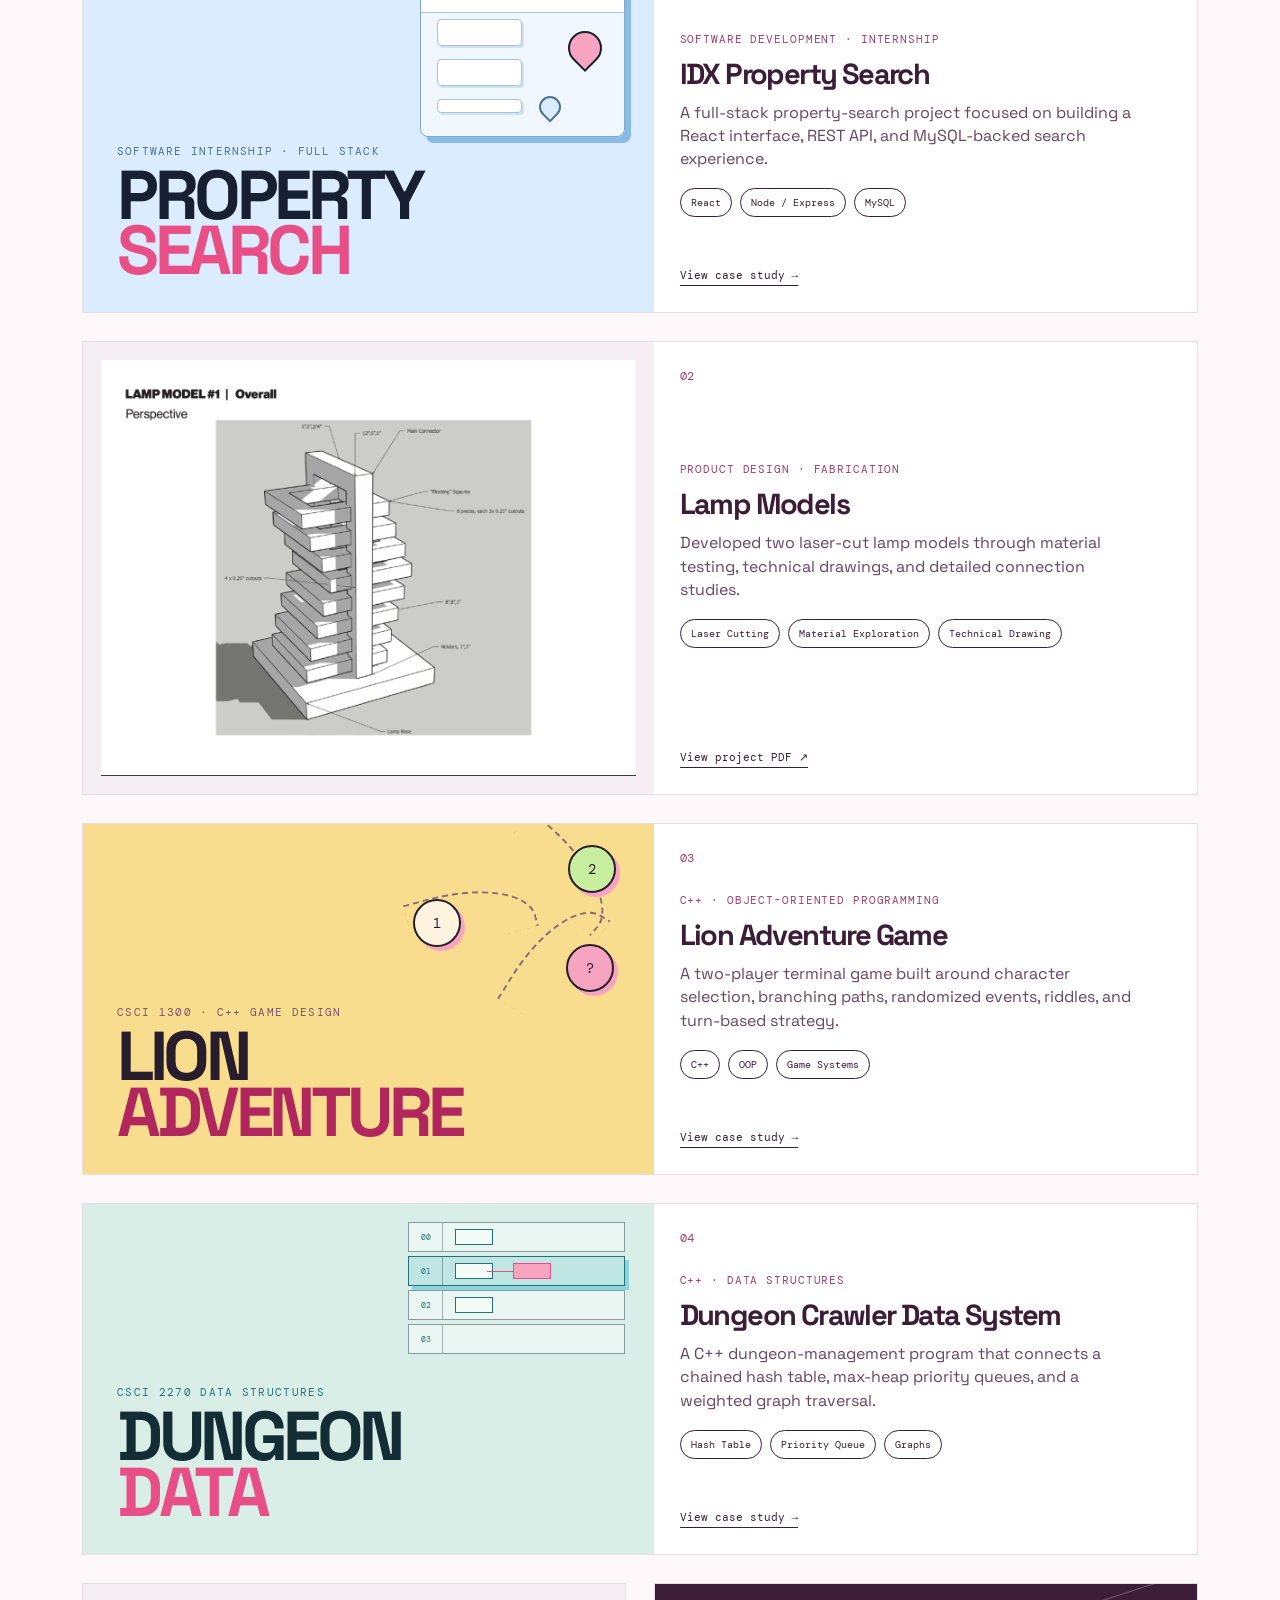
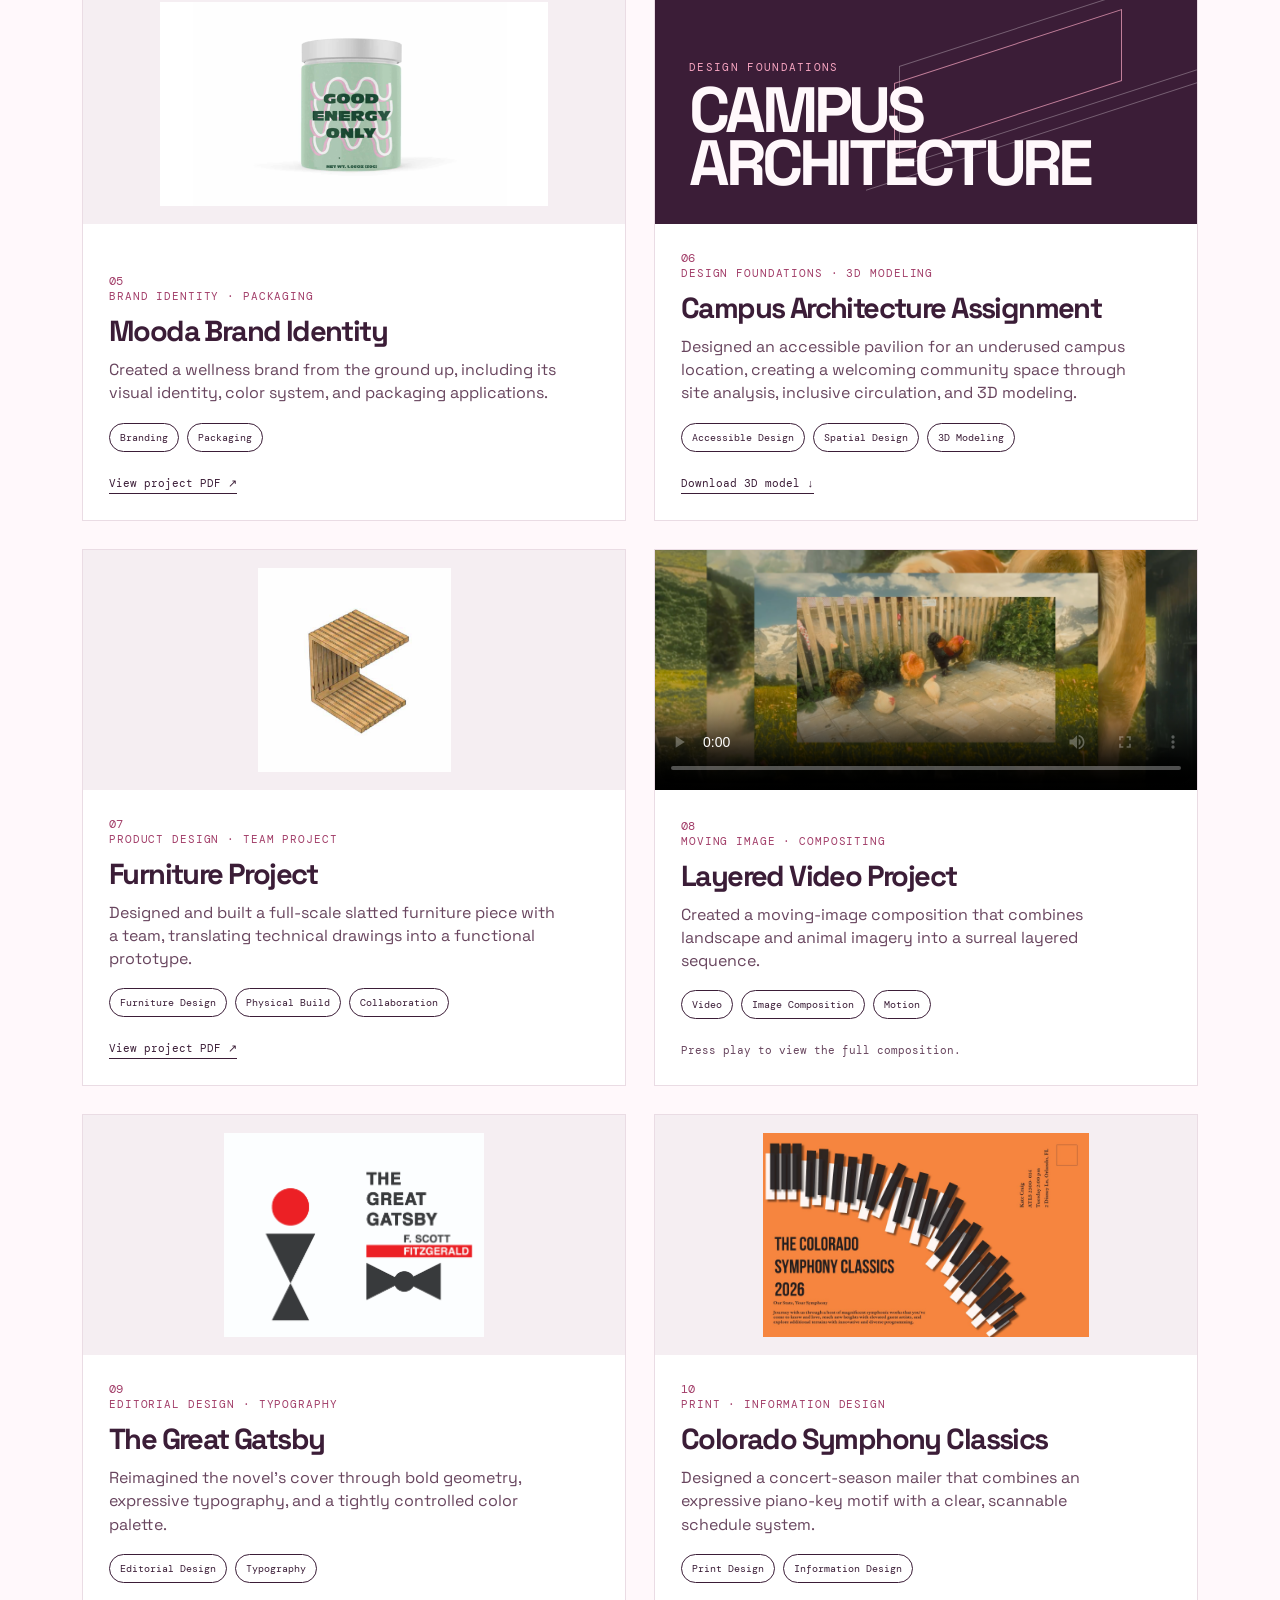
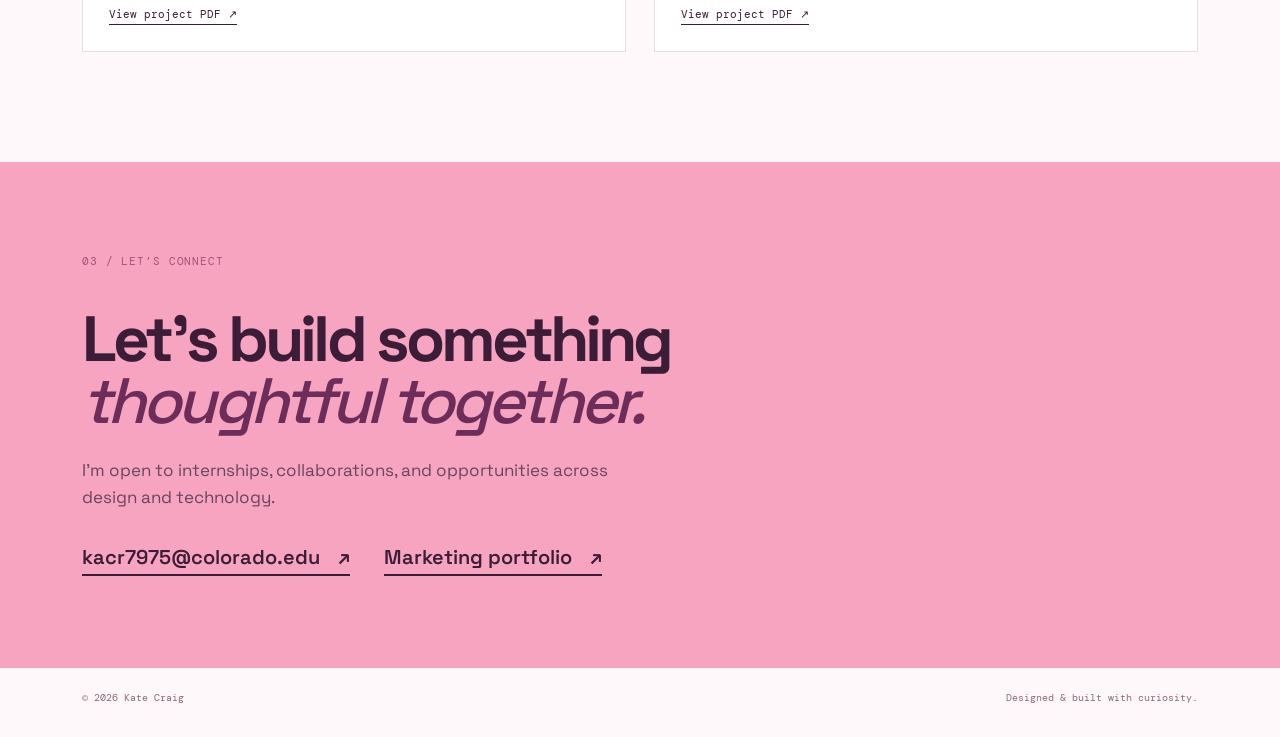
==== commit fa04de21: "Add breathing room to dungeon cover" ====
--- a/index.html
+++ b/index.html
@@ -9,7 +9,7 @@
     <link rel="preconnect" href="https://fonts.googleapis.com" />
     <link rel="preconnect" href="https://fonts.gstatic.com" crossorigin />
     <link href="https://fonts.googleapis.com/css2?family=DM+Mono:wght@400;500&family=Space+Grotesk:wght@400;500;600;700&display=swap" rel="stylesheet" />
-    <link rel="stylesheet" href="styles.css?v=20260827-7" />
+    <link rel="stylesheet" href="styles.css?v=20260827-8" />
   </head>
   <body>
     <a class="skip-link" href="#main-content">Skip to main content</a>
--- a/styles.css
+++ b/styles.css
@@ -92,10 +92,10 @@
 .dungeon-preview > span { position:relative; z-index:3; margin-bottom:11px; color:#25717b; font:11px/1 "DM Mono",monospace; letter-spacing:.12em; }
 .dungeon-preview > strong { position:relative; z-index:3; font-size:clamp(42px,5.4vw,72px); line-height:.8; letter-spacing:-.065em; }
 .dungeon-preview > strong em { color:#e94f87; font-style:normal; }
-.dungeon-hash { position:absolute; right:5%; top:8%; width:40%; display:grid; gap:5px; font-family:"DM Mono",monospace; }
-.dungeon-hash > i { position:relative; display:flex; align-items:center; min-height:34px; border:1px solid rgba(20,45,52,.45); background:rgba(255,255,255,.42); font-style:normal; }
+.dungeon-hash { position:absolute; right:5%; top:5%; width:38%; display:grid; gap:4px; font-family:"DM Mono",monospace; }
+.dungeon-hash > i { position:relative; display:flex; align-items:center; min-height:30px; border:1px solid rgba(20,45,52,.45); background:rgba(255,255,255,.42); font-style:normal; }
 .dungeon-hash small { align-self:stretch; display:grid; place-items:center; width:34px; border-right:1px solid rgba(20,45,52,.35); color:#25717b; font-size:8px; }
-.dungeon-hash b { position:relative; width:42px; height:18px; margin-left:14px; border:1px solid #25717b; background:#f3fbf7; }
+.dungeon-hash b { position:relative; width:38px; height:16px; margin-left:12px; border:1px solid #25717b; background:#f3fbf7; }
 .dungeon-hash b + b { margin-left:20px; background:#f6a4c0; border-color:#e94f87; }
 .dungeon-hash b + b::before { content:""; position:absolute; right:100%; top:50%; width:27px; border-top:1px solid #e94f87; }
 .dungeon-hash > i.active { border-color:#25717b; background:rgba(139,211,221,.32); box-shadow:4px 4px 0 #8bd3dd; }
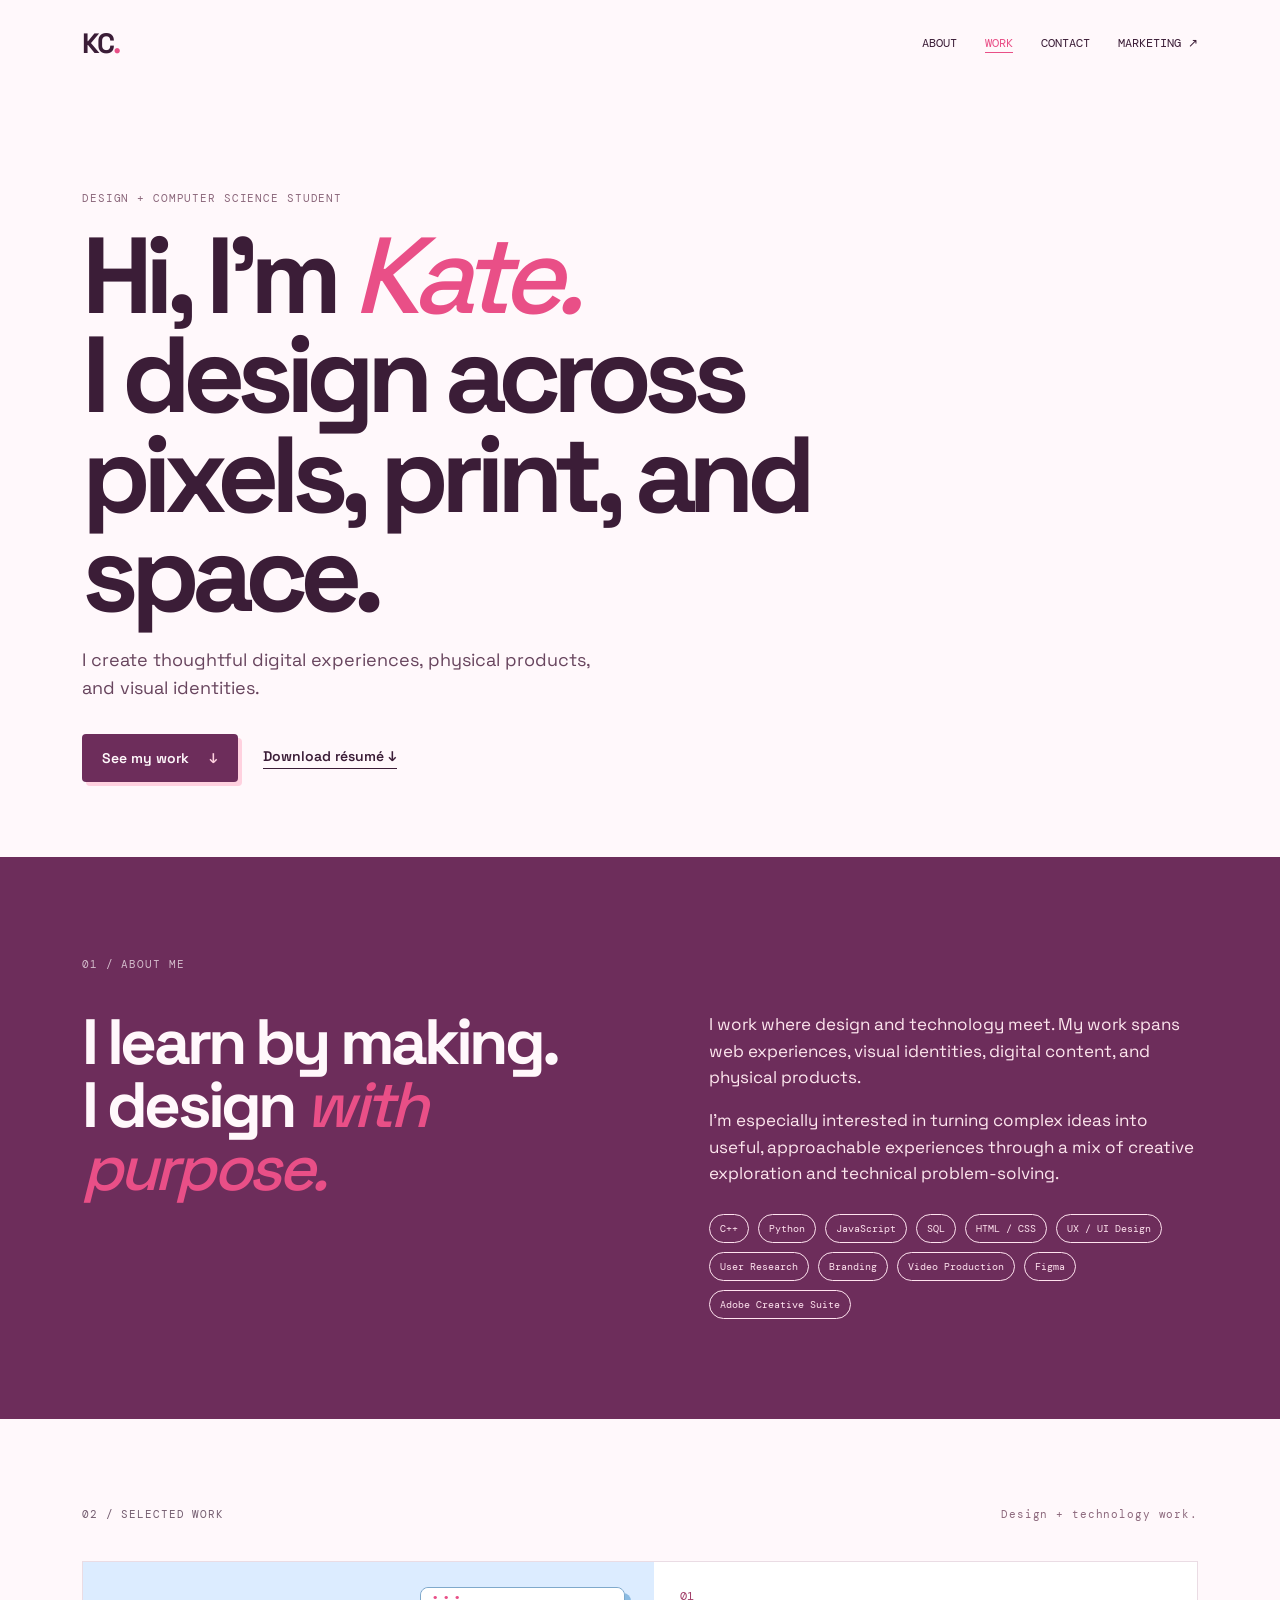
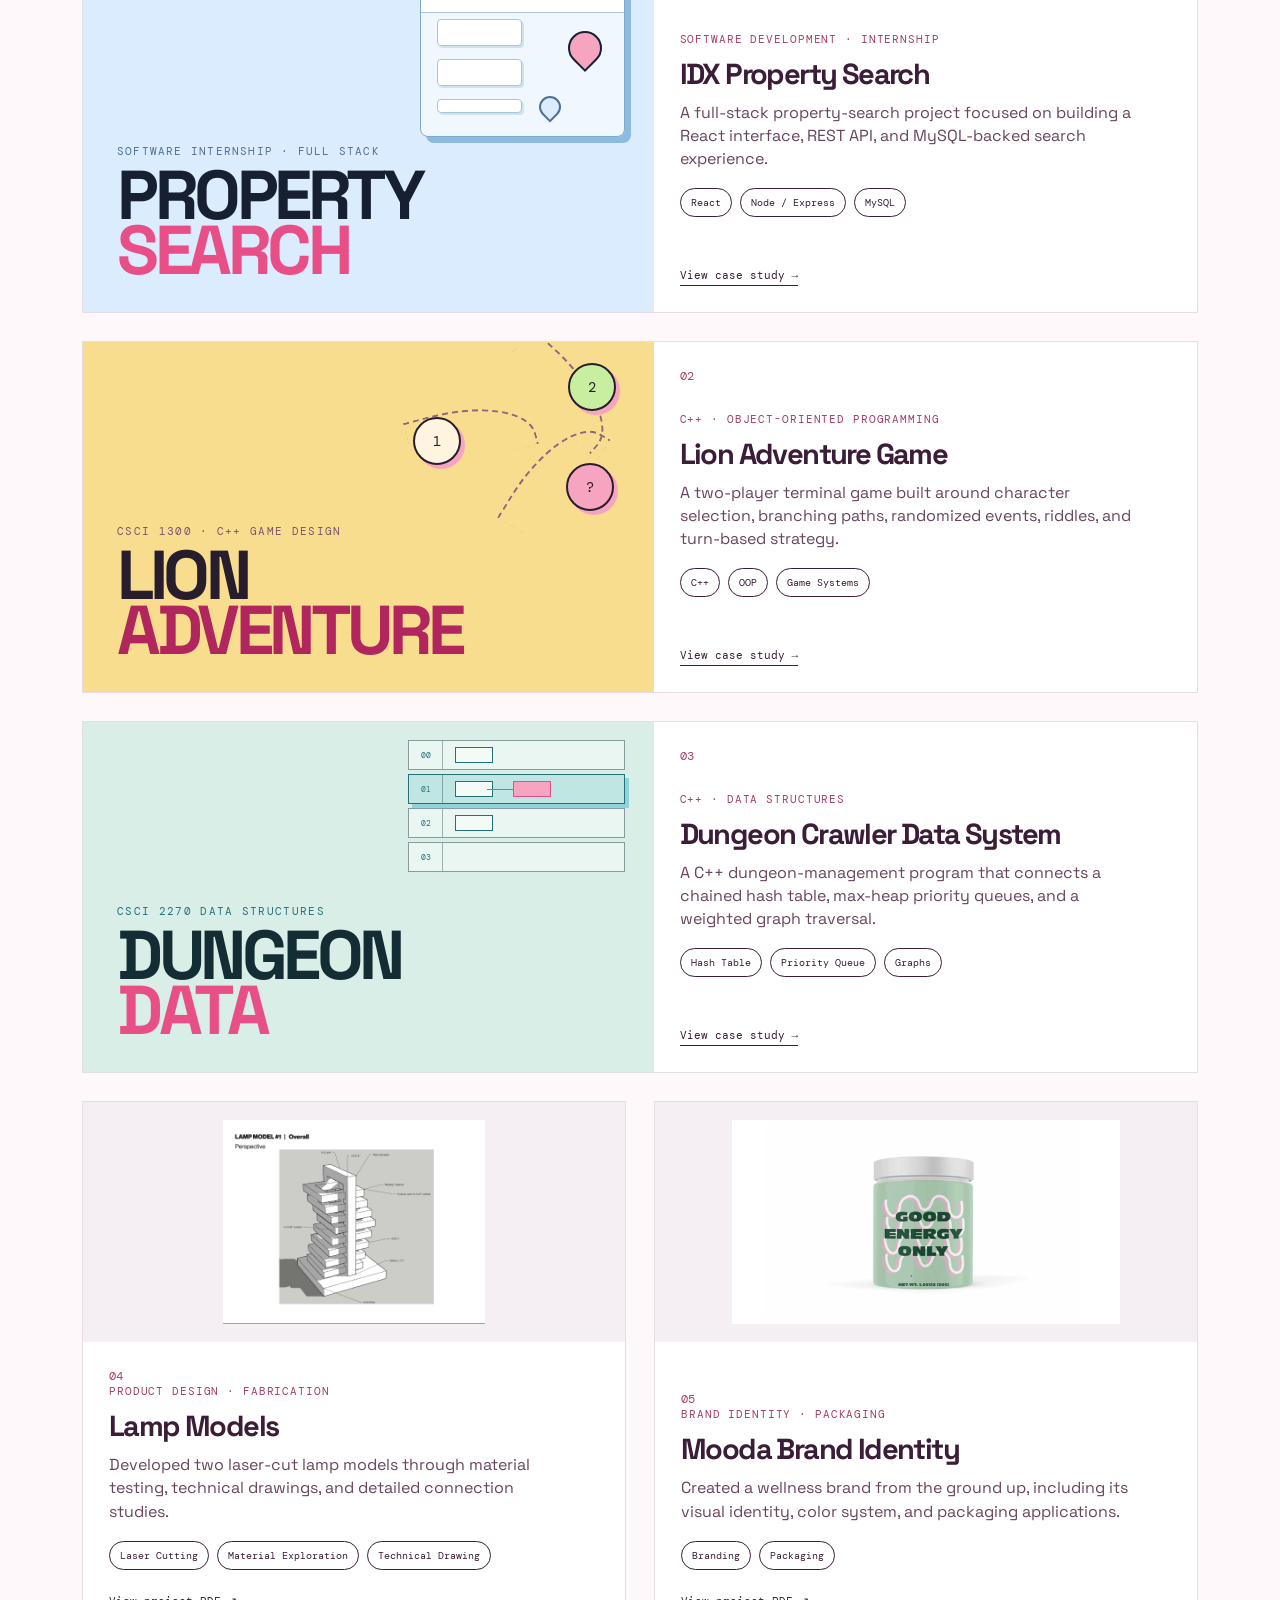
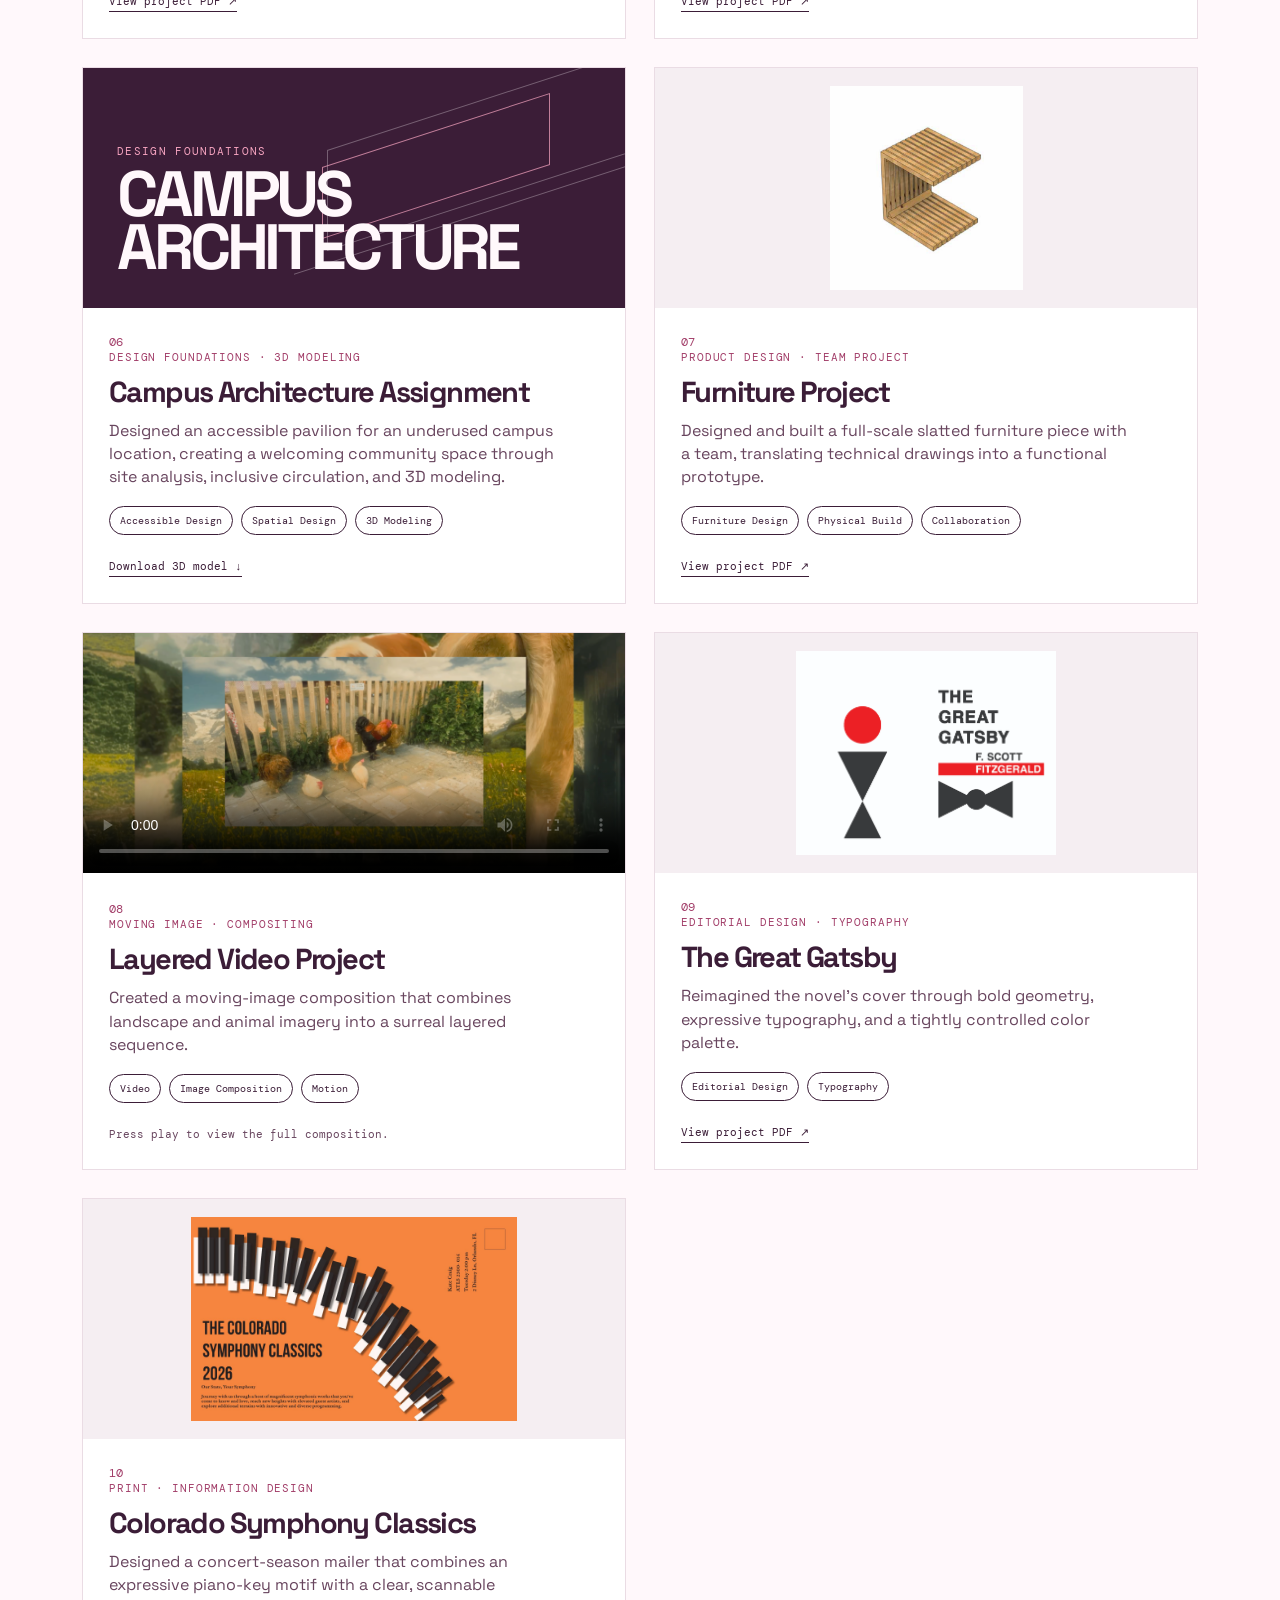
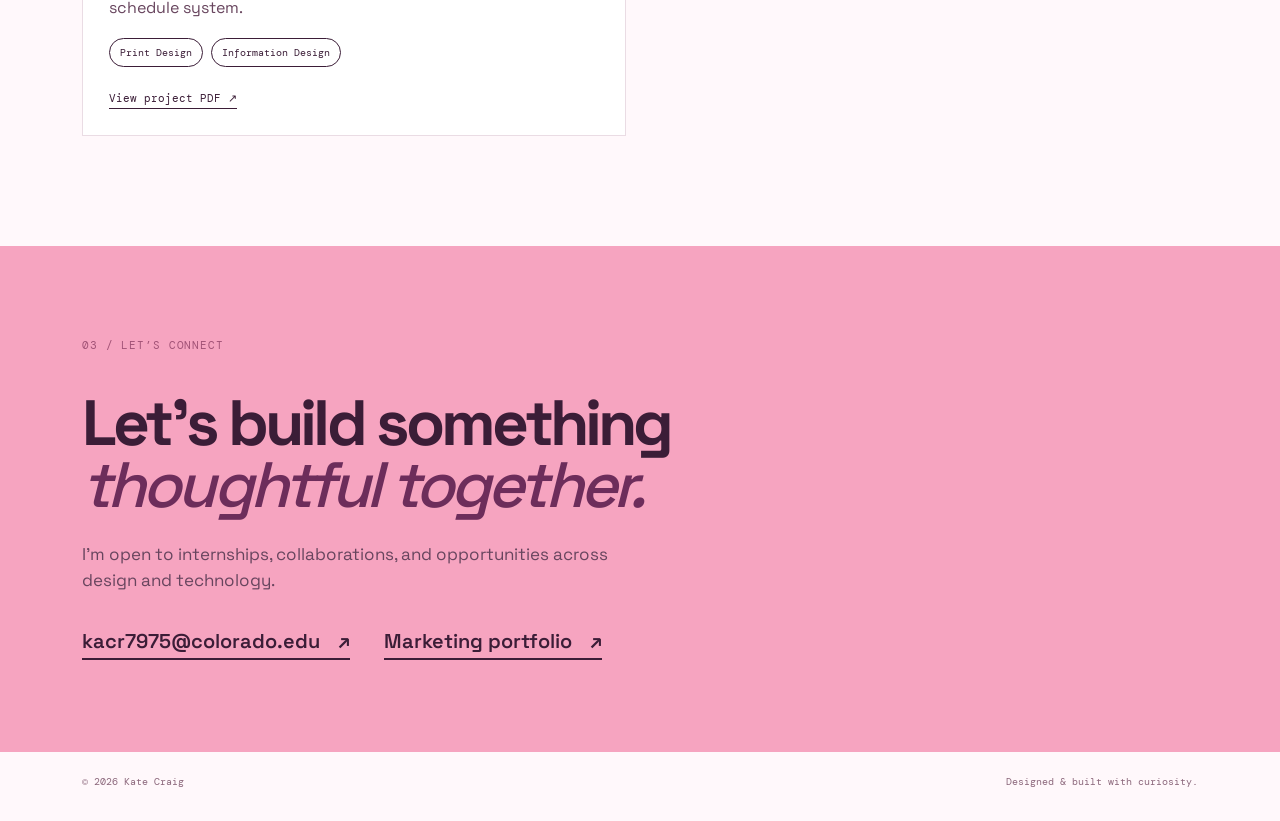
==== commit 1ee94c2c: "Group featured coding projects together" ====
--- a/index.html
+++ b/index.html
@@ -9,7 +9,7 @@
     <link rel="preconnect" href="https://fonts.googleapis.com" />
     <link rel="preconnect" href="https://fonts.gstatic.com" crossorigin />
     <link href="https://fonts.googleapis.com/css2?family=DM+Mono:wght@400;500&family=Space+Grotesk:wght@400;500;600;700&display=swap" rel="stylesheet" />
-    <link rel="stylesheet" href="styles.css?v=20260827-8" />
+    <link rel="stylesheet" href="styles.css?v=20260827-9" />
   </head>
   <body>
     <a class="skip-link" href="#main-content">Skip to main content</a>
@@ -72,19 +72,6 @@
               <a class="project-link" href="idx.html" aria-label="Read the IDX Property Search case study">View case study <span aria-hidden="true">→</span></a>
             </div>
           </article>
-          <article class="project-card featured project-with-image lamp-card">
-            <img class="project-preview" src="assets/lamp-cover.png" alt="Technical perspective drawing of Lamp Model 1 with dimensions and component labels" />
-            <div class="project-content">
-              <div class="project-number">02</div>
-              <div>
-                <p class="project-type">PRODUCT DESIGN · FABRICATION</p>
-                <h3>Lamp Models</h3>
-                <p>Developed two laser-cut lamp models through material testing, technical drawings, and detailed connection studies.</p>
-                <div class="tags"><span>Laser Cutting</span><span>Material Exploration</span><span>Technical Drawing</span></div>
-              </div>
-              <a class="project-link" href="projects/lamp-models.pdf" target="_blank" rel="noreferrer" aria-label="View Lamp Models PDF, opens in a new tab">View project PDF <span aria-hidden="true">↗</span></a>
-            </div>
-          </article>
           <article class="project-card featured project-with-image game-card">
             <div class="project-preview lion-preview" aria-hidden="true">
               <span>CSCI 1300 · C++ GAME DESIGN</span>
@@ -92,7 +79,7 @@
               <div class="lion-path"><i></i><i></i><i></i><b>1</b><b>2</b><b>?</b></div>
             </div>
             <div class="project-content">
-              <div class="project-number">03</div>
+              <div class="project-number">02</div>
               <div>
                 <p class="project-type">C++ · OBJECT-ORIENTED PROGRAMMING</p>
                 <h3>Lion Adventure Game</h3>
@@ -114,7 +101,7 @@
               </div>
             </div>
             <div class="project-content">
-              <div class="project-number">04</div>
+              <div class="project-number">03</div>
               <div>
                 <p class="project-type">C++ · DATA STRUCTURES</p>
                 <h3>Dungeon Crawler Data System</h3>
@@ -122,6 +109,19 @@
                 <div class="tags"><span>Hash Table</span><span>Priority Queue</span><span>Graphs</span></div>
               </div>
               <a class="project-link" href="data-structures.html" aria-label="Read the Dungeon Crawler Data System case study">View case study <span aria-hidden="true">→</span></a>
+            </div>
+          </article>
+          <article class="project-card project-with-image compact-card lamp-card">
+            <img class="project-preview" src="assets/lamp-cover.png" alt="Technical perspective drawing of Lamp Model 1 with dimensions and component labels" />
+            <div class="project-content">
+              <div class="project-number">04</div>
+              <div>
+                <p class="project-type">PRODUCT DESIGN · FABRICATION</p>
+                <h3>Lamp Models</h3>
+                <p>Developed two laser-cut lamp models through material testing, technical drawings, and detailed connection studies.</p>
+                <div class="tags"><span>Laser Cutting</span><span>Material Exploration</span><span>Technical Drawing</span></div>
+              </div>
+              <a class="project-link" href="projects/lamp-models.pdf" target="_blank" rel="noreferrer" aria-label="View Lamp Models PDF, opens in a new tab">View project PDF <span aria-hidden="true">↗</span></a>
             </div>
           </article>
           <article class="project-card project-with-image compact-card">
